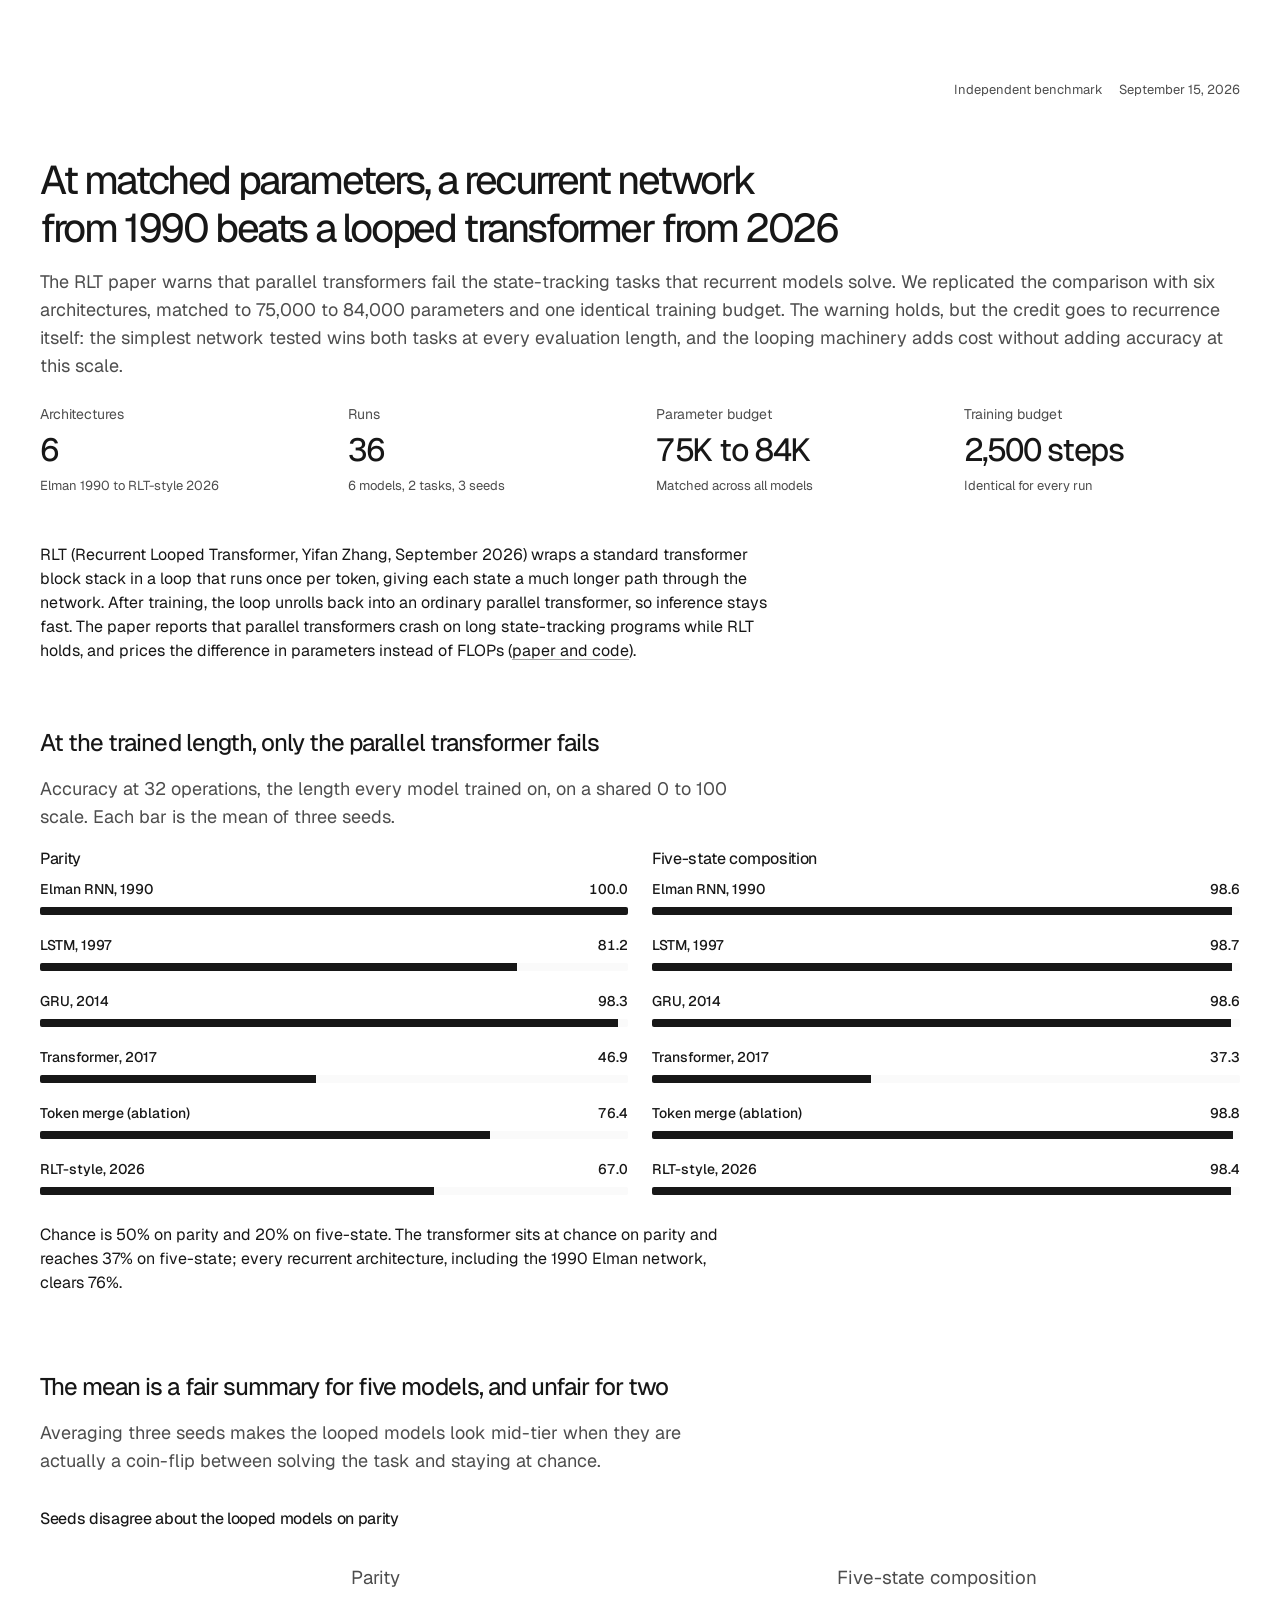
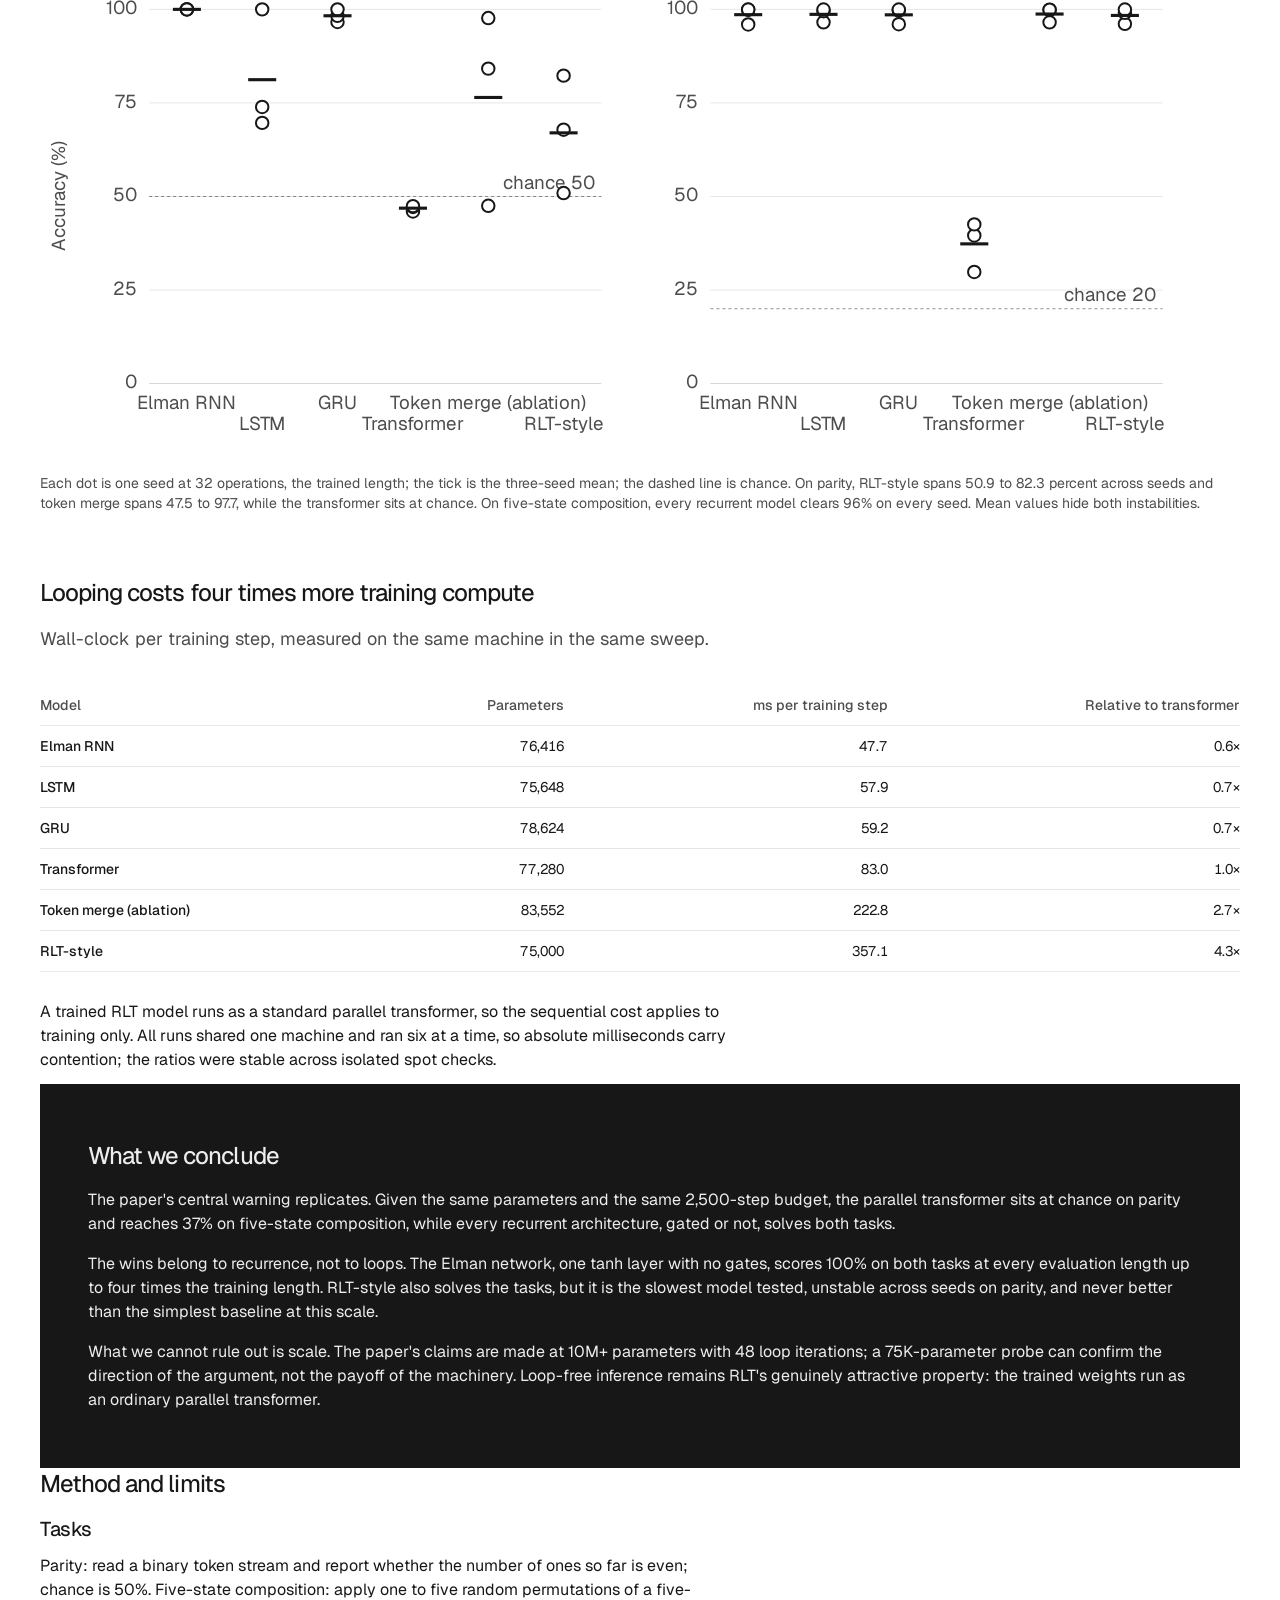
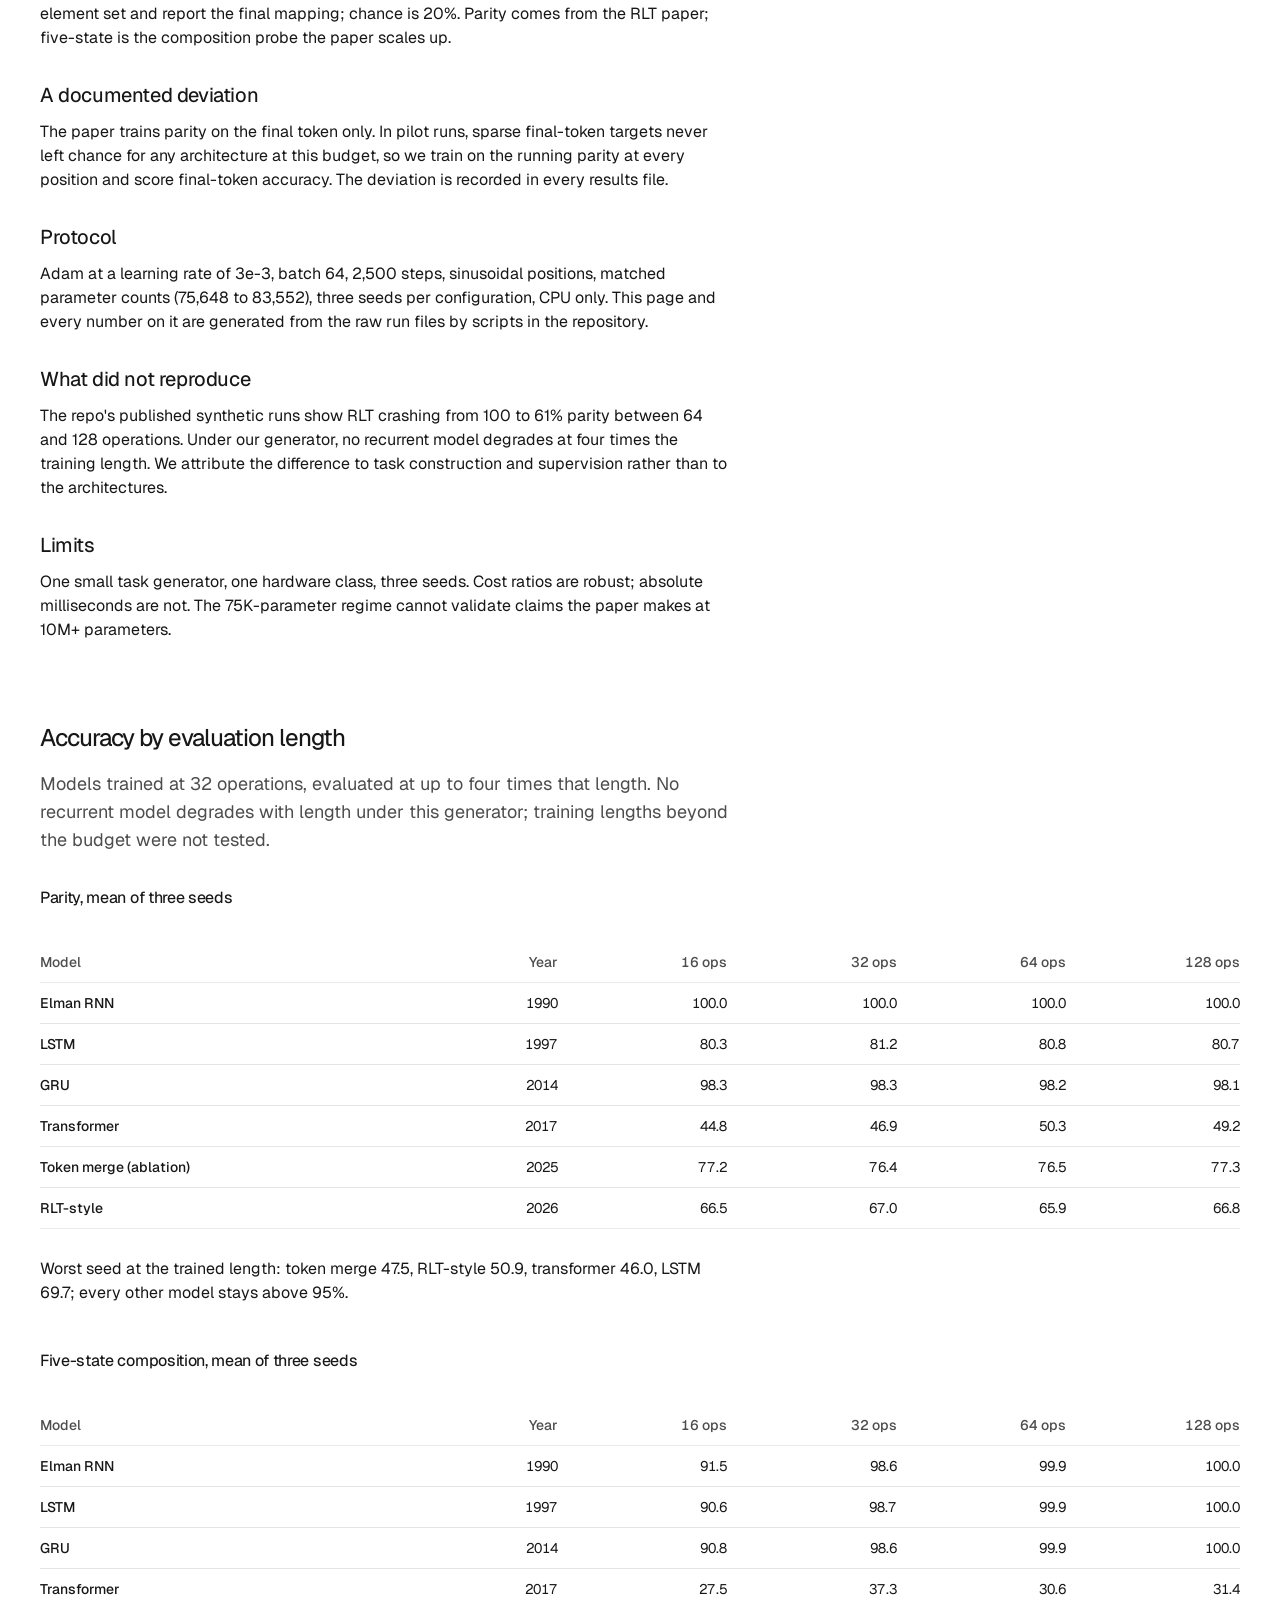
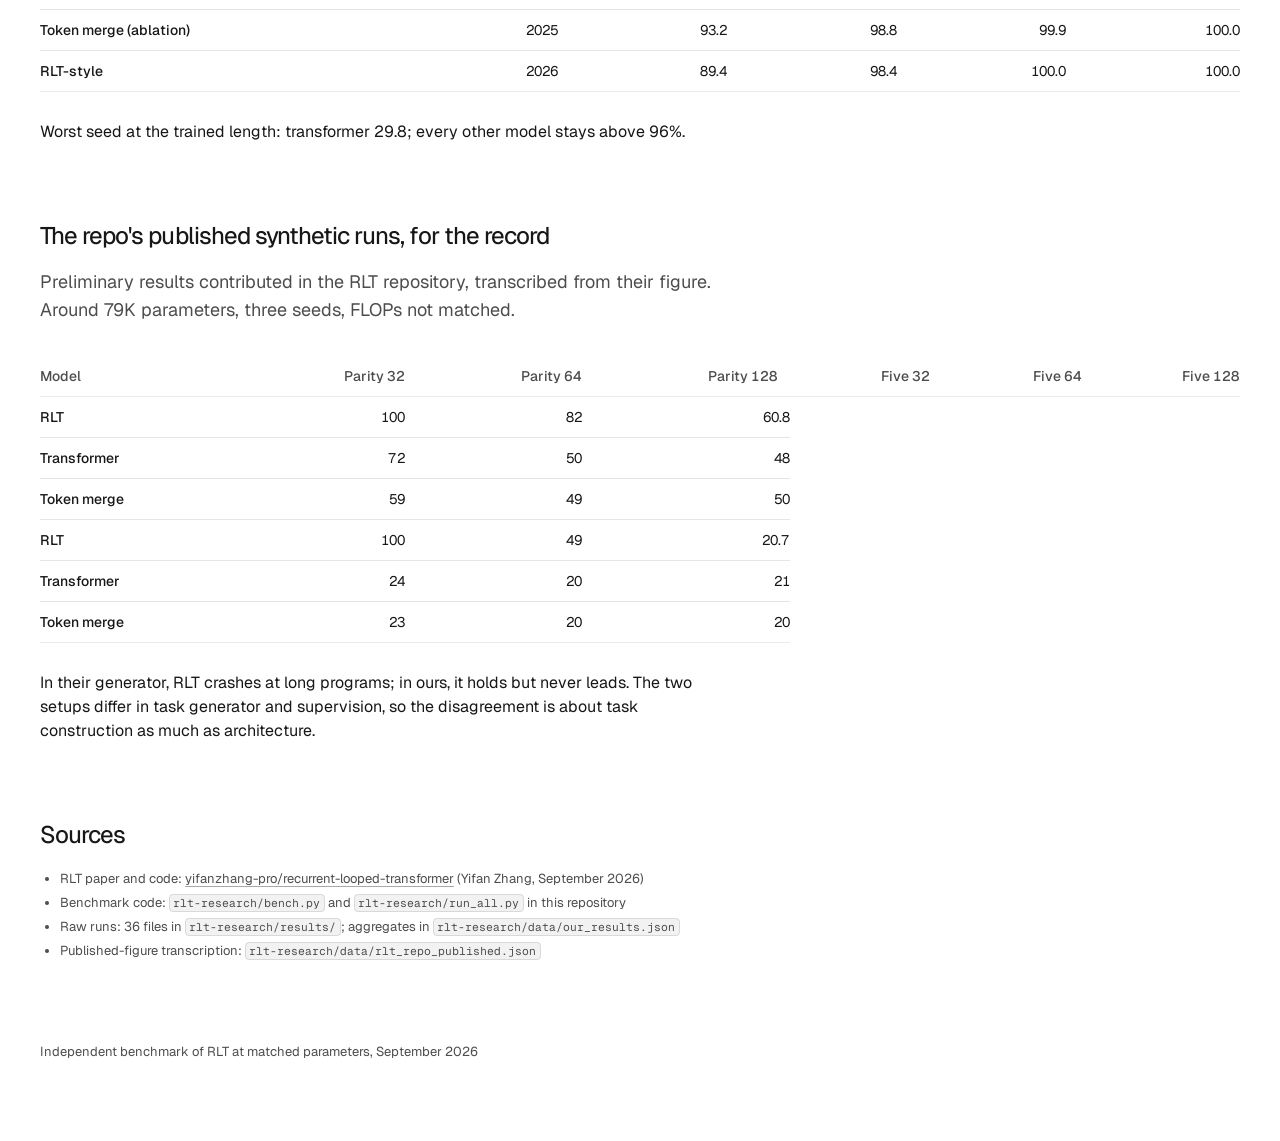
==== site/index.html @ 3869351b "RLT research: paper analysis, 36-run matched benchmark (1951-2026), charts, and report site" ====
<!doctype html>
<html lang="en">
<head>
<meta charset="utf-8">
<meta name="viewport" content="width=device-width, initial-scale=1">
<title>RLT at matched parameters: an independent benchmark</title>
<meta name="description" content="Six architectures from 1990 to 2026, matched to 75K to 84K parameters, on the RLT paper's state-tracking tasks.">
<link rel="preconnect" href="https://fonts.googleapis.com">
<link rel="preconnect" href="https://fonts.gstatic.com" crossorigin>
<link href="https://fonts.googleapis.com/css2?family=Geist:wght@400..600&family=Geist+Mono:wght@400..600&display=swap" rel="stylesheet" referrerpolicy="no-referrer">
<link href="assets/vercel-brand.css" rel="stylesheet">
<style>
  /* Page-owned CSS: page-specific geometry only, built from public vbg tokens. */
  .vbg-custom-plot svg { display: block; width: 100%; height: auto; }
  .vbg-viz-mean { stroke: var(--vbg-text-primary); stroke-width: 2; }
  .vbg-viz-chance-label { font-size: 10px; }
  .vbg-viz-axis-title { font-size: 11px; }
</style>
</head>

<body class="vbg-report">
<div class="vbg-shell">
  <a class="vbg-skip-link" href="#main">Skip to content</a>
  <header class="vbg-header">
    <div class="vbg-masthead">
      <div class="vbg-document-meta">
        <span class="vbg-context">Independent benchmark</span>
        <span class="vbg-date">September 15, 2026</span>
      </div>
    </div>
  </header>
  <main id="main">

<section class="vbg-opening">
  <div class="vbg-opening-claim">
    <h1 class="vbg-title">At matched parameters, a recurrent network from 1990 beats a looped transformer from 2026</h1>
    <p class="vbg-lede">The RLT paper warns that parallel transformers fail the state-tracking tasks that recurrent
    models solve. We replicated the comparison with six architectures, matched to 75,000 to 84,000 parameters and one
    identical training budget. The warning holds, but the credit goes to recurrence itself: the simplest network
    tested wins both tasks at every evaluation length, and the looping machinery adds cost without adding accuracy
    at this scale.</p>
  </div>
  <div class="vbg-opening-proof"><div class="vbg-stat-strip"><div class="vbg-stat"><p class="vbg-stat-label">Architectures</p><p class="vbg-stat-value">6</p><p class="vbg-stat-detail">Elman 1990 to RLT-style 2026</p></div><div class="vbg-stat"><p class="vbg-stat-label">Runs</p><p class="vbg-stat-value">36</p><p class="vbg-stat-detail">6 models, 2 tasks, 3 seeds</p></div><div class="vbg-stat"><p class="vbg-stat-label">Parameter budget</p><p class="vbg-stat-value">75K to 84K</p><p class="vbg-stat-detail">Matched across all models</p></div><div class="vbg-stat"><p class="vbg-stat-label">Training budget</p><p class="vbg-stat-value">2,500 steps</p><p class="vbg-stat-detail">Identical for every run</p></div></div></div>
  <div class="vbg-opening-context">
    <p>RLT (Recurrent Looped Transformer, Yifan Zhang, September 2026) wraps a standard transformer block stack in a
    loop that runs once per token, giving each state a much longer path through the network. After training, the
    loop unrolls back into an ordinary parallel transformer, so inference stays fast. The paper reports that
    parallel transformers crash on long state-tracking programs while RLT holds, and prices the difference in
    parameters instead of FLOPs (<a href="https://github.com/yifanzhang-pro/recurrent-looped-transformer">paper and code</a>).</p>
  </div>
</section>

<section class="vbg-section">
  <h2 class="vbg-heading-24">At the trained length, only the parallel transformer fails</h2>
  <p class="vbg-lede">Accuracy at 32 operations, the length every model trained on, on a shared 0 to 100 scale.
  Each bar is the mean of three seeds.</p>
  <div class="vbg-grid">
    <div class="vbg-span-6">
      <h3 class="vbg-heading-16">Parity</h3>
      <div class="vbg-bar-list"><div class="vbg-bar"><span class="vbg-bar-label">Elman RNN, 1990</span><span class="vbg-bar-value">100.0</span><div class="vbg-bar-track"><div class="vbg-bar-fill" style="width:100.0000%"></div></div></div><div class="vbg-bar"><span class="vbg-bar-label">LSTM, 1997</span><span class="vbg-bar-value">81.2</span><div class="vbg-bar-track"><div class="vbg-bar-fill" style="width:81.2012%"></div></div></div><div class="vbg-bar"><span class="vbg-bar-label">GRU, 2014</span><span class="vbg-bar-value">98.3</span><div class="vbg-bar-track"><div class="vbg-bar-fill" style="width:98.3073%"></div></div></div><div class="vbg-bar"><span class="vbg-bar-label">Transformer, 2017</span><span class="vbg-bar-value">46.9</span><div class="vbg-bar-track"><div class="vbg-bar-fill" style="width:46.8750%"></div></div></div><div class="vbg-bar"><span class="vbg-bar-label">Token merge (ablation)</span><span class="vbg-bar-value">76.4</span><div class="vbg-bar-track"><div class="vbg-bar-fill" style="width:76.4486%"></div></div></div><div class="vbg-bar"><span class="vbg-bar-label">RLT-style, 2026</span><span class="vbg-bar-value">67.0</span><div class="vbg-bar-track"><div class="vbg-bar-fill" style="width:67.0085%"></div></div></div></div>
    </div>
    <div class="vbg-span-6">
      <h3 class="vbg-heading-16">Five-state composition</h3>
      <div class="vbg-bar-list"><div class="vbg-bar"><span class="vbg-bar-label">Elman RNN, 1990</span><span class="vbg-bar-value">98.6</span><div class="vbg-bar-track"><div class="vbg-bar-fill" style="width:98.6003%"></div></div></div><div class="vbg-bar"><span class="vbg-bar-label">LSTM, 1997</span><span class="vbg-bar-value">98.7</span><div class="vbg-bar-track"><div class="vbg-bar-fill" style="width:98.6654%"></div></div></div><div class="vbg-bar"><span class="vbg-bar-label">GRU, 2014</span><span class="vbg-bar-value">98.6</span><div class="vbg-bar-track"><div class="vbg-bar-fill" style="width:98.5514%"></div></div></div><div class="vbg-bar"><span class="vbg-bar-label">Transformer, 2017</span><span class="vbg-bar-value">37.3</span><div class="vbg-bar-track"><div class="vbg-bar-fill" style="width:37.3210%"></div></div></div><div class="vbg-bar"><span class="vbg-bar-label">Token merge (ablation)</span><span class="vbg-bar-value">98.8</span><div class="vbg-bar-track"><div class="vbg-bar-fill" style="width:98.7630%"></div></div></div><div class="vbg-bar"><span class="vbg-bar-label">RLT-style, 2026</span><span class="vbg-bar-value">98.4</span><div class="vbg-bar-track"><div class="vbg-bar-fill" style="width:98.3887%"></div></div></div></div>
    </div>
  </div>
  <p class="vbg-note">Chance is 50% on parity and 20% on five-state. The transformer sits at chance on parity and
  reaches 37% on five-state; every recurrent architecture, including the 1990 Elman network, clears 76%.</p>
</section>

<section class="vbg-section">
  <h2 class="vbg-heading-24">The mean is a fair summary for five models, and unfair for two</h2>
  <p class="vbg-lede">Averaging three seeds makes the looped models look mid-tier when they are actually a
  coin-flip between solving the task and staying at chance.</p>
  
<figure class="vbg-chart">
  <div class="vbg-chart-header">
    <h3 class="vbg-heading-16">Seeds disagree about the looped models on parity</h3>
  </div>
  <div class="vbg-chart-viewport vbg-custom-plot" tabindex="0"><svg viewBox="0 0 760 330" role="img" aria-label="Dot plot: accuracy of six models on two tasks, three dots per model for three seeds, mean tick, chance marked with a dashed line."><line class="vbg-chart-gridline" x1="70" y1="280.0" x2="360" y2="280.0"/><text x="62" y="283.0" text-anchor="end" font-size="10" fill="var(--vbg-text-secondary)">0</text><line class="vbg-chart-gridline" x1="70" y1="220.0" x2="360" y2="220.0"/><text x="62" y="223.0" text-anchor="end" font-size="10" fill="var(--vbg-text-secondary)">25</text><line class="vbg-chart-gridline" x1="70" y1="160.0" x2="360" y2="160.0"/><text x="62" y="163.0" text-anchor="end" font-size="10" fill="var(--vbg-text-secondary)">50</text><line class="vbg-chart-gridline" x1="70" y1="100.0" x2="360" y2="100.0"/><text x="62" y="103.0" text-anchor="end" font-size="10" fill="var(--vbg-text-secondary)">75</text><line class="vbg-chart-gridline" x1="70" y1="40.0" x2="360" y2="40.0"/><text x="62" y="43.0" text-anchor="end" font-size="10" fill="var(--vbg-text-secondary)">100</text><line class="vbg-chart-axis" x1="70" y1="280" x2="360" y2="280"/><line class="vbg-chart-annotation-line" x1="70" y1="160.0" x2="360" y2="160.0"/><text class="vbg-viz-chance-label" x="356" y="155.0" text-anchor="end" fill="var(--vbg-text-secondary)">chance 50</text><text class="vbg-viz-axis-title" x="215" y="24" text-anchor="middle" fill="var(--vbg-text-primary)">Parity</text><circle class="vbg-data-point" cx="94.2" cy="40.0" r="4"/><circle class="vbg-data-point" cx="94.2" cy="40.0" r="4"/><circle class="vbg-data-point" cx="94.2" cy="40.0" r="4"/><line class="vbg-viz-mean" x1="85.2" y1="40.0" x2="103.2" y2="40.0"/><text x="94.2" y="296" text-anchor="middle" font-size="10" fill="var(--vbg-text-secondary)">Elman RNN</text><circle class="vbg-data-point" cx="142.5" cy="112.8" r="4"/><circle class="vbg-data-point" cx="142.5" cy="102.6" r="4"/><circle class="vbg-data-point" cx="142.5" cy="40.0" r="4"/><line class="vbg-viz-mean" x1="133.5" y1="85.1" x2="151.5" y2="85.1"/><text x="142.5" y="310" text-anchor="middle" font-size="10" fill="var(--vbg-text-secondary)">LSTM</text><circle class="vbg-data-point" cx="190.8" cy="48.1" r="4"/><circle class="vbg-data-point" cx="190.8" cy="44.1" r="4"/><circle class="vbg-data-point" cx="190.8" cy="40.0" r="4"/><line class="vbg-viz-mean" x1="181.8" y1="44.1" x2="199.8" y2="44.1"/><text x="190.8" y="296" text-anchor="middle" font-size="10" fill="var(--vbg-text-secondary)">GRU</text><circle class="vbg-data-point" cx="239.2" cy="169.6" r="4"/><circle class="vbg-data-point" cx="239.2" cy="166.7" r="4"/><circle class="vbg-data-point" cx="239.2" cy="166.2" r="4"/><line class="vbg-viz-mean" x1="230.2" y1="167.5" x2="248.2" y2="167.5"/><text x="239.2" y="310" text-anchor="middle" font-size="10" fill="var(--vbg-text-secondary)">Transformer</text><circle class="vbg-data-point" cx="287.5" cy="166.0" r="4"/><circle class="vbg-data-point" cx="287.5" cy="78.0" r="4"/><circle class="vbg-data-point" cx="287.5" cy="45.6" r="4"/><line class="vbg-viz-mean" x1="278.5" y1="96.5" x2="296.5" y2="96.5"/><text x="287.5" y="296" text-anchor="middle" font-size="10" fill="var(--vbg-text-secondary)">Token merge (ablation)</text><circle class="vbg-data-point" cx="335.8" cy="157.8" r="4"/><circle class="vbg-data-point" cx="335.8" cy="117.2" r="4"/><circle class="vbg-data-point" cx="335.8" cy="82.5" r="4"/><line class="vbg-viz-mean" x1="326.8" y1="119.2" x2="344.8" y2="119.2"/><text x="335.8" y="310" text-anchor="middle" font-size="10" fill="var(--vbg-text-secondary)">RLT-style</text><line class="vbg-chart-gridline" x1="430" y1="280.0" x2="720" y2="280.0"/><text x="422" y="283.0" text-anchor="end" font-size="10" fill="var(--vbg-text-secondary)">0</text><line class="vbg-chart-gridline" x1="430" y1="220.0" x2="720" y2="220.0"/><text x="422" y="223.0" text-anchor="end" font-size="10" fill="var(--vbg-text-secondary)">25</text><line class="vbg-chart-gridline" x1="430" y1="160.0" x2="720" y2="160.0"/><text x="422" y="163.0" text-anchor="end" font-size="10" fill="var(--vbg-text-secondary)">50</text><line class="vbg-chart-gridline" x1="430" y1="100.0" x2="720" y2="100.0"/><text x="422" y="103.0" text-anchor="end" font-size="10" fill="var(--vbg-text-secondary)">75</text><line class="vbg-chart-gridline" x1="430" y1="40.0" x2="720" y2="40.0"/><text x="422" y="43.0" text-anchor="end" font-size="10" fill="var(--vbg-text-secondary)">100</text><line class="vbg-chart-axis" x1="430" y1="280" x2="720" y2="280"/><line class="vbg-chart-annotation-line" x1="430" y1="232.0" x2="720" y2="232.0"/><text class="vbg-viz-chance-label" x="716" y="227.0" text-anchor="end" fill="var(--vbg-text-secondary)">chance 20</text><text class="vbg-viz-axis-title" x="575" y="24" text-anchor="middle" fill="var(--vbg-text-primary)">Five-state composition</text><circle class="vbg-data-point" cx="454.2" cy="49.7" r="4"/><circle class="vbg-data-point" cx="454.2" cy="40.2" r="4"/><circle class="vbg-data-point" cx="454.2" cy="40.1" r="4"/><line class="vbg-viz-mean" x1="445.2" y1="43.4" x2="463.2" y2="43.4"/><text x="454.2" y="296" text-anchor="middle" font-size="10" fill="var(--vbg-text-secondary)">Elman RNN</text><circle class="vbg-data-point" cx="502.5" cy="48.3" r="4"/><circle class="vbg-data-point" cx="502.5" cy="41.2" r="4"/><circle class="vbg-data-point" cx="502.5" cy="40.1" r="4"/><line class="vbg-viz-mean" x1="493.5" y1="43.2" x2="511.5" y2="43.2"/><text x="502.5" y="310" text-anchor="middle" font-size="10" fill="var(--vbg-text-secondary)">LSTM</text><circle class="vbg-data-point" cx="550.8" cy="49.5" r="4"/><circle class="vbg-data-point" cx="550.8" cy="40.8" r="4"/><circle class="vbg-data-point" cx="550.8" cy="40.1" r="4"/><line class="vbg-viz-mean" x1="541.8" y1="43.5" x2="559.8" y2="43.5"/><text x="550.8" y="296" text-anchor="middle" font-size="10" fill="var(--vbg-text-secondary)">GRU</text><circle class="vbg-data-point" cx="599.2" cy="208.4" r="4"/><circle class="vbg-data-point" cx="599.2" cy="185.0" r="4"/><circle class="vbg-data-point" cx="599.2" cy="177.9" r="4"/><line class="vbg-viz-mean" x1="590.2" y1="190.4" x2="608.2" y2="190.4"/><text x="599.2" y="310" text-anchor="middle" font-size="10" fill="var(--vbg-text-secondary)">Transformer</text><circle class="vbg-data-point" cx="647.5" cy="48.3" r="4"/><circle class="vbg-data-point" cx="647.5" cy="40.4" r="4"/><circle class="vbg-data-point" cx="647.5" cy="40.2" r="4"/><line class="vbg-viz-mean" x1="638.5" y1="43.0" x2="656.5" y2="43.0"/><text x="647.5" y="296" text-anchor="middle" font-size="10" fill="var(--vbg-text-secondary)">Token merge (ablation)</text><circle class="vbg-data-point" cx="695.8" cy="49.3" r="4"/><circle class="vbg-data-point" cx="695.8" cy="42.2" r="4"/><circle class="vbg-data-point" cx="695.8" cy="40.1" r="4"/><line class="vbg-viz-mean" x1="686.8" y1="43.9" x2="704.8" y2="43.9"/><text x="695.8" y="310" text-anchor="middle" font-size="10" fill="var(--vbg-text-secondary)">RLT-style</text><text class="vbg-viz-axis-title" x="16" y="160" text-anchor="middle" fill="var(--vbg-text-secondary)" transform="rotate(-90 16 160)">Accuracy (%)</text></svg></div>
  <figcaption class="vbg-caption">Each dot is one seed at 32 operations, the trained length; the tick is the
  three-seed mean; the dashed line is chance. On parity, RLT-style spans 50.9 to 82.3 percent
  across seeds and token merge spans 47.5 to 97.7, while the transformer sits at chance. On
  five-state composition, every recurrent model clears 96% on every seed. Mean values hide both instabilities.</figcaption>
</figure>

</section>

<section class="vbg-section">
  <h2 class="vbg-heading-24">Looping costs four times more training compute</h2>
  <p class="vbg-lede">Wall-clock per training step, measured on the same machine in the same sweep.</p>
  <div class="vbg-table-wrap">
    <table>
      <caption class="vbg-visually-hidden">Parameters and training wall-clock per step for each model.</caption>
      <thead>
        <tr>
          <th scope="col">Model</th>
          <th scope="col" class="vbg-numeric">Parameters</th>
          <th scope="col" class="vbg-numeric">ms per training step</th>
          <th scope="col" class="vbg-numeric">Relative to transformer</th>
        </tr>
      </thead>
      <tbody><tr><th scope="row">Elman RNN</th><td class="vbg-numeric">76,416</td><td class="vbg-numeric">47.7</td><td class="vbg-numeric">0.6&times;</td></tr><tr><th scope="row">LSTM</th><td class="vbg-numeric">75,648</td><td class="vbg-numeric">57.9</td><td class="vbg-numeric">0.7&times;</td></tr><tr><th scope="row">GRU</th><td class="vbg-numeric">78,624</td><td class="vbg-numeric">59.2</td><td class="vbg-numeric">0.7&times;</td></tr><tr><th scope="row">Transformer</th><td class="vbg-numeric">77,280</td><td class="vbg-numeric">83.0</td><td class="vbg-numeric">1.0&times;</td></tr><tr><th scope="row">Token merge (ablation)</th><td class="vbg-numeric">83,552</td><td class="vbg-numeric">222.8</td><td class="vbg-numeric">2.7&times;</td></tr><tr><th scope="row">RLT-style</th><td class="vbg-numeric">75,000</td><td class="vbg-numeric">357.1</td><td class="vbg-numeric">4.3&times;</td></tr></tbody>
    </table>
  </div>
  <p class="vbg-note">A trained RLT model runs as a standard parallel transformer, so the sequential cost applies
  to training only. All runs shared one machine and ran six at a time, so absolute milliseconds carry contention;
  the ratios were stable across isolated spot checks.</p>
</section>

<section class="vbg-band" data-tone="contrast">
  <h2 class="vbg-heading-24">What we conclude</h2>
  <p>The paper's central warning replicates. Given the same parameters and the same 2,500-step budget, the parallel
  transformer sits at chance on parity and reaches 37% on five-state composition, while every recurrent
  architecture, gated or not, solves both tasks.</p>
  <p>The wins belong to recurrence, not to loops. The Elman network, one tanh layer with no gates, scores 100% on
  both tasks at every evaluation length up to four times the training length. RLT-style also solves the tasks, but
  it is the slowest model tested, unstable across seeds on parity, and never better than the simplest baseline at
  this scale.</p>
  <p>What we cannot rule out is scale. The paper's claims are made at 10M+ parameters with 48 loop iterations; a
  75K-parameter probe can confirm the direction of the argument, not the payoff of the machinery. Loop-free
  inference remains RLT's genuinely attractive property: the trained weights run as an ordinary parallel
  transformer.</p>
</section>

<section class="vbg-section">
  <h2 class="vbg-heading-24">Method and limits</h2>
  <div class="vbg-reading">
    <h3 class="vbg-heading-20">Tasks</h3>
    <p>Parity: read a binary token stream and report whether the number of ones so far is even; chance is 50%.
    Five-state composition: apply one to five random permutations of a five-element set and report the final
    mapping; chance is 20%. Parity comes from the RLT paper; five-state is the composition probe the paper scales
    up.</p>
    <h3 class="vbg-heading-20">A documented deviation</h3>
    <p>The paper trains parity on the final token only. In pilot runs, sparse final-token targets never left chance
    for any architecture at this budget, so we train on the running parity at every position and score final-token
    accuracy. The deviation is recorded in every results file.</p>
    <h3 class="vbg-heading-20">Protocol</h3>
    <p>Adam at a learning rate of 3e-3, batch 64, 2,500 steps, sinusoidal positions, matched parameter counts
    (75,648 to 83,552), three seeds per configuration, CPU only. This page and every number on it are generated
    from the raw run files by scripts in the repository.</p>
    <h3 class="vbg-heading-20">What did not reproduce</h3>
    <p>The repo's published synthetic runs show RLT crashing from 100 to 61% parity between 64 and 128 operations.
    Under our generator, no recurrent model degrades at four times the training length. We attribute the difference
    to task construction and supervision rather than to the architectures.</p>
    <h3 class="vbg-heading-20">Limits</h3>
    <p>One small task generator, one hardware class, three seeds. Cost ratios are robust; absolute milliseconds are
    not. The 75K-parameter regime cannot validate claims the paper makes at 10M+ parameters.</p>
  </div>
</section>

<section class="vbg-section">
  <h2 class="vbg-heading-24">Accuracy by evaluation length</h2>
  <p class="vbg-lede">Models trained at 32 operations, evaluated at up to four times that length. No recurrent
  model degrades with length under this generator; training lengths beyond the budget were not tested.</p>
  
  <h3 class="vbg-heading-16">Parity, mean of three seeds</h3>
  <div class="vbg-table-wrap">
    <table>
      <caption class="vbg-visually-hidden">Accuracy by evaluation length, parity.</caption>
      <thead>
        <tr>
          <th scope="col">Model</th>
          <th scope="col" class="vbg-numeric">Year</th>
          <th scope="col" class="vbg-numeric">16 ops</th>
          <th scope="col" class="vbg-numeric">32 ops</th>
          <th scope="col" class="vbg-numeric">64 ops</th>
          <th scope="col" class="vbg-numeric">128 ops</th>
        </tr>
      </thead>
      <tbody><tr><th scope="row">Elman RNN</th><td class="vbg-numeric">1990</td><td class="vbg-numeric">100.0</td><td class="vbg-numeric">100.0</td><td class="vbg-numeric">100.0</td><td class="vbg-numeric">100.0</td></tr><tr><th scope="row">LSTM</th><td class="vbg-numeric">1997</td><td class="vbg-numeric">80.3</td><td class="vbg-numeric">81.2</td><td class="vbg-numeric">80.8</td><td class="vbg-numeric">80.7</td></tr><tr><th scope="row">GRU</th><td class="vbg-numeric">2014</td><td class="vbg-numeric">98.3</td><td class="vbg-numeric">98.3</td><td class="vbg-numeric">98.2</td><td class="vbg-numeric">98.1</td></tr><tr><th scope="row">Transformer</th><td class="vbg-numeric">2017</td><td class="vbg-numeric">44.8</td><td class="vbg-numeric">46.9</td><td class="vbg-numeric">50.3</td><td class="vbg-numeric">49.2</td></tr><tr><th scope="row">Token merge (ablation)</th><td class="vbg-numeric">2025</td><td class="vbg-numeric">77.2</td><td class="vbg-numeric">76.4</td><td class="vbg-numeric">76.5</td><td class="vbg-numeric">77.3</td></tr><tr><th scope="row">RLT-style</th><td class="vbg-numeric">2026</td><td class="vbg-numeric">66.5</td><td class="vbg-numeric">67.0</td><td class="vbg-numeric">65.9</td><td class="vbg-numeric">66.8</td></tr></tbody>
    </table>
  </div>
  <p class="vbg-note">Worst seed at the trained length: token merge 47.5, RLT-style 50.9, transformer 46.0, LSTM 69.7; every other model stays above 95%.</p>

  
  <h3 class="vbg-heading-16">Five-state composition, mean of three seeds</h3>
  <div class="vbg-table-wrap">
    <table>
      <caption class="vbg-visually-hidden">Accuracy by evaluation length, five-state composition.</caption>
      <thead>
        <tr>
          <th scope="col">Model</th>
          <th scope="col" class="vbg-numeric">Year</th>
          <th scope="col" class="vbg-numeric">16 ops</th>
          <th scope="col" class="vbg-numeric">32 ops</th>
          <th scope="col" class="vbg-numeric">64 ops</th>
          <th scope="col" class="vbg-numeric">128 ops</th>
        </tr>
      </thead>
      <tbody><tr><th scope="row">Elman RNN</th><td class="vbg-numeric">1990</td><td class="vbg-numeric">91.5</td><td class="vbg-numeric">98.6</td><td class="vbg-numeric">99.9</td><td class="vbg-numeric">100.0</td></tr><tr><th scope="row">LSTM</th><td class="vbg-numeric">1997</td><td class="vbg-numeric">90.6</td><td class="vbg-numeric">98.7</td><td class="vbg-numeric">99.9</td><td class="vbg-numeric">100.0</td></tr><tr><th scope="row">GRU</th><td class="vbg-numeric">2014</td><td class="vbg-numeric">90.8</td><td class="vbg-numeric">98.6</td><td class="vbg-numeric">99.9</td><td class="vbg-numeric">100.0</td></tr><tr><th scope="row">Transformer</th><td class="vbg-numeric">2017</td><td class="vbg-numeric">27.5</td><td class="vbg-numeric">37.3</td><td class="vbg-numeric">30.6</td><td class="vbg-numeric">31.4</td></tr><tr><th scope="row">Token merge (ablation)</th><td class="vbg-numeric">2025</td><td class="vbg-numeric">93.2</td><td class="vbg-numeric">98.8</td><td class="vbg-numeric">99.9</td><td class="vbg-numeric">100.0</td></tr><tr><th scope="row">RLT-style</th><td class="vbg-numeric">2026</td><td class="vbg-numeric">89.4</td><td class="vbg-numeric">98.4</td><td class="vbg-numeric">100.0</td><td class="vbg-numeric">100.0</td></tr></tbody>
    </table>
  </div>
  <p class="vbg-note">Worst seed at the trained length: transformer 29.8; every other model stays above 96%.</p>

</section>

<section class="vbg-section">
  <h2 class="vbg-heading-24">The repo's published synthetic runs, for the record</h2>
  <p class="vbg-lede">Preliminary results contributed in the RLT repository, transcribed from their figure.
  Around 79K parameters, three seeds, FLOPs not matched.</p>
  <div class="vbg-table-wrap">
    <table>
      <caption class="vbg-visually-hidden">Published synthetic accuracy from the RLT repository.</caption>
      <thead>
        <tr>
          <th scope="col">Model</th>
          <th scope="col" class="vbg-numeric">Parity 32</th>
          <th scope="col" class="vbg-numeric">Parity 64</th>
          <th scope="col" class="vbg-numeric">Parity 128</th>
          <th scope="col" class="vbg-numeric">Five 32</th>
          <th scope="col" class="vbg-numeric">Five 64</th>
          <th scope="col" class="vbg-numeric">Five 128</th>
        </tr>
      </thead>
      <tbody><tr><th scope="row">RLT</th><td class="vbg-numeric">100</td><td class="vbg-numeric">82</td><td class="vbg-numeric">60.8</td></tr><tr><th scope="row">Transformer</th><td class="vbg-numeric">72</td><td class="vbg-numeric">50</td><td class="vbg-numeric">48</td></tr><tr><th scope="row">Token merge</th><td class="vbg-numeric">59</td><td class="vbg-numeric">49</td><td class="vbg-numeric">50</td></tr><tr><th scope="row">RLT</th><td class="vbg-numeric">100</td><td class="vbg-numeric">49</td><td class="vbg-numeric">20.7</td></tr><tr><th scope="row">Transformer</th><td class="vbg-numeric">24</td><td class="vbg-numeric">20</td><td class="vbg-numeric">21</td></tr><tr><th scope="row">Token merge</th><td class="vbg-numeric">23</td><td class="vbg-numeric">20</td><td class="vbg-numeric">20</td></tr></tbody>
    </table>
  </div>
  <p class="vbg-note">In their generator, RLT crashes at long programs; in ours, it holds but never leads. The two
  setups differ in task generator and supervision, so the disagreement is about task construction as much as
  architecture.</p>
</section>

<section class="vbg-section">
  <h2 class="vbg-heading-24">Sources</h2>
  <div class="vbg-sources">
    <ul>
      <li>RLT paper and code: <a href="https://github.com/yifanzhang-pro/recurrent-looped-transformer">yifanzhang-pro/recurrent-looped-transformer</a> (Yifan Zhang, September 2026)</li>
      <li>Benchmark code: <code>rlt-research/bench.py</code> and <code>rlt-research/run_all.py</code> in this repository</li>
      <li>Raw runs: 36 files in <code>rlt-research/results/</code>; aggregates in <code>rlt-research/data/our_results.json</code></li>
      <li>Published-figure transcription: <code>rlt-research/data/rlt_repo_published.json</code></li>
    </ul>
  </div>
</section>

  </main>
  <footer class="vbg-footer">
    <span>Independent benchmark of RLT at matched parameters, September 2026</span>
  </footer>
</div>
</body>
</html>
---- site/assets/vercel-brand.css ----
/* vbg-bundle:start */
/*
 * Composable Vercel report primitives derived from Geist color, type, and
 * spacing semantics. All selectors and custom properties are namespaced.
 * GeistCN source snapshot: 4f5d9c0da9ad400918e15083c83626572f19fd9b
 * GeistCN src/styles/tailwind.css SHA-256:
 * 118f810739af4ba8508a3a5a155f684b09dae795d08a9c12d78958a91d2ad749
 * GeistCN src/styles/components/design-system.css SHA-256:
 * a78c1328cc1ad27bc3832f2568f7cef35cfa61271ae636d0e6889ee2c0eeecb8
 *
 * Public reports load Geist from the HTML head. The Vercel identity primitives
 * below use the stable public wordmark and logo URLs as masks so currentColor
 * follows the report theme. The font stacks retain system fallbacks.
 */

:where(.vbg-report) {
  color-scheme: light;
  --vbg-font-sans: var(--font-geist-sans, var(--font-sans, "Geist", -apple-system, BlinkMacSystemFont, "Segoe UI", sans-serif));
  --vbg-font-mono: var(--font-geist-mono, var(--font-mono, "Geist Mono", "SFMono-Regular", Consolas, monospace));
  --vbg-background-100: light-dark(oklch(1 0 0), oklch(0 0 0));
  --vbg-background-200: light-dark(oklch(0.984 0 0), oklch(0.027 0 0));
  --vbg-gray-100: light-dark(oklch(0.961 0 0), oklch(0.218 0 0));
  --vbg-gray-200: light-dark(oklch(0.94 0 0), oklch(0.239 0 0));
  --vbg-gray-300: light-dark(oklch(0.925 0 0), oklch(0.281 0 0));
  --vbg-gray-400: light-dark(oklch(0.937 0 0), oklch(0.301 0 0));
  --vbg-gray-500: light-dark(oklch(0.836 0 0), oklch(0.39 0 0));
  --vbg-gray-600: light-dark(oklch(0.732 0 0), oklch(0.623 0 0));
  --vbg-gray-700: light-dark(oklch(0.65 0 0), oklch(0.65 0 0));
  --vbg-gray-800: light-dark(oklch(0.59 0 0), oklch(0.59 0 0));
  --vbg-gray-900: light-dark(oklch(0.42 0 0), oklch(0.706 0 0));
  --vbg-gray-1000: light-dark(oklch(0.205 0 0), oklch(0.946 0 0));
  --vbg-gray-alpha-100: light-dark(oklch(0 0 0 / 0.05), oklch(1 0 0 / 0.07));
  --vbg-gray-alpha-200: light-dark(oklch(0 0 0 / 0.081), oklch(1 0 0 / 0.09));
  --vbg-gray-alpha-300: light-dark(oklch(0 0 0 / 0.1), oklch(1 0 0 / 0.13));
  --vbg-gray-alpha-400: light-dark(oklch(0 0 0 / 0.08), oklch(1 0 0 / 0.14));
  --vbg-gray-alpha-500: light-dark(oklch(0 0 0 / 0.21), oklch(1 0 0 / 0.24));
  --vbg-gray-alpha-600: light-dark(oklch(0 0 0 / 0.24), oklch(1 0 0 / 0.51));
  --vbg-gray-alpha-700: light-dark(oklch(0 0 0 / 0.44), oklch(1 0 0 / 0.54));
  --vbg-gray-alpha-800: light-dark(oklch(0 0 0 / 0.51), oklch(1 0 0 / 0.47));
  --vbg-gray-alpha-900: light-dark(oklch(0 0 0 / 0.7), oklch(1 0 0 / 0.61));
  --vbg-gray-alpha-1000: light-dark(oklch(0 0 0 / 0.91), oklch(1 0 0 / 0.92));
  --vbg-blue-100: light-dark(oklch(97.32% 0.0141 251.56), oklch(22.17% 0.069 259.89));
  --vbg-blue-400: light-dark(oklch(91.58% 0.0473 245.116), oklch(34.1% 0.121 254.74));
  --vbg-blue-700: light-dark(oklch(57.61% 0.2508 258.23), oklch(57.61% 0.2321 258.23));
  --vbg-blue-900: light-dark(oklch(53.18% 0.2399 256.99), oklch(71.7% 0.1648 250.794));
  --vbg-blue-1000: light-dark(oklch(26.67% 0.1099 254.34), oklch(96.75% 0.0179 242.423));
  --vbg-green-100: light-dark(oklch(97.59% 0.0289 145.42), oklch(23.09% 0.0716 149.68));
  --vbg-green-400: light-dark(oklch(91.49% 0.0976 146.24), oklch(34.39% 0.1039 147.78));
  --vbg-green-700: light-dark(oklch(64.58% 0.1746 147.27), oklch(64.58% 0.199 147.27));
  --vbg-green-900: light-dark(oklch(51.75% 0.1453 147.65), oklch(73.1% 0.2158 148.29));
  --vbg-green-1000: light-dark(oklch(29.15% 0.1197 147.38), oklch(96.76% 0.056 154.18));
  --vbg-amber-100: light-dark(oklch(97.48% 0.0331 85.79), oklch(22.46% 0.0538 76.04));
  --vbg-amber-400: light-dark(oklch(91.02% 0.1322 88.25), oklch(35.53% 0.0903 66.297));
  --vbg-amber-700: light-dark(oklch(81.87% 0.1969 76.46), oklch(81.87% 0.1969 76.46));
  --vbg-amber-900: light-dark(oklch(52.79% 0.1496 54.65), oklch(77.21% 0.1991 64.28));
  --vbg-amber-1000: light-dark(oklch(30.83% 0.099 45.48), oklch(96.7% 0.0418 84.59));
  --vbg-red-100: light-dark(oklch(96.5% 0.0223 13.09), oklch(22.1% 0.0657 15.11));
  --vbg-red-400: light-dark(oklch(91.51% 0.0471 19.8), oklch(35.27% 0.1273 21.23));
  --vbg-red-700: light-dark(oklch(62.56% 0.2524 23.03), oklch(62.56% 0.2234 23.03));
  --vbg-red-900: light-dark(oklch(54.99% 0.232 25.29), oklch(69.96% 0.2136 22.03));
  --vbg-red-1000: light-dark(oklch(24.8% 0.1041 18.86), oklch(95.6% 0.0293 6.61));
  /* Category series are monochrome by default. Reserve chromatic tokens for meaning. */
  --vbg-chart-1: var(--vbg-gray-1000);
  --vbg-chart-2: var(--vbg-gray-900);
  --vbg-chart-3: var(--vbg-gray-800);
  --vbg-chart-4: var(--vbg-gray-1000);
  --vbg-chart-5: var(--vbg-gray-900);
  --vbg-chart-6: var(--vbg-gray-800);
  --vbg-surface-primary: var(--vbg-background-100);
  --vbg-surface-secondary: var(--vbg-background-200);
  /* Contrast fields stay dark in both themes instead of inverting with text tokens. */
  --vbg-surface-contrast: oklch(0.205 0 0);
  --vbg-text-primary: var(--vbg-gray-1000);
  --vbg-text-secondary: var(--vbg-gray-900);
  --vbg-text-on-contrast: oklch(0.946 0 0);
  --vbg-text-on-contrast-secondary: oklch(0.72 0 0);
  --vbg-border-subtle: var(--vbg-gray-alpha-300);
  --vbg-border-default: var(--vbg-gray-alpha-400);
  --vbg-border-strong: var(--vbg-gray-alpha-700);
  --vbg-border-on-contrast: oklch(1 0 0 / 0.24);
  --vbg-color-info: var(--vbg-blue-700);
  --vbg-color-success: var(--vbg-green-900);
  --vbg-color-warning: var(--vbg-amber-900);
  --vbg-color-error: var(--vbg-red-700);
  --vbg-focus: light-dark(var(--vbg-blue-700), var(--vbg-blue-900));
  --vbg-space-1: 4px;
  --vbg-space-2: 8px;
  --vbg-space-3: 12px;
  --vbg-space-4: 16px;
  --vbg-space-5: 20px;
  --vbg-space-6: 24px;
  --vbg-space-8: 32px;
  --vbg-space-10: 40px;
  --vbg-space-12: 48px;
  --vbg-space-16: 64px;
  --vbg-radius-small: 6px;
  --vbg-radius: 8px;
  --vbg-type-display: 3rem;
  --vbg-type-page-title: 2.5rem;
  --vbg-type-title: 2rem;
  --vbg-type-section: 1.5rem;
  --vbg-type-subsection: 1.25rem;
  --vbg-type-lede: 1.125rem;
  --vbg-type-body: 1rem;
  --vbg-type-compact: 0.875rem;
  --vbg-type-label: 0.8125rem;
  --vbg-type-metadata: 0.8125rem;
  --vbg-weight-regular: 400;
  --vbg-weight-heading: 450;
  --vbg-weight-medium: 500;
  --vbg-weight-semibold: 600;
  --vbg-leading-body: 24px;
  --vbg-leading-compact: 20px;
  --vbg-leading-caption: 18px;
  --vbg-leading-display: 56px;
  --vbg-leading-page-title: 48px;
  --vbg-leading-title: 40px;
  --vbg-leading-section: 32px;
  --vbg-leading-subsection: 26px;
  --vbg-leading-lede: 28px;
  --vbg-flow-tight: var(--vbg-space-2);
  --vbg-flow-copy: var(--vbg-space-4);
  --vbg-flow-group: var(--vbg-space-8);
  --vbg-flow-section: var(--vbg-space-16);
  --vbg-reading-width: 68ch;
  --vbg-display-measure: 20ch;
  --vbg-title-measure: 24ch;
  --vbg-compact-title-measure: 30ch;
  --vbg-content-width: 1200px;
  --vbg-chart-min-width: 640px;
  --vbg-control-height: 36px;
  --vbg-control-height-touch: 44px;
  box-sizing: border-box;
  margin: 0;
  min-height: 100%;
  min-height: 100dvh;
  background: var(--vbg-background-100);
  color: var(--vbg-gray-1000);
  font-family: var(--vbg-font-sans);
  font-size: 16px;
  font-weight: var(--vbg-weight-regular);
  line-height: var(--vbg-leading-body);
  font-kerning: normal;
  font-optical-sizing: auto;
  font-feature-settings: "rlig" 1, "calt" 0, "ss11" 1;
  font-synthesis: none;
  text-rendering: optimizeLegibility;
  -webkit-font-smoothing: antialiased;
}

@supports selector(body:has(> .vbg-report)) {
  body:has(> .vbg-report) {
    margin: 0;
  }
}

:where(.vbg-report *, .vbg-report *::before, .vbg-report *::after) {
  box-sizing: inherit;
}

/* Published display primitives must never override the HTML hidden state. */
.vbg-report[hidden],
:where(.vbg-report) [hidden] {
  display: none !important;
}

@media (prefers-color-scheme: dark) {
  :where(
    .vbg-report[data-theme="auto"]:not(.light-theme):not(.dark-theme),
    .vbg-report:not([data-theme]):not(.light-theme):not(.dark-theme)
  ) {
    color-scheme: dark;
  }
}

/* Host theme classes override OS preference without requiring a theme package. */
:where(.light .vbg-report, .vbg-report.light) {
  color-scheme: light;
}

:where(.dark .vbg-report, .vbg-report.dark) {
  color-scheme: dark;
}

/* Explicit VBG themes override both host and OS themes. If both classes are present, dark wins. */
:where(
  .vbg-report.light-theme,
  .vbg-report[data-theme="light"]:not(.light-theme):not(.dark-theme)
) {
  color-scheme: light;
}

:where(
  .vbg-report.dark-theme,
  .vbg-report[data-theme="dark"]:not(.light-theme):not(.dark-theme)
) {
  color-scheme: dark;
}

:where(.vbg-report) :where(h1, h2, h3, h4, p, ul, ol, dl, figure, blockquote, pre) {
  margin-block-start: 0;
}

:where(.vbg-report) :where(h1, h2, h3, h4) {
  color: var(--vbg-gray-1000);
  font-weight: var(--vbg-weight-heading);
  text-wrap: balance;
}

:where(.vbg-report) .vbg-display,
:where(.vbg-report) .vbg-title,
:where(.vbg-report) .vbg-heading-24,
:where(.vbg-report) .vbg-heading-20,
:where(.vbg-report) .vbg-heading-16 {
  color: var(--vbg-gray-1000);
  font-weight: var(--vbg-weight-heading);
  text-wrap: balance;
}

:where(.vbg-report) :where(h1, h2, h3, h4, .vbg-display, .vbg-title, .vbg-heading-24, .vbg-heading-20, .vbg-heading-16) strong {
  color: inherit;
  font-weight: inherit;
}

:where(.vbg-report) :where(p, li, dd, blockquote, figcaption, .vbg-summary, .vbg-lede) strong {
  color: var(--vbg-gray-1000);
  font-weight: var(--vbg-weight-medium);
}

:where(.vbg-report) :where([id]) {
  scroll-margin-top: var(--vbg-space-8);
}

:where(.vbg-report) h1 {
  max-width: var(--vbg-title-measure);
  margin-block-end: var(--vbg-space-4);
  font-size: var(--vbg-type-page-title);
  line-height: var(--vbg-leading-page-title);
  letter-spacing: -0.06em;
}

:where(.vbg-report) .vbg-title {
  max-width: var(--vbg-title-measure);
  margin-block-end: var(--vbg-space-4);
  font-size: var(--vbg-type-page-title);
  line-height: var(--vbg-leading-page-title);
  letter-spacing: -0.06em;
}

:where(.vbg-report) .vbg-display {
  max-width: var(--vbg-display-measure);
  font-size: var(--vbg-type-display);
  line-height: var(--vbg-leading-display);
  letter-spacing: -0.06em;
}

:where(.vbg-report) h2,
:where(.vbg-report) .vbg-heading-24 {
  margin-block-end: var(--vbg-space-4);
  font-size: var(--vbg-type-section);
  line-height: var(--vbg-leading-section);
  letter-spacing: -0.04em;
}

:where(.vbg-report) h3,
:where(.vbg-report) .vbg-heading-20 {
  margin-block-end: var(--vbg-space-3);
  font-size: var(--vbg-type-subsection);
  line-height: var(--vbg-leading-subsection);
  letter-spacing: -0.02em;
}

:where(.vbg-report) h4,
:where(.vbg-report) .vbg-heading-16 {
  margin-block-end: var(--vbg-space-2);
  font-size: 1rem;
  line-height: 1.5rem;
  letter-spacing: -0.02em;
}

:where(.vbg-report) p {
  margin-block-end: var(--vbg-space-4);
  line-height: var(--vbg-leading-body);
  text-wrap: pretty;
}

:where(.vbg-report) :where(ul, ol) {
  margin-block-end: var(--vbg-space-4);
  padding-inline-start: 1.25rem;
}

:where(.vbg-report) li {
  line-height: var(--vbg-leading-body);
}

:where(.vbg-report) :where(.vbg-reading, .vbg-flow, .vbg-list) li + li {
  margin-block-start: var(--vbg-flow-tight);
}

:where(.vbg-report) :where(.vbg-reading, .vbg-flow, .vbg-list) li > :where(p, ul, ol) {
  margin-block-end: 0;
}

:where(.vbg-report) :where(.vbg-reading, .vbg-flow, .vbg-list) li > p + p {
  margin-block-start: var(--vbg-flow-tight);
}

:where(.vbg-report) :where(.vbg-reading, .vbg-flow, .vbg-list) li > :where(ul, ol) {
  margin-block-start: var(--vbg-flow-tight);
}

:where(.vbg-report) .vbg-list-compact li + li {
  margin-block-start: var(--vbg-space-1);
}

:where(.vbg-report) dt {
  font-weight: var(--vbg-weight-medium);
  line-height: var(--vbg-leading-body);
}

:where(.vbg-report) dd {
  margin-inline-start: 0;
  color: var(--vbg-text-secondary);
  line-height: var(--vbg-leading-body);
}

:where(.vbg-report) dt:not(:first-child) {
  margin-block-start: var(--vbg-flow-copy);
}

:where(.vbg-report) dt + dd {
  margin-block-start: var(--vbg-space-1);
}

:where(.vbg-report) blockquote {
  margin-inline: 0;
  margin-block-end: var(--vbg-flow-copy);
  padding-block: var(--vbg-space-2);
  color: var(--vbg-text-secondary);
  font-size: 1.125rem;
  line-height: 1.75rem;
}

:where(.vbg-report) :where(p, li, dd, figcaption, .vbg-label, .vbg-meta) {
  overflow-wrap: anywhere;
}

:where(.vbg-report) :where(td, th) {
  overflow-wrap: break-word;
}

:where(.vbg-report) :where(a) {
  color: inherit;
  text-decoration-color: var(--vbg-gray-600);
  text-decoration-thickness: 1px;
  text-underline-offset: 3px;
}

:where(.vbg-report) a:hover {
  text-decoration-color: currentColor;
}

:where(.vbg-report) .vbg-link {
  color: var(--vbg-text-primary);
  font-weight: var(--vbg-weight-medium);
  text-decoration: underline;
  text-decoration-color: var(--vbg-gray-600);
  text-decoration-thickness: 1px;
  text-underline-offset: 3px;
}

:where(.vbg-report) .vbg-link:hover {
  text-decoration-color: currentColor;
}

:where(.vbg-report) .vbg-link[data-variant="highlight"] {
  color: var(--vbg-blue-900);
}

:where(.vbg-report) .vbg-link[data-variant="secondary"] {
  color: var(--vbg-text-secondary);
  font-weight: var(--vbg-weight-regular);
}

:where(.vbg-report) .vbg-link[data-variant="secondary"]:hover {
  color: var(--vbg-text-primary);
}

:where(.vbg-report) :where(a, button, input, select, textarea, summary):focus-visible {
  outline: 2px solid var(--vbg-focus);
  outline-offset: 3px;
}

:where(.vbg-report) :where(code, kbd, samp, pre) {
  font-family: var(--vbg-font-mono);
  font-variant-numeric: tabular-nums slashed-zero;
}

:where(.vbg-report) :where(code, kbd) {
  border: 1px solid var(--vbg-border-subtle);
  border-radius: 4px;
  background: var(--vbg-gray-100);
  padding: 0.1em 0.3em;
  font-size: 0.875em;
}

:where(.vbg-report) .vbg-formula {
  display: block;
  max-width: 100%;
  overflow: visible;
  overflow-wrap: anywhere;
  white-space: normal;
}

/* Formula semantics always remain wrap-safe, including additive authored classes. */
.vbg-report :is(
  .vbg-formula,
  [data-vbg-formula],
  [data-formula],
  [class*="vbg-" i][class*="formula" i],
  [class*="vbg-" i][class*="equation" i]
) {
  min-inline-size: 0;
  overflow-wrap: anywhere;
  word-break: normal;
  white-space: normal !important;
}

:where(.vbg-report) pre {
  overflow: auto;
  border: 1px solid var(--vbg-border-subtle);
  border-radius: var(--vbg-radius);
  background: var(--vbg-background-200);
  padding: var(--vbg-space-4);
  font-size: 0.8125rem;
  line-height: 1.55;
}

:where(.vbg-report) pre code {
  border: 0;
  background: transparent;
  padding: 0;
  font-size: inherit;
}

:where(.vbg-report) :where(img, svg, video, canvas) {
  display: block;
  max-width: 100%;
  height: auto;
}

:where(.vbg-report) figure {
  margin-inline: 0;
  margin-block-end: var(--vbg-space-8);
}

:where(.vbg-report) figcaption,
:where(.vbg-report) .vbg-caption {
  margin-block-start: var(--vbg-space-3);
  color: var(--vbg-text-secondary);
  font-size: var(--vbg-type-compact);
  line-height: var(--vbg-leading-compact);
}

:where(.vbg-report) .vbg-shell {
  width: min(calc(100% - 48px), var(--vbg-content-width));
  margin-inline: auto;
  padding-block: clamp(40px, 7vw, 80px);
  container-name: vbg-shell;
  container-type: inline-size;
}

:where(.vbg-report) .vbg-header {
  display: grid;
  grid-template-columns: repeat(12, minmax(0, 1fr));
  column-gap: var(--vbg-space-6);
  row-gap: 0;
  padding-block-end: clamp(32px, 5vw, 56px);
}

:where(.vbg-report) .vbg-header > * {
  grid-column: 1 / -1;
  min-width: 0;
  margin-block: 0;
}

:where(.vbg-report) .vbg-header > :where(h1, .vbg-title, .vbg-display) {
  grid-column: 1 / span 8;
}

:where(.vbg-report) .vbg-header > :where(.vbg-summary, .vbg-lede) {
  grid-column: 1 / span 7;
}

:where(.vbg-report) .vbg-header > * + * {
  margin-block-start: var(--vbg-flow-copy);
}

:where(.vbg-report) .vbg-header > .vbg-context + :where(h1, .vbg-title, .vbg-display) {
  margin-block-start: var(--vbg-space-3);
}

:where(.vbg-report) .vbg-masthead {
  display: grid;
  grid-template-columns: max-content minmax(0, 1fr);
  gap: var(--vbg-space-3) var(--vbg-space-6);
  align-items: first baseline;
}

/* Unknown masthead content stays readable instead of entering a narrow track. */
:where(.vbg-report) .vbg-masthead > * {
  grid-column: 1 / -1;
  min-width: 0;
}

@supports selector(.vbg-masthead:has(> .vbg-identity)) {
  :where(.vbg-report) .vbg-masthead:has(> .vbg-identity):has(> .vbg-document-meta) > .vbg-identity {
    grid-column: 1;
    grid-row: 1;
  }

  :where(.vbg-report) .vbg-masthead:has(> .vbg-identity):has(> .vbg-document-meta) > .vbg-document-meta {
    grid-column: 2;
    grid-row: 1;
  }
}

:where(.vbg-report) .vbg-header > .vbg-masthead + :where(h1, .vbg-title, .vbg-display) {
  margin-block-start: clamp(32px, 4vw, 48px);
}

:where(.vbg-report) .vbg-document-meta {
  display: flex;
  min-width: 0;
  flex-wrap: wrap;
  align-items: first baseline;
  justify-content: flex-end;
  gap: var(--vbg-space-1) var(--vbg-space-4);
  color: var(--vbg-text-secondary);
  font-size: var(--vbg-type-label);
  line-height: var(--vbg-leading-compact);
}

/* Semantic child elements keep the metadata role instead of body paragraph leading. */
:where(.vbg-report) .vbg-document-meta > * {
  margin-block: 0;
  font-size: var(--vbg-type-label);
  line-height: var(--vbg-leading-compact);
}

:where(.vbg-report) :where(
  .vbg-masthead,
  .vbg-identity,
  .vbg-document-meta,
  .vbg-recipient,
  .vbg-state,
  .vbg-date,
  .vbg-confidentiality
) > * {
  margin-block: 0;
}

:where(.vbg-report) :where(.vbg-recipient, .vbg-state, .vbg-date, .vbg-confidentiality) {
  overflow-wrap: anywhere;
}

:where(.vbg-report) :where(.vbg-state, .vbg-confidentiality) {
  color: var(--vbg-text-primary);
  font-weight: var(--vbg-weight-medium);
}

:where(.vbg-report) .vbg-state[data-status="verified"] {
  color: var(--vbg-color-success);
}

:where(.vbg-report) .vbg-summary,
:where(.vbg-report) .vbg-lede {
  max-width: var(--vbg-reading-width);
  color: var(--vbg-gray-900);
  font-size: var(--vbg-type-lede);
  line-height: var(--vbg-leading-lede);
}

/* Semantic wrappers keep their editorial leading when prose uses child elements. */
:where(.vbg-report) :is(.vbg-summary, .vbg-lede) > :where(p, ul, ol, blockquote),
:where(.vbg-report) :is(.vbg-summary, .vbg-lede) > :where(ul, ol) > li {
  font-size: inherit;
  line-height: inherit;
}

:where(.vbg-report) .vbg-reading {
  max-width: var(--vbg-reading-width);
}

/* Intrinsic content may scroll locally, but published layout primitives must not widen the page. */
:where(.vbg-report) :where(
  .vbg-flow,
  .vbg-grid,
  .vbg-split,
  .vbg-calculator,
  .vbg-calculator-layout,
  .vbg-table-wrap,
  .vbg-chart,
  .vbg-chart-viewport
) {
  min-inline-size: 0;
  max-inline-size: 100%;
}

:where(.vbg-report) :where(
  .vbg-flow,
  .vbg-grid,
  .vbg-split,
  .vbg-calculator,
  .vbg-calculator-layout
) > * {
  min-inline-size: 0;
  max-inline-size: 100%;
}

/* Keep unwrapped narrative readable without narrowing tables, charts, or data regions. */
:where(.vbg-report) .vbg-header > :where(p, ul, ol, dl, blockquote),
:where(.vbg-report) .vbg-section > :where(h2, h3, h4, p, ul, ol, dl, blockquote),
:where(.vbg-report) .vbg-flow > :where(p, ul, ol, dl, blockquote) {
  max-width: var(--vbg-reading-width);
}

:where(.vbg-report) :where(.vbg-reading, .vbg-flow) > * {
  margin-block: 0;
}

:where(.vbg-report) :where(.vbg-reading, .vbg-flow) > * + * {
  margin-block-start: var(--vbg-flow-copy);
}

:where(.vbg-report) :where(.vbg-reading, .vbg-flow) > :where(h2):not(:first-child) {
  margin-block-start: var(--vbg-flow-section);
}

:where(.vbg-report) :where(.vbg-reading, .vbg-flow) > :where(h3):not(:first-child) {
  margin-block-start: var(--vbg-space-8);
}

:where(.vbg-report) :where(.vbg-reading, .vbg-flow) > :where(h4):not(:first-child) {
  margin-block-start: var(--vbg-flow-group);
}

:where(.vbg-report) :where(.vbg-reading, .vbg-flow) > h1 + :where(p, ul, ol, dl, blockquote),
:where(.vbg-report) :where(.vbg-reading, .vbg-flow) > h2 + :where(p, ul, ol, dl, blockquote) {
  margin-block-start: var(--vbg-flow-copy);
}

:where(.vbg-report) :where(.vbg-reading, .vbg-flow) > h3 + :where(p, ul, ol, dl, blockquote) {
  margin-block-start: var(--vbg-space-3);
}

:where(.vbg-report) :where(.vbg-reading, .vbg-flow) > h4 + :where(p, ul, ol, dl, blockquote) {
  margin-block-start: var(--vbg-flow-tight);
}

:where(.vbg-report) :where(.vbg-reading, .vbg-flow) > :where(figure, pre, .vbg-table-wrap, .vbg-figure, .vbg-chart) {
  margin-block: var(--vbg-flow-group) var(--vbg-space-8);
}

:where(.vbg-report) .vbg-stack {
  display: grid;
  gap: var(--vbg-flow-copy);
}

:where(.vbg-report) .vbg-stack[data-gap="tight"] { gap: var(--vbg-flow-tight); }
:where(.vbg-report) .vbg-stack[data-gap="group"] { gap: var(--vbg-flow-group); }
:where(.vbg-report) .vbg-stack[data-gap="section"] { gap: var(--vbg-flow-section); }

:where(.vbg-report) .vbg-stack > * {
  min-width: 0;
  margin-block: 0;
}

:where(.vbg-report) :where(
  .vbg-header,
  .vbg-grid,
  .vbg-metrics,
  .vbg-comparison,
  .vbg-metric,
  .vbg-calculator,
  .vbg-field
) > :where(h1, h2, h3, h4, p, ul, ol, dl, figure, blockquote, pre) {
  margin-block: 0;
}

:where(.vbg-report) :where(.vbg-section, .vbg-surface, .vbg-callout, .vbg-note, .vbg-decision, .vbg-recommendation, .vbg-next-step, .vbg-band, .vbg-footer) > :last-child {
  margin-block-end: 0;
}

:where(.vbg-report) .vbg-section {
  display: grid;
  grid-template-columns: repeat(12, minmax(0, 1fr));
  column-gap: var(--vbg-space-6);
  padding-block: 0;
}

:where(.vbg-report) .vbg-section > * {
  grid-column: 1 / -1;
  min-width: 0;
  margin-block: 0;
}

:where(.vbg-report) .vbg-section > :where(h2, h3, h4, p, ul, ol, dl, blockquote, .vbg-reading) {
  grid-column: 1 / span 7;
}

:where(.vbg-report) .vbg-section > * + * {
  margin-block-start: var(--vbg-flow-copy);
}

/* Explicit section grids own peer and row rhythm through their grid gap. */
:where(.vbg-report) .vbg-section.vbg-grid > * + * {
  margin-block-start: 0;
}

/* A split section introduction aligns the first text baselines rather than
 * merely aligning unlike heading and paragraph boxes at their top edges. */
@supports selector(.vbg-section:has(> h2.vbg-span-6 + p.vbg-span-6)) {
  :where(.vbg-report) .vbg-section.vbg-grid:has(> h2.vbg-span-6 + p.vbg-span-6)
    > :where(h2.vbg-span-6, p.vbg-span-6) {
    align-self: baseline;
  }
}

/* Plain narrative lists need readable item rhythm even without a flow wrapper. */
:where(.vbg-report) .vbg-section > :where(ul, ol):not(
  .vbg-legend,
  .vbg-list-compact,
  [role="listbox"],
  [role="menu"],
  [role="menubar"],
  [role="navigation"],
  [role="tablist"]
) > li + li {
  margin-block-start: var(--vbg-flow-tight);
}

/* Preserve editorial heading rhythm even when a section omits .vbg-flow. */
:where(.vbg-report) .vbg-section > h2:not(:first-child) {
  margin-block-start: var(--vbg-flow-section);
}

:where(.vbg-report) .vbg-section > h3:not(:first-child) {
  margin-block-start: var(--vbg-space-8);
}

:where(.vbg-report) .vbg-section > h4:not(:first-child) {
  margin-block-start: var(--vbg-flow-group);
}

:where(.vbg-report) .vbg-section > h3 + :where(p, ul, ol, dl, blockquote) {
  margin-block-start: var(--vbg-space-3);
}

:where(.vbg-report) .vbg-section > h4 + :where(p, ul, ol, dl, blockquote) {
  margin-block-start: var(--vbg-flow-tight);
}

:where(.vbg-report) .vbg-section > :where(
  figure,
  pre,
  .vbg-action,
  .vbg-decision,
  .vbg-recommendation,
  .vbg-next-step,
  .vbg-band,
  .vbg-evidence,
  .vbg-table-wrap,
  .vbg-figure,
  .vbg-chart,
  .vbg-calculator,
  .vbg-metrics,
  .vbg-stat-strip,
  .vbg-comparison,
  .vbg-result-group
) {
  margin-block-start: var(--vbg-flow-group);
}

:where(.vbg-report) .vbg-section + .vbg-section {
  margin-block-start: clamp(48px, 5vw, 64px);
}

/* The optional opening context is still part of the opening; the first chapter
 * needs the same boundary as later sibling sections after that context reflows. */
:where(.vbg-report) .vbg-opening + .vbg-section {
  margin-block-start: clamp(48px, 5vw, 64px);
}

:where(.vbg-report) .vbg-chapter:not(.vbg-reading):not(.vbg-flow) > * {
  margin-block: 0;
}

:where(.vbg-report) :where(main, .vbg-flow) > .vbg-chapter + .vbg-chapter {
  margin-block-start: clamp(64px, 8vw, 96px);
}

:where(.vbg-report) .vbg-chapter > .vbg-section + .vbg-section {
  margin-block-start: clamp(32px, 4vw, 48px);
}

:where(.vbg-report) .vbg-chapter.vbg-stack > .vbg-section + .vbg-section {
  margin-block-start: 0;
}

/* A complete evidence component followed by narrative is a semantic boundary
 * only when its direct parent does not already own rhythm or placement. Keep
 * this after chapter resets so responsive peer stacking cannot erase the gap. */
.vbg-report :is(
  .vbg-section:not(.vbg-grid):not(.vbg-stack):not(.vbg-flow),
  .vbg-chapter:not(.vbg-reading):not(.vbg-flow):not(.vbg-stack)
) > :where(
  figure,
  pre,
  .vbg-action,
  .vbg-decision,
  .vbg-recommendation,
  .vbg-next-step,
  .vbg-band,
  .vbg-evidence,
  .vbg-table-wrap,
  .vbg-figure,
  .vbg-chart,
  .vbg-calculator,
  .vbg-metrics,
  .vbg-stat-strip,
  .vbg-comparison,
  .vbg-result-group
) + :is(.vbg-reading, .vbg-flow, h2, h3) {
  margin-block-start: var(--vbg-space-8);
}

:where(.vbg-report) .vbg-band {
  display: grid;
  gap: var(--vbg-space-4);
  border: 0;
  background: transparent;
  padding: 0;
}

:where(.vbg-report) .vbg-band > * {
  min-width: 0;
  margin-block: 0;
}

:where(.vbg-report) .vbg-band[data-tone="contrast"] {
  --vbg-text-primary: var(--vbg-text-on-contrast);
  --vbg-text-secondary: var(--vbg-text-on-contrast-secondary);
  --vbg-border-subtle: var(--vbg-border-on-contrast);
  --vbg-border-default: var(--vbg-border-on-contrast);
  --vbg-border-strong: var(--vbg-text-on-contrast);
  border-color: var(--vbg-border-on-contrast);
  background: var(--vbg-surface-contrast);
  color: var(--vbg-text-on-contrast);
  padding: clamp(32px, 5vw, 56px) clamp(24px, 4vw, 48px);
}

:where(.vbg-report) .vbg-band[data-tone="contrast"] :where(
  h1,
  h2,
  h3,
  h4,
  .vbg-display,
  .vbg-title,
  .vbg-heading-24,
  .vbg-heading-20,
  .vbg-heading-16,
  .vbg-lede,
  .vbg-summary,
  .vbg-stat-value,
  .vbg-metric-value,
  .vbg-identity,
  strong
) {
  color: var(--vbg-text-on-contrast);
}

:where(.vbg-report) .vbg-band[data-tone="contrast"] :where(
  .vbg-context,
  .vbg-label,
  .vbg-meta,
  .vbg-helper,
  .vbg-metric-detail,
  .vbg-lede,
  .vbg-summary,
  figcaption
) {
  color: var(--vbg-text-on-contrast-secondary);
}

:where(.vbg-report) .vbg-band[data-tone="contrast"] :where(.vbg-action, .vbg-decision, .vbg-stat-strip) {
  border-color: var(--vbg-border-on-contrast);
}

:where(.vbg-report) .vbg-band[data-tone="contrast"] .vbg-stat-strip {
  border-color: var(--vbg-border-on-contrast);
}

:where(.vbg-report) .vbg-band[data-tone="contrast"] :where(a, .vbg-link) {
  color: var(--vbg-text-on-contrast);
  text-decoration-color: var(--vbg-text-on-contrast-secondary);
}

:where(.vbg-report) .vbg-band[data-tone="contrast"] .vbg-link[data-variant] {
  color: var(--vbg-text-on-contrast);
}

:where(.vbg-report) .vbg-band[data-tone="contrast"] :where(button, .vbg-button) {
  border-color: var(--vbg-border-on-contrast);
  background: transparent;
  color: var(--vbg-text-on-contrast);
}

:where(.vbg-report) .vbg-band[data-tone="contrast"] :where(button, .vbg-button)[data-variant="primary"] {
  border-color: var(--vbg-text-on-contrast);
  background: var(--vbg-text-on-contrast);
  color: var(--vbg-surface-contrast);
}

:where(.vbg-report) .vbg-band[data-tone="contrast"] :where(button, .vbg-button):hover {
  border-color: var(--vbg-text-on-contrast-secondary);
  background: var(--vbg-border-on-contrast);
}

:where(.vbg-report) .vbg-band[data-tone="contrast"] :where(button, .vbg-button)[data-variant="primary"]:hover {
  border-color: var(--vbg-text-on-contrast);
  background: var(--vbg-gray-200);
  color: var(--vbg-gray-1000);
}

:where(.vbg-report) .vbg-grid {
  display: grid;
  grid-template-columns: repeat(12, minmax(0, 1fr));
  gap: var(--vbg-space-6);
}

:where(.vbg-report) .vbg-grid > * {
  grid-column: 1 / -1;
  min-width: 0;
}

:where(.vbg-report) .vbg-split {
  display: grid;
  grid-template-columns: minmax(0, 7fr) minmax(0, 5fr);
  gap: var(--vbg-space-6);
  align-items: start;
}

:where(.vbg-report) .vbg-split[data-ratio="equal"] {
  grid-template-columns: repeat(2, minmax(0, 1fr));
}

:where(.vbg-report) .vbg-split[data-ratio="wide"] {
  grid-template-columns: minmax(0, 8fr) minmax(0, 4fr);
}

:where(.vbg-report) .vbg-split > * {
  min-width: 0;
}

/*
 * A source-ordered opening composition: claim, decisive proof, then optional
 * context. The split variant shares one desktop band; the stacked variant
 * gives the proof the full report measure. Decoration remains opt-in elsewhere.
 */
:where(.vbg-report) .vbg-opening {
  display: grid;
  grid-template-columns: repeat(12, minmax(0, 1fr));
  align-items: start;
  gap: var(--vbg-space-6);
  min-inline-size: 0;
  max-inline-size: 100%;
  border: 0;
  background: transparent;
  padding: 0;
}

:where(.vbg-report) .vbg-opening > * {
  grid-column: 1 / -1;
  min-inline-size: 0;
  max-inline-size: 100%;
  margin-block: 0;
}

:where(.vbg-report) .vbg-opening > .vbg-opening-claim {
  grid-row: 1;
}

:where(.vbg-report) .vbg-opening > .vbg-opening-proof {
  grid-row: 2;
}

:where(.vbg-report) .vbg-opening > .vbg-opening-context {
  grid-row: 3;
  max-width: var(--vbg-reading-width);
}

:where(.vbg-report) .vbg-opening[data-layout="split"] {
  row-gap: var(--vbg-space-4);
}

:where(.vbg-report) .vbg-opening[data-layout="split"] > .vbg-opening-claim {
  grid-column: 1 / span 7;
  grid-row: 1;
}

:where(.vbg-report) .vbg-opening[data-layout="split"] > .vbg-opening-proof {
  grid-column: 8 / -1;
  grid-row: 1;
}

:where(.vbg-report) .vbg-opening[data-layout="split"] > .vbg-opening-context {
  grid-column: 1 / span 7;
  grid-row: 2;
}

:where(.vbg-report) .vbg-opening :where(
  .vbg-opening-claim,
  .vbg-opening-proof,
  .vbg-opening-context
) > * {
  max-inline-size: 100%;
}

/* The opening grid owns space between its regions; child margins own only
 * rhythm within a region. This prevents the last heading or paragraph margin
 * from being added to the grid gap. */
:where(.vbg-report) .vbg-opening :where(
  .vbg-opening-claim,
  .vbg-opening-proof,
  .vbg-opening-context
) > :last-child {
  margin-block-end: 0;
}

:where(.vbg-report) .vbg-metrics,
:where(.vbg-report) .vbg-comparison {
  display: grid;
  grid-template-columns: repeat(auto-fit, minmax(min(100%, 220px), 1fr));
  gap: var(--vbg-space-8);
}

/*
 * Opt comparable two-child peers into shared desktop heading and body rows.
 * Subgrid is progressive enhancement; older engines reserve two heading lines.
 * Peers with additional content and narrow layouts keep ordinary vbg-stack flow.
 */
@media (min-width: 801px) {
  @supports not (grid-template-rows: subgrid) {
    :where(.vbg-report) .vbg-comparison[data-align="rows"] > .vbg-stack:has(> :nth-child(2):last-child) > :first-child {
      min-block-size: calc(2 * var(--vbg-leading-subsection));
    }
  }

  @supports (grid-template-rows: subgrid) {
    :where(.vbg-report) .vbg-comparison[data-align="rows"] {
      row-gap: var(--vbg-flow-copy);
    }

    :where(.vbg-report) .vbg-comparison[data-align="rows"] > .vbg-stack:has(> :nth-child(2):last-child) {
      grid-row: span 2;
      grid-template-rows: subgrid;
      row-gap: var(--vbg-flow-copy);
    }
  }
}

/*
 * A flat, responsive length comparison for two to six non-negative values
 * that share one unit, zero baseline, and domain maximum. Exact labels and
 * values remain normal HTML; only the mark width is supplied inline.
 */
:where(.vbg-report) .vbg-bar-comparison {
  min-inline-size: 0;
  max-inline-size: 100%;
}

:where(.vbg-report) .vbg-bar-list {
  display: grid;
  gap: var(--vbg-space-5);
  margin: 0;
  padding: 0;
  list-style: none;
}

:where(.vbg-report) .vbg-bar {
  display: grid;
  grid-template-columns: minmax(0, 1fr) max-content;
  align-items: baseline;
  gap: var(--vbg-space-2) var(--vbg-space-4);
  min-inline-size: 0;
}

:where(.vbg-report) :is(.vbg-bar-label, .vbg-bar-value) {
  min-inline-size: 0;
  color: var(--vbg-text-primary);
  font-family: var(--vbg-font-sans);
  font-size: var(--vbg-type-compact);
  font-weight: var(--vbg-weight-medium);
  line-height: var(--vbg-leading-compact);
}

:where(.vbg-report) .vbg-bar-value {
  justify-self: end;
  font-variant-numeric: tabular-nums;
  overflow-wrap: anywhere;
  text-align: end;
}

:where(.vbg-report) .vbg-bar-track {
  display: block;
  grid-column: 1 / -1;
  inline-size: 100%;
  block-size: 8px;
  overflow: hidden;
  border-radius: 2px;
  background: var(--vbg-surface-secondary);
}

:where(.vbg-report) .vbg-bar-fill {
  display: block;
  inline-size: 0;
  max-inline-size: 100%;
  block-size: 100%;
  background: var(--vbg-text-primary);
}

:where(.vbg-report) .vbg-bar[data-role="reference"] .vbg-bar-fill {
  background: var(--vbg-text-secondary);
}

:where(.vbg-report) .vbg-bar-list:has(> .vbg-bar[data-role="primary"]) > .vbg-bar:not([data-role="primary"]) .vbg-bar-fill {
  background: var(--vbg-text-secondary);
}

:where(.vbg-report) .vbg-bar[data-role="primary"] .vbg-bar-fill {
  background: var(--vbg-text-primary);
}

:where(.vbg-report) .vbg-span-4 { grid-column: span 4; }
:where(.vbg-report) .vbg-span-5 { grid-column: span 5; }
:where(.vbg-report) .vbg-span-6 { grid-column: span 6; }
:where(.vbg-report) .vbg-span-7 { grid-column: span 7; }
:where(.vbg-report) .vbg-span-8 { grid-column: span 8; }
:where(.vbg-report) .vbg-span-12 { grid-column: 1 / -1; }

/* Explicit full-span table ownership must survive page-owned grid placement. */
:where(.vbg-report) .vbg-table-wrap.vbg-span-12 {
  grid-column: 1 / -1 !important;
}

:where(.vbg-report) .vbg-context,
:where(.vbg-report) .vbg-label {
  color: var(--vbg-text-secondary);
  font-size: 0.8125rem;
  font-weight: var(--vbg-weight-regular);
  line-height: 1.2308;
}

:where(.vbg-report) :where(.vbg-context, .vbg-label) strong {
  color: var(--vbg-gray-1000);
  font-weight: var(--vbg-weight-medium);
}

:where(.vbg-report) .vbg-context {
  line-height: var(--vbg-leading-caption);
}

:where(.vbg-report) .vbg-meta {
  color: var(--vbg-text-secondary);
  font-family: var(--vbg-font-sans);
  font-size: var(--vbg-type-metadata);
  font-weight: var(--vbg-weight-regular);
  font-variant-numeric: tabular-nums;
  line-height: var(--vbg-leading-caption);
}

:where(.vbg-report) .vbg-surface {
  border: 0;
  border-radius: 0;
  background: transparent;
  padding: 0;
}

/* Containment is opt-in. Use it only when a region has a real boundary. */
:where(.vbg-report) :where(
  .vbg-surface[data-variant="contained"],
  .vbg-surface[data-contained="true"]
) {
  border: 1px solid var(--vbg-border-subtle);
  border-radius: var(--vbg-radius);
  background: var(--vbg-surface-primary);
  padding: var(--vbg-space-6);
}

:where(.vbg-report) .vbg-action {
  display: grid;
  gap: var(--vbg-space-3);
  border: 0;
  padding-block: 0;
}

:where(.vbg-report) .vbg-decision {
  display: grid;
  gap: var(--vbg-space-3);
  border: 0;
  padding-block: 0;
}

/* These roles may be applied directly to prose; inline children must stay inline. */
:where(.vbg-report) :is(p, li, blockquote).vbg-decision,
:where(.vbg-report) :is(p, li, blockquote).vbg-recommendation,
:where(.vbg-report) :is(p, li, blockquote).vbg-action {
  display: block;
}

:where(.vbg-report) .vbg-decision[data-priority="primary"] {
  padding-block: 0;
}

:where(.vbg-report) .vbg-recommendation {
  display: grid;
  gap: var(--vbg-space-3);
  border: 0;
  padding-block: 0;
}

:where(.vbg-report) :where(.vbg-action, .vbg-decision, .vbg-recommendation) > :where(p, ul, ol) {
  max-inline-size: var(--vbg-reading-width);
}

:where(.vbg-report) .vbg-next-step {
  display: grid;
  grid-template-columns: minmax(160px, 4fr) minmax(0, 8fr);
  gap: var(--vbg-space-4) var(--vbg-space-6);
  align-items: first baseline;
  border: 0;
  padding-block: 0;
}

@supports selector(.vbg-decision:has(> .vbg-table-wrap:last-child)) {
  :where(.vbg-report) :where(.vbg-decision, .vbg-recommendation):has(> :where(.vbg-stat-strip, .vbg-table-wrap):last-child) {
    border-bottom: 0;
  }
}

/* Only an exact primary/supporting pair receives the split placement. */
:where(.vbg-report) .vbg-next-step > * {
  grid-column: 1 / -1;
}

@supports selector(.vbg-next-step:has(> :nth-child(2):last-child)) {
  :where(.vbg-report) .vbg-next-step:has(> :nth-child(2):last-child) > :first-child {
    grid-column: 1;
  }

  :where(.vbg-report) .vbg-next-step:has(> :nth-child(2):last-child) > :nth-child(2) {
    grid-column: 2;
  }
}

:where(.vbg-report) .vbg-action > *,
:where(.vbg-report) .vbg-decision > *,
:where(.vbg-report) .vbg-evidence > *,
:where(.vbg-report) .vbg-recommendation > *,
:where(.vbg-report) .vbg-next-step > * {
  min-width: 0;
  margin-block: 0;
}

:where(.vbg-report) .vbg-evidence {
  display: grid;
  gap: var(--vbg-space-4);
  border: 0;
  background: transparent;
  padding-block: 0;
}

:where(.vbg-report) .vbg-stat-strip {
  display: grid;
  grid-template-columns: repeat(auto-fit, minmax(min(100%, 200px), 1fr));
  gap: var(--vbg-space-8);
  border: 0;
  background: transparent;
}

/* A sole peer group has no sibling topology to preserve, so it owns its grid. */
:where(.vbg-report) .vbg-grid > :is(
  .vbg-stat-strip,
  .vbg-metrics,
  .vbg-result-group
):only-child {
  grid-column: 1 / -1 !important;
}

:where(.vbg-report) .vbg-stat {
  display: grid;
  align-content: start;
  gap: var(--vbg-space-2);
  min-width: 0;
  background: transparent;
  padding: 0;
}

:where(.vbg-report) .vbg-stat > * {
  margin-block: 0;
}

:where(.vbg-report) :is(
  .vbg-stat-label,
  .vbg-stat > .vbg-label:first-child
) {
  color: var(--vbg-text-secondary);
  font-size: var(--vbg-type-compact);
  font-weight: var(--vbg-weight-regular);
  line-height: var(--vbg-leading-compact);
}

:where(.vbg-report) :is(
  .vbg-stat-value,
  .vbg-stat > :is(strong, output):nth-child(2)
) {
  color: var(--vbg-text-primary);
  font-size: clamp(1.5rem, 3vw, 2rem);
  font-weight: var(--vbg-weight-heading);
  font-variant-numeric: tabular-nums;
  letter-spacing: -0.04em;
  line-height: 1.15;
  max-inline-size: 100%;
  overflow-wrap: normal;
  word-break: normal;
}

:where(.vbg-report) .vbg-stat[data-priority="primary"] :is(
  .vbg-stat-value,
  :is(strong, output):nth-child(2)
) {
  font-size: clamp(2rem, 4vw, 2.5rem);
}

:where(.vbg-report) .vbg-stat[data-priority="supporting"] :is(
  .vbg-stat-value,
  :is(strong, output):nth-child(2)
) {
  font-size: clamp(1.25rem, 2vw, 1.5rem);
}

:where(.vbg-report) :is(
  .vbg-stat-detail,
  .vbg-stat > .vbg-meta
) {
  color: var(--vbg-text-secondary);
  font-size: var(--vbg-type-metadata);
  font-weight: var(--vbg-weight-regular);
  line-height: var(--vbg-leading-caption);
}

:where(.vbg-report) .vbg-metric {
  display: grid;
  align-content: start;
  gap: var(--vbg-space-2);
}

:where(.vbg-report) :is(
  .vbg-metric-label,
  .vbg-metric > .vbg-label:first-child
) {
  color: var(--vbg-text-secondary);
  font-size: var(--vbg-type-compact);
  font-weight: var(--vbg-weight-regular);
  line-height: var(--vbg-leading-compact);
}

:where(.vbg-report) :is(
  .vbg-metric-value,
  .vbg-metric > :is(strong, output):nth-child(2)
) {
  color: var(--vbg-text-primary);
  font-size: clamp(1.5rem, 3vw, 2rem);
  font-weight: var(--vbg-weight-heading);
  line-height: 1.15;
  letter-spacing: -0.04em;
  font-variant-numeric: tabular-nums;
  max-inline-size: 100%;
  overflow-wrap: normal;
  word-break: normal;
}

:where(.vbg-report) :is(
  .vbg-metric-detail,
  .vbg-metric > .vbg-meta
) {
  color: var(--vbg-text-secondary);
  font-size: 0.875rem;
  line-height: var(--vbg-leading-compact);
}

:where(.vbg-report) .vbg-note {
  border: 0;
  padding-block: var(--vbg-space-3);
}

:where(.vbg-report) .vbg-callout {
  border: 0;
  border-radius: 0;
  background: transparent;
  padding: 0;
}

:where(.vbg-report) :where(
  .vbg-callout[data-variant="contained"],
  .vbg-callout[data-contained="true"],
  .vbg-callout[data-tone="info"],
  .vbg-callout[data-tone="success"],
  .vbg-callout[data-tone="warning"],
  .vbg-callout[data-tone="error"]
) {
  border: 0;
  border-radius: var(--vbg-radius);
  background: var(--vbg-background-200);
  padding: var(--vbg-space-5);
}

:where(.vbg-report) .vbg-callout[data-tone="info"] { background: var(--vbg-blue-100); }
:where(.vbg-report) .vbg-callout[data-tone="success"] { background: var(--vbg-green-100); }
:where(.vbg-report) .vbg-callout[data-tone="warning"] { background: var(--vbg-amber-100); }
:where(.vbg-report) .vbg-callout[data-tone="error"] { background: var(--vbg-red-100); }

:where(.vbg-report) .vbg-note[data-tone="info"] { border-color: var(--vbg-color-info); }
:where(.vbg-report) .vbg-note[data-tone="success"] { border-color: var(--vbg-color-success); }
:where(.vbg-report) .vbg-note[data-tone="warning"] { border-color: var(--vbg-color-warning); }
:where(.vbg-report) .vbg-note[data-tone="error"] { border-color: var(--vbg-color-error); }

:where(.vbg-report) .vbg-table-wrap {
  position: relative;
  display: block;
  align-self: stretch;
  justify-self: stretch;
  width: 100%;
  max-width: 100%;
  min-width: 0;
  overflow-x: auto;
  overscroll-behavior-inline: contain;
  scrollbar-gutter: auto;
  border: 0;
  container-type: inline-size;
}

/* Evidence tables always own the complete desktop evidence track. */
:where(.vbg-report) :where(.vbg-section, .vbg-grid) > .vbg-table-wrap {
  grid-column: 1 / -1;
  inline-size: 100%;
}

:where(.vbg-report) .vbg-overflow-cue {
  display: none;
  align-items: baseline;
  justify-content: space-between;
  gap: var(--vbg-space-3);
  inline-size: 100%;
  max-inline-size: 100%;
  margin-block: var(--vbg-space-2);
  color: var(--vbg-text-secondary);
  font-size: var(--vbg-type-compact);
  font-weight: var(--vbg-weight-regular);
  line-height: var(--vbg-leading-compact);
  overflow-wrap: break-word;
}

:where(.vbg-report) .vbg-overflow-cue::after {
  content: "\2192";
  flex: none;
  color: var(--vbg-text-primary);
  font-size: var(--vbg-type-body);
  line-height: 1;
}

:where(.vbg-report[dir="rtl"]) .vbg-overflow-cue::after {
  content: "\2190";
}

/* Full-width evidence is resilient when a shell-level reading wrapper is used by mistake. */
@supports (width: 1cqi) {
  :where(.vbg-report) .vbg-shell > :where(.vbg-reading, .vbg-section.vbg-reading) > :is(.vbg-table-wrap, .vbg-chart, .vbg-figure, .vbg-evidence, .vbg-comparison, .vbg-calculator, .vbg-result-group),
  :where(.vbg-report) .vbg-shell > .vbg-section > .vbg-reading > :is(.vbg-table-wrap, .vbg-chart, .vbg-figure, .vbg-evidence, .vbg-comparison, .vbg-calculator, .vbg-result-group),
  :where(.vbg-report) .vbg-shell > main > :where(.vbg-reading, .vbg-section.vbg-reading) > :is(.vbg-table-wrap, .vbg-chart, .vbg-figure, .vbg-evidence, .vbg-comparison, .vbg-calculator, .vbg-result-group),
  :where(.vbg-report) .vbg-shell > main > .vbg-section > .vbg-reading > :is(.vbg-table-wrap, .vbg-chart, .vbg-figure, .vbg-evidence, .vbg-comparison, .vbg-calculator, .vbg-result-group),
  :where(.vbg-report) .vbg-shell > .vbg-section > :where(.vbg-reading, .vbg-flow) > :is(.vbg-table-wrap, .vbg-chart, .vbg-figure, .vbg-evidence, .vbg-comparison, .vbg-calculator, .vbg-result-group),
  :where(.vbg-report) .vbg-shell > main > .vbg-section > :where(.vbg-reading, .vbg-flow) > :is(.vbg-table-wrap, .vbg-chart, .vbg-figure, .vbg-evidence, .vbg-comparison, .vbg-calculator, .vbg-result-group) {
    width: 100cqi;
    max-width: 100cqi;
  }
}

:where(.vbg-report) .vbg-figure,
:where(.vbg-report) .vbg-chart {
  min-width: 0;
}

:where(.vbg-report) .vbg-chart {
  overflow: visible;
}

:where(.vbg-report) .vbg-chart-viewport > .vbg-chart-desktop {
  display: block;
}

:where(.vbg-report) .vbg-chart-viewport > .vbg-chart-mobile {
  display: none;
}

:where(.vbg-report) .vbg-chart-viewport {
  width: 100%;
  max-width: 100%;
  overflow-x: auto;
  overscroll-behavior-inline: contain;
  scrollbar-gutter: stable;
}

:where(.vbg-report) .vbg-chart-header {
  display: grid;
  gap: var(--vbg-space-1);
  margin-block-end: var(--vbg-space-4);
}

:where(.vbg-report) .vbg-chart-header > * {
  max-width: var(--vbg-reading-width);
  margin-block: 0;
}

:where(.vbg-report) .vbg-chart-title {
  color: var(--vbg-text-primary);
  font-size: var(--vbg-type-body);
  font-weight: var(--vbg-weight-medium);
  line-height: var(--vbg-leading-body);
  letter-spacing: -0.02em;
}

:where(.vbg-report) .vbg-chart-description {
  color: var(--vbg-text-secondary);
  font-size: var(--vbg-type-compact);
  line-height: var(--vbg-leading-compact);
}

:where(.vbg-report) .vbg-chart-plot,
:where(.vbg-report) .vbg-chart-viewport {
  position: relative;
  min-width: 0;
}

:where(.vbg-report) .vbg-chart :where(svg, .vbg-chart-plot) {
  max-width: 100%;
}

/* A plot without a local viewport must reflow rather than widen the document. */
:where(.vbg-report) .vbg-chart > :where(svg, .vbg-chart-plot) {
  min-width: 0 !important;
}

:where(.vbg-report) .vbg-chart :where(svg) {
  width: 100%;
}

:where(.vbg-report) .vbg-chart text {
  fill: var(--vbg-text-secondary);
  font-family: var(--vbg-font-sans);
  font-size: 12px;
}

:where(.vbg-report) .vbg-chart text.vbg-mono {
  font-family: var(--vbg-font-mono);
}

:where(.vbg-report) .vbg-chart :is(.vbg-chart-direct-label, .vbg-chart-annotation, .vbg-chart-value) {
  font-size: 12px;
  line-height: 16px;
}

:where(.vbg-report) .vbg-chart :is(.vbg-chart-direct-label, .vbg-chart-value) {
  fill: var(--vbg-text-primary);
  color: var(--vbg-text-primary);
  font-size: 14px;
  font-weight: var(--vbg-weight-medium);
  font-variant-numeric: tabular-nums;
}

:where(.vbg-report) .vbg-chart .vbg-chart-annotation {
  fill: var(--vbg-text-primary);
  color: var(--vbg-text-primary);
}

:where(.vbg-report) .vbg-chart .vbg-chart-annotation-line {
  fill: none;
  stroke: var(--vbg-border-strong);
  stroke-dasharray: 3 3;
  stroke-width: 1;
  vector-effect: non-scaling-stroke;
}

:where(.vbg-report) .vbg-chart-gridline {
  fill: none;
  stroke: var(--vbg-border-subtle);
  stroke-width: 1;
  vector-effect: non-scaling-stroke;
}

:where(.vbg-report) .vbg-chart-axis {
  fill: none;
  stroke: var(--vbg-border-default);
  stroke-width: 1;
  vector-effect: non-scaling-stroke;
}

:where(.vbg-report) .vbg-series-stroke {
  fill: none;
  stroke: var(--vbg-series-color, var(--vbg-chart-1));
  stroke-linecap: round;
  stroke-linejoin: round;
  stroke-width: 2;
  vector-effect: non-scaling-stroke;
}

:where(.vbg-report) .vbg-series-fill {
  fill: var(--vbg-series-color, var(--vbg-chart-1));
}

:where(.vbg-report) .vbg-data-point {
  fill: var(--vbg-surface-primary);
  stroke: var(--vbg-series-color, var(--vbg-chart-1));
  stroke-width: 2;
  vector-effect: non-scaling-stroke;
}

:where(.vbg-report) table {
  width: 100%;
  border-collapse: collapse;
  caption-side: top;
  font-size: 0.875rem;
  line-height: var(--vbg-leading-compact);
  font-variant-numeric: tabular-nums;
}

:where(.vbg-report) caption {
  padding: 0 0 var(--vbg-space-3);
  color: var(--vbg-text-secondary);
  font-size: var(--vbg-type-compact);
  line-height: var(--vbg-leading-compact);
  text-align: left;
}

/* Keep table context in the visible scrollport while columns move beneath it. */
@supports (width: 1cqi) {
  :where(.vbg-report) .vbg-table-wrap > table > caption {
    position: sticky;
    inset-inline-start: 0;
    inline-size: 100cqi;
    max-inline-size: 100cqi;
    min-inline-size: 0;
    box-sizing: border-box;
    overflow-wrap: break-word;
    white-space: normal;
  }
}

:where(.vbg-report) :where(th, td) {
  border-bottom: 1px solid var(--vbg-border-subtle);
  padding: 10px var(--vbg-space-3);
  text-align: left;
  vertical-align: baseline;
}

:where(.vbg-report) :where(th, td):first-child {
  padding-inline-start: 0;
}

/* Preserve meaningful row labels. Prefer local table scrolling to character-by-character wrapping. */
:where(.vbg-report) .vbg-table-wrap > table :is(th, td):first-child {
  min-inline-size: 8ch;
  overflow-wrap: break-word;
  white-space: normal;
  word-break: normal;
}

:where(.vbg-report) :where(th, td):last-child {
  padding-inline-end: 0;
}

:where(.vbg-report) thead th {
  border-bottom-color: var(--vbg-border-default);
  background: transparent;
  color: var(--vbg-gray-900);
  font-weight: var(--vbg-weight-medium);
  hyphens: none;
  overflow-wrap: normal;
  vertical-align: bottom;
  word-break: normal;
}

:where(.vbg-report) th > .vbg-meta {
  display: block;
  margin-block-start: var(--vbg-space-1);
}

:where(.vbg-report) .vbg-table-wrap > table thead th:first-child {
  overflow-wrap: normal;
}

:where(.vbg-report) tbody th {
  background: transparent;
  color: var(--vbg-text-primary);
  font-weight: var(--vbg-weight-medium);
}

/* Let long technical identifiers yield inside semantic ledger columns. */
:where(.vbg-report) .vbg-table-wrap > table :is(th, td):not([data-align="numeric"]):not(.vbg-numeric) .vbg-mono:not(.vbg-numeric) {
  overflow-wrap: anywhere;
  word-break: normal;
}

:where(.vbg-report) tbody tr:last-child > :where(th, td) { border-bottom-color: var(--vbg-border-default); }
:where(.vbg-report) .vbg-numeric {
  font-variant-numeric: tabular-nums;
  white-space: nowrap;
  overflow-wrap: normal;
}

:where(.vbg-report) :where(th, td)[data-align="numeric"],
:where(.vbg-report) :where(th, td).vbg-numeric {
  white-space: nowrap;
  overflow-wrap: normal;
  text-align: right;
}

:where(.vbg-report) .vbg-table-wrap[data-density="compact"] :where(th, td) {
  padding: 5px var(--vbg-space-2);
}

:where(.vbg-report) .vbg-table-wrap[data-variant="comparison"] tbody tr[data-recommended="true"],
:where(.vbg-report) .vbg-table-wrap[data-variant="comparison"] :where(th, td)[data-recommended="true"],
:where(.vbg-report) :where(tr, th, td).vbg-table-emphasis {
  background: var(--vbg-background-200);
}

:where(.vbg-report) .vbg-table-wrap[data-variant="comparison"] tbody tr[data-recommended="true"] > :first-child {
  font-weight: var(--vbg-weight-medium);
}

:where(.vbg-report) .vbg-table-wrap[data-variant="comparison"] :where(th, td)[data-recommended="true"] {
  box-shadow: none;
}

:where(.vbg-report) .vbg-table-wrap[data-sticky-first="true"] :where(th, td):first-child {
  position: sticky;
  inset-inline-start: 0;
  z-index: 1;
  background: var(--vbg-surface-primary);
  box-shadow: inset -1px 0 var(--vbg-border-subtle);
}

:where(.vbg-report) .vbg-table-wrap[data-sticky-first="true"] thead th:first-child {
  z-index: 2;
  background: var(--vbg-surface-secondary);
}

:where(.vbg-report) .vbg-table-wrap[data-sticky-first="true"][data-variant="comparison"] tbody tr[data-recommended="true"] > :first-child,
:where(.vbg-report) .vbg-table-wrap[data-sticky-first="true"] :where(th, td):first-child.vbg-table-emphasis {
  background: var(--vbg-background-200);
  box-shadow: inset -1px 0 var(--vbg-border-subtle);
}

:where(.vbg-report) .vbg-legend {
  display: flex;
  flex-wrap: wrap;
  gap: var(--vbg-space-3) var(--vbg-space-5);
  margin: 0;
  padding: 0;
  list-style: none;
  color: var(--vbg-text-secondary);
  font-size: var(--vbg-type-compact);
  line-height: var(--vbg-leading-compact);
}

:where(.vbg-report) .vbg-legend > li + li {
  margin-block-start: 0;
}

:where(.vbg-report) .vbg-swatch {
  display: inline-block;
  width: 10px;
  height: 10px;
  margin-inline-end: var(--vbg-space-2);
  border: 1px solid rgb(127 127 127 / 35%);
  border-radius: 2px;
  background: var(--vbg-series-color, var(--vbg-chart-1));
}

:where(.vbg-report) .vbg-series-1 { --vbg-series-color: var(--vbg-chart-1); }
:where(.vbg-report) .vbg-series-2 { --vbg-series-color: var(--vbg-chart-2); }
:where(.vbg-report) .vbg-series-3 { --vbg-series-color: var(--vbg-chart-3); }
:where(.vbg-report) .vbg-series-4 { --vbg-series-color: var(--vbg-chart-4); }
:where(.vbg-report) .vbg-series-5 { --vbg-series-color: var(--vbg-chart-5); }
:where(.vbg-report) .vbg-series-6 { --vbg-series-color: var(--vbg-chart-6); }

/* Stroke patterns keep monochrome series distinguishable without color alone. */
:where(.vbg-report) .vbg-chart :where(
  .vbg-series-stroke.vbg-series-2,
  .vbg-series-2 .vbg-series-stroke
) { stroke-dasharray: 8 4; }

:where(.vbg-report) .vbg-chart :where(
  .vbg-series-stroke.vbg-series-3,
  .vbg-series-3 .vbg-series-stroke
) { stroke-dasharray: 3 3; }

:where(.vbg-report) .vbg-chart :where(
  .vbg-series-stroke.vbg-series-4,
  .vbg-series-4 .vbg-series-stroke
) { stroke-dasharray: 10 3 2 3; }

:where(.vbg-report) .vbg-chart :where(
  .vbg-series-stroke.vbg-series-5,
  .vbg-series-5 .vbg-series-stroke
) { stroke-dasharray: 1 4; }

:where(.vbg-report) .vbg-chart :where(
  .vbg-series-stroke.vbg-series-6,
  .vbg-series-6 .vbg-series-stroke
) { stroke-dasharray: 12 4 3 4; }

/* Narrative roles add emphasis without changing an assigned category color. */
:where(.vbg-report) .vbg-chart :where(
  .vbg-series-primary:not(.vbg-series-1, .vbg-series-2, .vbg-series-3, .vbg-series-4, .vbg-series-5, .vbg-series-6),
  [data-role="primary"]:not(.vbg-series-1, .vbg-series-2, .vbg-series-3, .vbg-series-4, .vbg-series-5, .vbg-series-6)
) {
  --vbg-series-color: var(--vbg-chart-1);
}

:where(.vbg-report) .vbg-chart :where(
  .vbg-series-stroke.vbg-series-primary,
  .vbg-series-primary .vbg-series-stroke,
  .vbg-series-stroke[data-role="primary"],
  [data-role="primary"] .vbg-series-stroke
) {
  stroke-width: 2.5;
}

:where(.vbg-report) .vbg-chart :where(
  .vbg-series-reference:not(.vbg-series-1, .vbg-series-2, .vbg-series-3, .vbg-series-4, .vbg-series-5, .vbg-series-6),
  [data-role="reference"]:not(.vbg-series-1, .vbg-series-2, .vbg-series-3, .vbg-series-4, .vbg-series-5, .vbg-series-6)
) {
  --vbg-series-color: var(--vbg-gray-900);
}

:where(.vbg-report) .vbg-chart :where(
  .vbg-series-stroke.vbg-series-reference,
  .vbg-series-reference .vbg-series-stroke,
  .vbg-series-stroke[data-role="reference"],
  [data-role="reference"] .vbg-series-stroke
) {
  stroke-dasharray: 4 4;
  stroke-width: 1.5;
}

:where(.vbg-report) :where(button, .vbg-button) {
  display: inline-flex;
  width: fit-content;
  max-width: 100%;
  min-height: var(--vbg-control-height);
  align-items: center;
  justify-content: center;
  gap: var(--vbg-space-2);
  border: 1px solid var(--vbg-border-default);
  border-radius: var(--vbg-radius-small);
  background: var(--vbg-background-100);
  color: var(--vbg-gray-1000);
  padding: 7px var(--vbg-space-4);
  font: var(--vbg-weight-medium) 0.875rem/var(--vbg-leading-compact) var(--vbg-font-sans);
  text-align: center;
  text-decoration: none;
  overflow-wrap: break-word;
  word-break: normal;
  white-space: normal;
  cursor: pointer;
  touch-action: manipulation;
  transition: background-color 150ms ease, border-color 150ms ease;
}

:where(.vbg-report) :where(button, .vbg-button) > :where(img, svg) {
  flex: none;
}

:where(.vbg-report) :where(button, .vbg-button):hover {
  border-color: var(--vbg-border-default);
  background: var(--vbg-gray-alpha-200);
}

:where(.vbg-report) :where(button, .vbg-button)[data-variant="primary"] {
  border-color: var(--vbg-gray-1000);
  background: var(--vbg-gray-1000);
  color: var(--vbg-background-100);
}

:where(.vbg-report) :where(button, .vbg-button)[data-variant="primary"]:hover {
  border-color: var(--vbg-gray-900);
  background: var(--vbg-gray-900);
}

/*
 * Chromium can retain the light branch of light-dark() on a descendant after
 * an explicit runtime theme switch. Pin ordinary and secondary actions to the
 * forced theme so reset controls never become light text on a light surface.
 */
.vbg-report.light-theme :is(button, .vbg-button):is(:not([data-variant]), [data-variant="secondary"]):not(.vbg-band[data-tone="contrast"] *),
.vbg-report[data-theme="light"]:not(.light-theme):not(.dark-theme) :is(button, .vbg-button):is(:not([data-variant]), [data-variant="secondary"]):not(.vbg-band[data-tone="contrast"] *) {
  border-color: oklch(0 0 0 / 0.08);
  background: #ffffff;
  color: #1f1f1f;
  transition-property: border-color;
}

.vbg-report.dark-theme :is(button, .vbg-button):is(:not([data-variant]), [data-variant="secondary"]):not(.vbg-band[data-tone="contrast"] *),
.vbg-report[data-theme="dark"]:not(.light-theme):not(.dark-theme) :is(button, .vbg-button):is(:not([data-variant]), [data-variant="secondary"]):not(.vbg-band[data-tone="contrast"] *) {
  border-color: oklch(1 0 0 / 0.14);
  background: #1f1f1f;
  color: #ededed;
  transition-property: border-color;
}

:where(.vbg-report) :where(button, .vbg-button)[data-variant="tertiary"] {
  border-color: transparent;
  background: transparent;
}

/*
 * Chromium can retain the light branch of an inherited light-dark() token on
 * a descendant when an explicit theme class is switched after first paint.
 * Keep quiet actions legible through that runtime override path.
 */
.vbg-report.dark-theme :is(button, .vbg-button)[data-variant="tertiary"],
.vbg-report[data-theme="dark"]:not(.light-theme):not(.dark-theme) :is(button, .vbg-button)[data-variant="tertiary"] {
  color: #ededed;
}

:where(.vbg-report) :where(button, .vbg-button)[data-variant="tertiary"]:hover {
  border-color: var(--vbg-gray-alpha-200);
  background: var(--vbg-gray-alpha-200);
}

:where(.vbg-report) :where(button, .vbg-button):active {
  background: var(--vbg-gray-alpha-300);
}

:where(.vbg-report) :where(button, .vbg-button)[data-variant="primary"]:active {
  border-color: var(--vbg-gray-800);
  background: var(--vbg-gray-800);
}

:where(.vbg-report) :where(
  button[aria-pressed="true"],
  .vbg-button[aria-pressed="true"],
  button[data-selected="true"],
  .vbg-button[data-selected="true"],
  button[data-state="active"],
  .vbg-button[data-state="active"]
) {
  border-color: var(--vbg-gray-1000);
  background: var(--vbg-gray-1000);
  color: var(--vbg-background-100);
}

:where(.vbg-report) :where(
  button[aria-pressed="true"],
  .vbg-button[aria-pressed="true"],
  button[data-selected="true"],
  .vbg-button[data-selected="true"],
  button[data-state="active"],
  .vbg-button[data-state="active"]
):hover {
  border-color: var(--vbg-gray-900);
  background: var(--vbg-gray-900);
}

/*
 * Explicit theme overrides have higher specificity than the generic selected
 * state. Pin selected tertiary controls to definite accessible color pairs.
 */
.vbg-report.light-theme :is(button, .vbg-button)[data-variant="tertiary"]:is([aria-pressed="true"], [data-selected="true"], [data-state="active"]):not(:disabled):not([aria-disabled="true"]),
.vbg-report[data-theme="light"]:not(.light-theme):not(.dark-theme) :is(button, .vbg-button)[data-variant="tertiary"]:is([aria-pressed="true"], [data-selected="true"], [data-state="active"]):not(:disabled):not([aria-disabled="true"]) {
  border-color: #1f1f1f;
  background: #1f1f1f;
  color: #ffffff;
}

.vbg-report.dark-theme :is(button, .vbg-button)[data-variant="tertiary"]:is([aria-pressed="true"], [data-selected="true"], [data-state="active"]):not(:disabled):not([aria-disabled="true"]),
.vbg-report[data-theme="dark"]:not(.light-theme):not(.dark-theme) :is(button, .vbg-button)[data-variant="tertiary"]:is([aria-pressed="true"], [data-selected="true"], [data-state="active"]):not(:disabled):not([aria-disabled="true"]) {
  border-color: #ededed;
  background: #ededed;
  color: #1f1f1f;
}

.vbg-report .vbg-band[data-tone="contrast"] :is(button, .vbg-button)[data-variant="tertiary"]:is([aria-pressed="true"], [data-selected="true"], [data-state="active"]):not(:disabled):not([aria-disabled="true"]) {
  border-color: #ededed;
  background: #ededed;
  color: #1f1f1f;
}

:where(.vbg-report) :where(button, .vbg-button):where(:disabled, [aria-disabled="true"]) {
  border-color: var(--vbg-gray-alpha-400);
  background: var(--vbg-gray-100);
  color: var(--vbg-gray-700);
  cursor: not-allowed;
  opacity: 1;
}

:where(.vbg-report) :where(button, .vbg-button)[data-variant="tertiary"]:where(:disabled, [aria-disabled="true"]) {
  border-color: transparent;
  background: transparent;
  color: var(--vbg-gray-700);
  opacity: 0.5;
}

:where(.vbg-report) .vbg-action-row,
:where(.vbg-report) .vbg-actions,
:where(.vbg-report) .vbg-cluster {
  display: flex;
  flex-wrap: wrap;
  align-items: center;
  gap: var(--vbg-space-3);
}

:where(.vbg-report) :where(.vbg-action-row, .vbg-actions, .vbg-cluster) > * {
  margin-block: 0;
}

:where(.vbg-report) :where(input:not([type="checkbox"]):not([type="radio"]):not([type="range"]), select, textarea) {
  width: 100%;
  min-height: var(--vbg-control-height);
  border: 1px solid var(--vbg-border-default);
  border-radius: var(--vbg-radius-small);
  background: var(--vbg-background-100);
  color: var(--vbg-gray-1000);
  padding: var(--vbg-space-2) var(--vbg-space-3);
  font: var(--vbg-weight-regular) 0.875rem/1.4 var(--vbg-font-sans);
}

:where(.vbg-report) :where(input:not([type="checkbox"]):not([type="radio"]):not([type="range"]), select, textarea):hover {
  border-color: var(--vbg-border-strong);
}

:where(.vbg-report) :where(input:not([type="checkbox"]):not([type="radio"]):not([type="range"]), select, textarea):disabled {
  cursor: not-allowed;
  background: var(--vbg-background-200);
  color: var(--vbg-text-secondary);
  opacity: 0.7;
}

:where(.vbg-report) :where(
  input:not([type="checkbox"]):not([type="radio"]):not([type="range"])[aria-invalid="true"],
  select[aria-invalid="true"],
  textarea[aria-invalid="true"],
  input:not([type="checkbox"]):not([type="radio"]):not([type="range"]):user-invalid,
  select:user-invalid,
  textarea:user-invalid,
  .vbg-field[data-invalid="true"] input,
  .vbg-field[data-invalid="true"] select,
  .vbg-field[data-invalid="true"] textarea
) {
  border-color: var(--vbg-color-error);
}

:where(.vbg-report) input[type="range"] {
  -webkit-appearance: none;
  appearance: none;
  width: 100%;
  min-height: 28px;
  margin: 0;
  border: 0;
  background: transparent;
  padding: 0;
  accent-color: var(--vbg-text-primary);
  cursor: pointer;
}

:where(.vbg-report) input[type="range"]::-webkit-slider-runnable-track {
  height: 4px;
  border: 0;
  border-radius: 999px;
  background: var(--vbg-border-default);
}

:where(.vbg-report) input[type="range"]::-webkit-slider-thumb {
  -webkit-appearance: none;
  appearance: none;
  width: 16px;
  height: 16px;
  margin-top: -6px;
  border: 2px solid var(--vbg-surface-primary);
  border-radius: 50%;
  background: var(--vbg-text-primary);
  box-shadow: 0 0 0 1px var(--vbg-border-strong);
}

:where(.vbg-report) input[type="range"]::-moz-range-track {
  height: 4px;
  border: 0;
  border-radius: 999px;
  background: var(--vbg-border-default);
}

:where(.vbg-report) input[type="range"]::-moz-range-progress {
  height: 4px;
  border-radius: 999px;
  background: var(--vbg-text-primary);
}

:where(.vbg-report) input[type="range"]::-moz-range-thumb {
  width: 16px;
  height: 16px;
  border: 2px solid var(--vbg-surface-primary);
  border-radius: 50%;
  background: var(--vbg-text-primary);
  box-shadow: 0 0 0 1px var(--vbg-border-strong);
}

:where(.vbg-report) input[type="range"]:disabled {
  cursor: not-allowed;
  opacity: 0.5;
}

:where(.vbg-report) .vbg-range-ends {
  display: flex;
  align-items: baseline;
  justify-content: space-between;
  gap: var(--vbg-space-4);
  color: var(--vbg-text-secondary);
  font-size: var(--vbg-type-label);
  line-height: var(--vbg-leading-caption);
  font-variant-numeric: tabular-nums;
}

:where(.vbg-report) :where(.vbg-range-min, .vbg-range-max) {
  margin: 0;
}

:where(.vbg-report) .vbg-range-max {
  margin-inline-start: auto;
  text-align: end;
}

:where(.vbg-report) :where(input[type="checkbox"], input[type="radio"]) {
  width: auto;
  min-height: auto;
  accent-color: var(--vbg-text-primary);
}

:where(.vbg-report) .vbg-calculator {
  display: grid;
  grid-template-columns: minmax(0, 1fr);
  gap: var(--vbg-space-6);
  border: 0;
  border-radius: 0;
  padding: 0;
}

:where(.vbg-report) :where(
  .vbg-calculator[data-variant="contained"],
  .vbg-calculator[data-contained="true"]
) {
  border: 1px solid var(--vbg-border-subtle);
  border-radius: var(--vbg-radius);
  padding: var(--vbg-space-6);
}

:where(.vbg-report) .vbg-calculator-layout,
:where(.vbg-report) .vbg-calculator[data-layout="split"] {
  display: grid;
  grid-template-columns: minmax(0, 1fr);
  gap: var(--vbg-space-6);
}

@supports selector(.vbg-calculator:has(> .vbg-calculator-inputs)) {
  :where(.vbg-report) :where(.vbg-calculator, .vbg-calculator-layout):has(> .vbg-calculator-inputs:not([hidden])):has(> .vbg-calculator-output:not([hidden])) {
    grid-template-columns: minmax(0, 5fr) minmax(260px, 4fr);
    grid-template-areas: "inputs output";
    gap: var(--vbg-space-8);
    align-items: stretch;
  }

  :where(.vbg-report) :where(.vbg-calculator, .vbg-calculator-layout):has(> .vbg-calculator-inputs:not([hidden])):has(> .vbg-calculator-output:not([hidden])) > .vbg-calculator-inputs {
    grid-area: inputs;
  }

  :where(.vbg-report) :where(.vbg-calculator, .vbg-calculator-layout):has(> .vbg-calculator-inputs:not([hidden])):has(> .vbg-calculator-output:not([hidden])) > .vbg-calculator-output {
    grid-area: output;
  }

  /*
   * Preferred calculator composition. Source order keeps the decisive result
   * first on narrow screens while desktop places one control column beside one
   * continuous result column. The generated grid line is the only divider.
   */
  :where(.vbg-report) .vbg-calculator:has(> .vbg-result[data-priority="primary"]):has(> .vbg-calculator-inputs:not([hidden])):has(> .vbg-calculator-output:not([hidden])) {
    grid-template-columns: minmax(0, 5fr) 1px minmax(260px, 4fr);
    grid-template-rows: auto minmax(0, 1fr);
    grid-template-areas:
      "inputs divider primary"
      "inputs divider output";
    column-gap: 0;
    row-gap: var(--vbg-space-6);
    align-items: start;
  }

  :where(.vbg-report) .vbg-calculator:has(> .vbg-result[data-priority="primary"]):has(> .vbg-calculator-inputs:not([hidden])):has(> .vbg-calculator-output:not([hidden]))::before {
    content: "";
    grid-area: divider;
    align-self: stretch;
    background: var(--vbg-border-subtle);
  }

  :where(.vbg-report) .vbg-calculator:has(> .vbg-result[data-priority="primary"]):has(> .vbg-calculator-inputs:not([hidden])):has(> .vbg-calculator-output:not([hidden])) > .vbg-result[data-priority="primary"] {
    grid-area: primary;
    border-block-start: 0;
    padding-block-start: 0;
    padding-inline-start: var(--vbg-space-8);
  }

  :where(.vbg-report) .vbg-calculator:has(> .vbg-result[data-priority="primary"]):has(> .vbg-calculator-inputs:not([hidden])):has(> .vbg-calculator-output:not([hidden])) > .vbg-calculator-inputs {
    grid-area: inputs;
    padding-inline-end: var(--vbg-space-8);
  }

  :where(.vbg-report) .vbg-calculator:has(> .vbg-result[data-priority="primary"]):has(> .vbg-calculator-inputs:not([hidden])):has(> .vbg-calculator-output:not([hidden])) > .vbg-calculator-output {
    grid-area: output;
    border-inline-start: 0;
    padding-inline-start: var(--vbg-space-8);
  }
}

:where(.vbg-report) :where(.vbg-calculator-inputs, .vbg-calculator-output) {
  display: grid;
  min-width: 0;
  align-content: start;
  gap: var(--vbg-space-6);
}

:where(.vbg-report) .vbg-calculator-output {
  border-inline-start: 0;
  padding-inline-start: 0;
}

/* The output owns the split boundary instead of inheriting it from source order. */
@supports selector(.vbg-calculator:has(> .vbg-calculator-inputs)) {
  :where(.vbg-report) :where(.vbg-calculator, .vbg-calculator-layout):has(> .vbg-calculator-inputs:not([hidden])):has(> .vbg-calculator-output:not([hidden])) > .vbg-calculator-output {
    border-inline-start: 1px solid var(--vbg-border-subtle);
    padding-inline-start: var(--vbg-space-8);
  }
}

:where(.vbg-report) .vbg-calculator-output > :where(h2, h3, h4, p) {
  margin-block: 0;
}

:where(.vbg-report) .vbg-field {
  display: grid;
  grid-template-columns: minmax(0, 1fr);
  gap: var(--vbg-space-2);
}

:where(.vbg-report) .vbg-control-group {
  display: grid;
  grid-template-columns: minmax(0, 1fr);
  gap: var(--vbg-space-4);
  min-width: 0;
}

:where(.vbg-report) .vbg-unit-field {
  display: flex;
  min-width: 0;
  min-height: var(--vbg-control-height);
  align-items: center;
  overflow: hidden;
  border: 1px solid var(--vbg-border-default);
  border-radius: var(--vbg-radius-small);
  background: var(--vbg-background-100);
}

:where(.vbg-report) .vbg-unit-field:hover {
  border-color: var(--vbg-border-strong);
}

:where(.vbg-report) .vbg-unit-field:focus-within {
  border-color: var(--vbg-focus);
  outline: 2px solid var(--vbg-focus);
  outline-offset: 2px;
}

:where(.vbg-report) .vbg-unit-field > input:not([type="checkbox"]):not([type="radio"]):not([type="range"]) {
  min-width: 0;
  min-height: calc(var(--vbg-control-height) - 2px);
  border: 0;
  border-radius: 0;
  background: transparent;
  padding-inline: var(--vbg-space-3);
  outline: 0;
}

:where(.vbg-report) .vbg-unit-field > :where(.vbg-unit-prefix, .vbg-unit-suffix, .vbg-unit) {
  flex: none;
  color: var(--vbg-text-secondary);
  padding-inline: var(--vbg-space-3);
  font-size: var(--vbg-type-compact);
  line-height: var(--vbg-leading-compact);
  white-space: nowrap;
}

:where(.vbg-report) .vbg-unit-field > .vbg-unit-prefix {
  padding-inline-end: 0;
}

:where(.vbg-report) .vbg-unit-field > :where(.vbg-unit-suffix, .vbg-unit) {
  padding-inline-start: 0;
}

:where(.vbg-report) :where(
  .vbg-unit-field[data-invalid="true"],
  .vbg-unit-field:has(> [aria-invalid="true"]),
  .vbg-unit-field:has(> :user-invalid),
  .vbg-field[data-invalid="true"] .vbg-unit-field
) {
  border-color: var(--vbg-color-error);
}

:where(.vbg-report) .vbg-helper,
:where(.vbg-report) .vbg-error {
  margin-block: 0;
  font-size: var(--vbg-type-label);
  line-height: var(--vbg-leading-caption);
}

:where(.vbg-report) .vbg-helper {
  color: var(--vbg-text-secondary);
}

:where(.vbg-report) .vbg-error {
  color: var(--vbg-color-error);
  font-weight: var(--vbg-weight-medium);
}

:where(.vbg-report) .vbg-error:empty {
  display: none;
}

:where(.vbg-report) :where(.vbg-calculator, .vbg-field, .vbg-result, .vbg-calculator > *) {
  min-width: 0;
}

:where(.vbg-report) .vbg-result {
  display: grid;
  align-content: start;
  gap: var(--vbg-space-1);
  border-top: 1px solid var(--vbg-border-subtle);
  padding-block-start: var(--vbg-space-4);
  font-variant-numeric: tabular-nums;
}

:where(.vbg-report) .vbg-opening-proof > .vbg-result[data-priority="primary"] {
  border-block-start: 0;
  padding-block-start: 0;
}

:where(.vbg-report) .vbg-calculator-output > .vbg-result:nth-child(1 of .vbg-result) {
  border-top: 0;
  padding-block-start: 0;
}

:where(.vbg-report) :is(
  .vbg-result-label,
  .vbg-result > .vbg-label:first-child
) {
  margin: 0;
  color: var(--vbg-text-secondary);
  font-size: var(--vbg-type-label);
  line-height: var(--vbg-leading-caption);
}

:where(.vbg-report) :is(
  .vbg-result-value,
  .vbg-result > :is(strong, output):nth-child(2)
) {
  margin: 0;
  color: var(--vbg-text-primary);
  font-size: clamp(1.5rem, 3vw, 2rem);
  font-weight: var(--vbg-weight-heading);
  line-height: 1.15;
  letter-spacing: -0.04em;
  font-variant-numeric: tabular-nums;
  max-inline-size: 100%;
  overflow-wrap: normal;
  word-break: normal;
}

:where(.vbg-report) :where(.vbg-metric, .vbg-result)[data-priority="supporting"] :is(
  .vbg-metric-value,
  .vbg-result-value,
  :is(strong, output):nth-child(2)
),
:where(.vbg-report) :where(.vbg-metric-value, .vbg-result-value)[data-priority="supporting"] {
  font-size: clamp(1.25rem, 2vw, 1.5rem);
}

:where(.vbg-report) :where(.vbg-stat, .vbg-metric, .vbg-result)[data-priority="primary"] :is(
  .vbg-stat-value,
  .vbg-metric-value,
  .vbg-result-value,
  :is(strong, output):nth-child(2)
),
:where(.vbg-report) :where(.vbg-stat-value, .vbg-metric-value, .vbg-result-value)[data-priority="primary"],
:where(.vbg-report) .vbg-value-primary {
  color: var(--vbg-text-primary);
  font-size: clamp(2rem, 4vw, 2.5rem);
  font-weight: var(--vbg-weight-heading);
  font-variant-numeric: tabular-nums;
  letter-spacing: -0.04em;
  line-height: 1.15;
  max-inline-size: 100%;
  overflow-wrap: normal;
  word-break: normal;
}

@supports (font-size: 1cqi) {
  :where(.vbg-report) :where(.vbg-stat-strip, .vbg-metrics, .vbg-result-group, .vbg-stat, .vbg-metric, .vbg-result) {
    container-type: inline-size;
  }

  :where(.vbg-report) :is(
    .vbg-stat-value,
    .vbg-metric-value,
    .vbg-result-value,
    .vbg-stat > :is(strong, output):nth-child(2),
    .vbg-metric > :is(strong, output):nth-child(2),
    .vbg-result > :is(strong, output):nth-child(2)
  ) {
    font-size: clamp(1.25rem, 12cqi, 2rem);
  }

  :where(.vbg-report) :where(.vbg-stat, .vbg-metric, .vbg-result)[data-priority="primary"] :is(
    .vbg-stat-value,
    .vbg-metric-value,
    .vbg-result-value,
    :is(strong, output):nth-child(2)
  ),
  :where(.vbg-report) :where(.vbg-stat-value, .vbg-metric-value, .vbg-result-value)[data-priority="primary"] {
    font-size: clamp(1.5rem, 14cqi, 2.5rem);
  }
}

/* Visual peers keep one value role; priority must be expressed outside the peer group. */
:where(.vbg-report) :is(
  .vbg-stat-strip > .vbg-stat,
  .vbg-metrics > .vbg-metric,
  .vbg-result-group > .vbg-result
) :is(.vbg-stat-value, .vbg-metric-value, .vbg-result-value) {
  font-size: clamp(1.5rem, 3vw, 2rem);
}

:where(.vbg-report) :is(
  .vbg-stat-strip > .vbg-stat,
  .vbg-metrics > .vbg-metric,
  .vbg-result-group > .vbg-result
) > :is(strong, output):nth-child(2) {
  font-size: clamp(1.5rem, 3vw, 2rem);
}

/* Keep peer values responsive to their owned track, including narrow split proofs. */
@supports (font-size: 1cqi) {
  :where(.vbg-report) :is(
    .vbg-stat-strip > .vbg-stat,
    .vbg-metrics > .vbg-metric,
    .vbg-result-group > .vbg-result
  ) :is(.vbg-stat-value, .vbg-metric-value, .vbg-result-value),
  :where(.vbg-report) :is(
    .vbg-stat-strip > .vbg-stat,
    .vbg-metrics > .vbg-metric,
    .vbg-result-group > .vbg-result
  ) > :is(strong, output):nth-child(2) {
    font-size: clamp(1.25rem, 4cqi, 2rem);
  }
}

/*
 * Numeric peer values stay atomic by default. On desktop, values with authored
 * whitespace may use a second line inside their owned track; digits, currency,
 * dates, and units never break internally. Stacked mobile values remain atomic.
 */
@media (min-width: 801px) {
  :where(.vbg-report) :is(
    .vbg-stat-strip > .vbg-stat,
    .vbg-metrics > .vbg-metric,
    .vbg-result-group > .vbg-result
  ) :is(.vbg-stat-value, .vbg-metric-value, .vbg-result-value).vbg-numeric,
  :where(.vbg-report) :is(
    .vbg-stat-strip > .vbg-stat,
    .vbg-metrics > .vbg-metric,
    .vbg-result-group > .vbg-result
  ) > :is(strong, output).vbg-numeric:nth-child(2) {
    white-space: normal;
    overflow-wrap: normal;
    word-break: normal;
    text-wrap: balance;
  }
}

:where(.vbg-report) :is(
  .vbg-result-detail,
  .vbg-result > .vbg-meta
) {
  margin: var(--vbg-space-1) 0 0;
  color: var(--vbg-text-secondary);
  font-size: var(--vbg-type-compact);
  line-height: var(--vbg-leading-compact);
}

:where(.vbg-report) .vbg-result-group {
  display: grid;
  grid-template-columns: repeat(auto-fit, minmax(min(100%, 220px), 1fr));
  gap: var(--vbg-space-8);
  min-width: 0;
  font-variant-numeric: tabular-nums;
}

:where(.vbg-report) .vbg-result-group > * {
  min-width: 0;
}

/* Three equal peers stay one row on wide layouts and one deliberate stack on narrow layouts. */
@media (min-width: 801px) {
  @supports selector(.vbg-stat-strip:has(> :nth-child(3):last-child)) {
    :where(.vbg-report) :is(.vbg-stat-strip, .vbg-metrics, .vbg-comparison, .vbg-result-group):has(> :nth-child(3):last-child) {
      grid-template-columns: repeat(3, minmax(0, 1fr));
    }
  }
}

@media (max-width: 800px) {
  @supports selector(.vbg-stat-strip:has(> :nth-child(3):last-child)) {
    :where(.vbg-report) :is(.vbg-stat-strip, .vbg-metrics, .vbg-comparison, .vbg-result-group):has(> :nth-child(3):last-child) {
      grid-template-columns: minmax(0, 1fr);
    }
  }
}

/* Horizontal result peers are one visual group, not a stack of ruled results. */
:where(.vbg-report) .vbg-result-group > .vbg-result {
  border-top: 0;
  padding-block-start: 0;
}

/*
 * Keep peer labels, values, and details on shared rows. The fallback reserves
 * two compact lines for labels in engines without subgrid support.
 */
@supports not (grid-template-rows: subgrid) {
  :where(.vbg-report) :is(
    .vbg-stat-strip > .vbg-stat > :is(.vbg-stat-label, .vbg-label):first-child,
    .vbg-metrics > .vbg-metric > :is(.vbg-metric-label, .vbg-label):first-child,
    .vbg-result-group > .vbg-result > :is(.vbg-result-label, .vbg-label):first-child
  ) {
    min-block-size: calc(2 * var(--vbg-leading-compact));
  }
}

@supports (grid-template-rows: subgrid) {
  :where(.vbg-report) :is(.vbg-stat-strip, .vbg-metrics, .vbg-result-group) {
    row-gap: var(--vbg-space-2);
  }

  :where(.vbg-report) :is(
    .vbg-stat-strip > .vbg-stat,
    .vbg-metrics > .vbg-metric,
    .vbg-result-group > .vbg-result
  ) {
    grid-row: span 3;
    grid-template-rows: subgrid;
    row-gap: var(--vbg-space-2);
    container-type: normal;
  }

  :where(.vbg-report) :is(
    .vbg-stat-strip > .vbg-stat,
    .vbg-metrics > .vbg-metric,
    .vbg-result-group > .vbg-result
  ):not(:last-child) {
    margin-block-end: calc(var(--vbg-space-8) - var(--vbg-space-2));
  }
}

/* Frame a flat evidence or table region with a parent .vbg-surface; do not combine the classes on one node. */
:where(.vbg-report) :where(.vbg-surface, .vbg-evidence, .vbg-calculator) :is(.vbg-surface, .vbg-evidence, .vbg-calculator, .vbg-table-wrap) {
  border: 0;
  border-radius: 0;
  background: transparent;
  padding: 0;
}

:where(.vbg-report) .vbg-sources {
  color: var(--vbg-text-secondary);
  font-size: 0.8125rem;
  line-height: var(--vbg-leading-caption);
}

:where(.vbg-report) .vbg-footer {
  display: grid;
  grid-template-columns: repeat(12, minmax(0, 1fr));
  column-gap: var(--vbg-space-6);
  align-items: center;
  border: 0;
  padding-block: var(--vbg-space-16) 0;
  color: var(--vbg-text-secondary);
  font-size: 0.8125rem;
  line-height: var(--vbg-leading-caption);
}

:where(.vbg-report) .vbg-footer > * {
  grid-column: 1 / -1;
  min-width: 0;
  margin-block: 0;
}

:where(.vbg-report) select {
  background-color: var(--vbg-background-100);
}

:where(.vbg-report) textarea { min-height: 96px; resize: vertical; }

:where(.vbg-report) details {
  border-top: 1px solid var(--vbg-border-subtle);
  padding-block: var(--vbg-space-4);
}

:where(.vbg-report) summary {
  font-weight: var(--vbg-weight-medium);
  cursor: pointer;
}

:where(.vbg-report) .vbg-visually-hidden {
  position: absolute !important;
  width: 1px !important;
  height: 1px !important;
  overflow: hidden !important;
  clip: rect(0 0 0 0) !important;
  clip-path: inset(50%) !important;
  white-space: nowrap !important;
}

.vbg-skip-link {
  position: fixed;
  inset-block-start: var(--vbg-space-3, 12px);
  inset-inline-start: var(--vbg-space-3, 12px);
  z-index: 1000;
  transform: translateY(calc(-100% - var(--vbg-space-6, 24px)));
  border-radius: var(--vbg-radius-small, 6px);
  background: var(--vbg-gray-1000, #000000);
  color: var(--vbg-background-100, #ffffff);
  padding: var(--vbg-space-2, 8px) var(--vbg-space-3, 12px);
  font-family: var(--vbg-font-sans, "Geist", -apple-system, BlinkMacSystemFont, "Segoe UI", sans-serif);
  font-size: 0.875rem;
  font-weight: var(--vbg-weight-medium, 500);
  line-height: 1.25rem;
}

.vbg-skip-link:focus {
  transform: translateY(0);
}

@media (min-width: 801px) and (max-width: 900px) {
  :where(.vbg-report) .vbg-stat-strip[data-count="4"] {
    grid-template-columns: repeat(2, minmax(0, 1fr));
  }
}

@supports selector(.vbg-stat-strip:has(> .vbg-stat)) {
  @media (min-width: 801px) and (max-width: 900px) {
    :where(.vbg-report) .vbg-stat-strip:has(> .vbg-stat:nth-child(4):last-child) {
      grid-template-columns: repeat(2, minmax(0, 1fr));
    }
  }
}

@media (min-width: 600px) and (max-width: 1000px) {
  :where(.vbg-report) :is(.vbg-header, .vbg-section, .vbg-footer, .vbg-grid) {
    grid-template-columns: repeat(6, minmax(0, 1fr));
  }

  :where(.vbg-report) .vbg-opening {
    grid-template-columns: repeat(6, minmax(0, 1fr));
  }

  :where(.vbg-report) .vbg-opening[data-layout="split"] > .vbg-opening-claim {
    grid-column: 1 / span 3;
  }

  :where(.vbg-report) .vbg-opening[data-layout="split"] > .vbg-opening-proof {
    grid-column: 4 / -1;
  }

  :where(.vbg-report) .vbg-opening[data-layout="split"] > .vbg-opening-context {
    grid-column: 1 / span 3;
  }

  :where(.vbg-report) .vbg-header > :where(h1, .vbg-title, .vbg-display) {
    grid-column: 1 / span 5;
  }

  :where(.vbg-report) .vbg-header > :where(.vbg-summary, .vbg-lede),
  :where(.vbg-report) .vbg-section > :where(h2, h3, h4, p, ul, ol, dl, blockquote, .vbg-reading) {
    grid-column: 1 / span 4;
  }

  :where(.vbg-report) :where(.vbg-span-6, .vbg-span-7, .vbg-span-8, .vbg-span-12) {
    grid-column: 1 / -1;
  }
}

@media (max-width: 599px) {
  :where(.vbg-report) :is(.vbg-header, .vbg-section, .vbg-footer, .vbg-grid) {
    grid-template-columns: repeat(4, minmax(0, 1fr));
    gap: var(--vbg-space-4);
  }

  .vbg-report .vbg-grid > * {
    grid-column: 1 / -1;
  }

  :where(.vbg-report) .vbg-opening,
  :where(.vbg-report) .vbg-opening[data-layout="split"],
  :where(.vbg-report) .vbg-opening[data-layout="stack"] {
    grid-template-columns: repeat(4, minmax(0, 1fr));
  }

  :where(.vbg-report) .vbg-header > :where(h1, .vbg-title, .vbg-display, .vbg-summary, .vbg-lede),
  :where(.vbg-report) .vbg-section > :where(h2, h3, h4, p, ul, ol, dl, blockquote, .vbg-reading) {
    grid-column: 1 / -1;
  }
}

@media (max-width: 800px) {
  :where(.vbg-report) .vbg-overflow-cue {
    display: flex;
  }

  :where(.vbg-report) .vbg-shell {
    width: 100%;
    padding-inline-start: calc(var(--vbg-space-4) + env(safe-area-inset-left, 0px));
    padding-inline-end: calc(var(--vbg-space-4) + env(safe-area-inset-right, 0px));
    padding-block: var(--vbg-space-10);
  }

  :where(.vbg-report) .vbg-opening,
  :where(.vbg-report) .vbg-opening[data-layout="split"],
  :where(.vbg-report) .vbg-opening[data-layout="stack"] {
    gap: var(--vbg-space-4);
  }

  :where(.vbg-report) .vbg-opening > .vbg-opening-claim,
  :where(.vbg-report) .vbg-opening > .vbg-opening-proof,
  :where(.vbg-report) .vbg-opening > .vbg-opening-context,
  :where(.vbg-report) .vbg-opening[data-layout="split"] > .vbg-opening-claim,
  :where(.vbg-report) .vbg-opening[data-layout="split"] > .vbg-opening-proof,
  :where(.vbg-report) .vbg-opening[data-layout="split"] > .vbg-opening-context {
    grid-column: 1 / -1;
    grid-row: auto;
  }

  :where(.vbg-report) h1 {
    font-size: var(--vbg-type-title);
    line-height: var(--vbg-leading-title);
  }

  :where(.vbg-report) .vbg-title {
    font-size: var(--vbg-type-title);
    line-height: var(--vbg-leading-title);
  }

  :where(.vbg-report) .vbg-display {
    font-size: var(--vbg-type-title);
    line-height: var(--vbg-leading-title);
  }

  :where(.vbg-report) .vbg-masthead {
    grid-template-columns: minmax(0, 1fr);
    align-items: start;
  }

  .vbg-report .vbg-masthead > * {
    grid-column: 1 / -1;
    grid-row: auto;
  }

  /* Match the desktop :has() specificity so known regions truly stack. */
  @supports selector(.vbg-masthead:has(> .vbg-identity)) {
    :where(.vbg-report) .vbg-masthead:has(> .vbg-identity):has(> .vbg-document-meta) > .vbg-identity,
    :where(.vbg-report) .vbg-masthead:has(> .vbg-identity):has(> .vbg-document-meta) > .vbg-document-meta {
      grid-column: 1 / -1;
      grid-row: auto;
    }
  }

  :where(.vbg-report) .vbg-document-meta {
    justify-content: flex-start;
  }

  .vbg-report .vbg-split > * {
    grid-column: 1 / -1;
  }

  .vbg-report .vbg-split,
  .vbg-report .vbg-calculator-layout,
  .vbg-report .vbg-calculator[data-layout="split"],
  .vbg-report .vbg-result-group,
  .vbg-report .vbg-next-step {
    grid-template-columns: minmax(0, 1fr);
  }

  @supports selector(.vbg-calculator:has(> .vbg-calculator-inputs)) {
    :where(.vbg-report) :where(.vbg-calculator, .vbg-calculator-layout):has(> .vbg-calculator-inputs:not([hidden])):has(> .vbg-calculator-output:not([hidden])) {
      grid-template-columns: minmax(0, 1fr);
      grid-template-areas: none;
      gap: var(--vbg-space-6);
    }

    :where(.vbg-report) :where(.vbg-calculator, .vbg-calculator-layout):has(> .vbg-calculator-inputs:not([hidden])):has(> .vbg-calculator-output:not([hidden])) > .vbg-calculator-inputs,
    :where(.vbg-report) :where(.vbg-calculator, .vbg-calculator-layout):has(> .vbg-calculator-inputs:not([hidden])):has(> .vbg-calculator-output:not([hidden])) > .vbg-calculator-output {
      grid-area: auto;
    }

    :where(.vbg-report) .vbg-calculator:has(> .vbg-result[data-priority="primary"]):has(> .vbg-calculator-inputs:not([hidden])):has(> .vbg-calculator-output:not([hidden]))::before {
      display: none;
    }

    :where(.vbg-report) .vbg-calculator:has(> .vbg-result[data-priority="primary"]):has(> .vbg-calculator-inputs:not([hidden])):has(> .vbg-calculator-output:not([hidden])) {
      grid-template-columns: minmax(0, 1fr);
      grid-template-rows: none;
      grid-template-areas: none;
      gap: var(--vbg-space-6);
    }

    :where(.vbg-report) .vbg-calculator:has(> .vbg-result[data-priority="primary"]):has(> .vbg-calculator-inputs:not([hidden])):has(> .vbg-calculator-output:not([hidden])) > .vbg-result[data-priority="primary"],
    :where(.vbg-report) .vbg-calculator:has(> .vbg-result[data-priority="primary"]):has(> .vbg-calculator-inputs:not([hidden])):has(> .vbg-calculator-output:not([hidden])) > .vbg-calculator-inputs,
    :where(.vbg-report) .vbg-calculator:has(> .vbg-result[data-priority="primary"]):has(> .vbg-calculator-inputs:not([hidden])):has(> .vbg-calculator-output:not([hidden])) > .vbg-calculator-output {
      grid-area: auto;
      padding-inline: 0;
    }
  }

  :where(.vbg-report) :where(.vbg-calculator-inputs, .vbg-calculator-output) {
    border-block-start: 0;
    border-inline-start: 0;
    padding-block-start: 0;
    padding-inline-start: 0;
  }

  :where(.vbg-report) :where(.vbg-calculator, .vbg-calculator-layout):has(> .vbg-calculator-inputs:not([hidden])):has(> .vbg-calculator-output:not([hidden])) > .vbg-calculator-output:not(:first-child) {
    border-block-start: 1px solid var(--vbg-border-subtle);
    border-inline-start: 0;
    padding-block-start: var(--vbg-space-6);
    padding-inline-start: 0;
  }

  :where(.vbg-report) :where(.vbg-calculator, .vbg-calculator-layout):has(> .vbg-calculator-inputs:not([hidden])):has(> .vbg-calculator-output:not([hidden])) > .vbg-calculator-output:first-child:not(:last-child) {
    border-block-end: 1px solid var(--vbg-border-subtle);
    border-inline-start: 0;
    padding-block-end: var(--vbg-space-6);
    padding-inline-start: 0;
  }

  :where(.vbg-report) .vbg-next-step > .vbg-actions {
    justify-self: start;
  }

  .vbg-report .vbg-next-step > * {
    grid-column: 1 / -1;
  }

  /* Match the desktop exact-pair placement when the grid collapses. */
  @supports selector(.vbg-next-step:has(> :nth-child(2):last-child)) {
    :where(.vbg-report) .vbg-next-step:has(> :nth-child(2):last-child) > :first-child,
    :where(.vbg-report) .vbg-next-step:has(> :nth-child(2):last-child) > :nth-child(2) {
      grid-column: 1 / -1;
      grid-row: auto;
    }
  }

  :where(.vbg-report) :where(
    .vbg-surface[data-variant="contained"],
    .vbg-surface[data-contained="true"],
    .vbg-calculator[data-variant="contained"],
    .vbg-calculator[data-contained="true"]
  ) {
    padding: var(--vbg-space-4);
  }

  :where(.vbg-report) .vbg-evidence { padding-block: 0; }

  :where(.vbg-report) :where(.vbg-surface, .vbg-evidence, .vbg-calculator) :is(.vbg-surface, .vbg-evidence, .vbg-calculator, .vbg-table-wrap) {
    padding: 0;
  }

  :where(.vbg-report) :where(button, .vbg-button) { min-height: var(--vbg-control-height-touch); }

  :where(.vbg-report) :where(input:not([type="checkbox"]):not([type="radio"]):not([type="range"]), select, textarea) {
    min-height: var(--vbg-control-height-touch);
    font-size: 16px;
  }

  :where(.vbg-report) :where(.vbg-unit-field, input[type="range"]) {
    min-height: var(--vbg-control-height-touch);
  }

  :where(.vbg-report) .vbg-unit-field > input:not([type="checkbox"]):not([type="radio"]):not([type="range"]) {
    min-height: calc(var(--vbg-control-height-touch) - 2px);
  }

  :where(.vbg-report) .vbg-chart-viewport > .vbg-chart-desktop {
    display: none;
  }

  :where(.vbg-report) .vbg-chart-viewport > .vbg-chart-mobile {
    display: block;
  }

  :where(.vbg-report) .vbg-chart:not([data-mobile="scroll"]) :where(.vbg-chart-plot, .vbg-chart-viewport > svg) {
    min-width: 0 !important;
    max-width: 100%;
  }

  :where(.vbg-report) .vbg-chart[data-mobile="scroll"] .vbg-chart-viewport > :where(svg, .vbg-chart-plot) {
    min-width: var(--vbg-chart-min-width) !important;
    max-width: none;
  }

  :where(.vbg-report) .vbg-formula {
    overflow: visible;
  }

  /* Preserve readable columns locally instead of compressing wide evidence into character-level labels. */
  :where(.vbg-report) .vbg-table-wrap:is(
    :not([data-mobile="stack"]),
    [data-mobile="stack"]:has(:where(tbody, tfoot) td:not([data-label]), :where(tbody, tfoot) td[data-label=""]),
    [data-mobile="stack"]:has(tbody > tr:nth-child(6))
  ) > table:has(> thead > tr > :nth-child(5)) {
    min-inline-size: 40rem;
  }

  :where(.vbg-report) .vbg-table-wrap:is(
    :not([data-mobile="stack"]),
    [data-mobile="stack"]:has(:where(tbody, tfoot) td:not([data-label]), :where(tbody, tfoot) td[data-label=""]),
    [data-mobile="stack"]:has(tbody > tr:nth-child(6))
  ) > table:has(> thead > tr > :nth-child(7)) {
    min-inline-size: 52rem;
  }

  :where(.vbg-report) .vbg-table-wrap[data-mobile="stack"]:not(:has(tbody > tr:nth-child(6))):not(:has(:where(tbody, tfoot) td:not([data-label]), :where(tbody, tfoot) td[data-label=""])) {
    overflow: visible;
    border: 0;
  }

  /* A successfully stacked table no longer scrolls, so an adjacent cue is stale. */
  :where(.vbg-report) .vbg-overflow-cue:has(
    + .vbg-table-wrap[data-mobile="stack"]
  ):not(:has(
    + .vbg-table-wrap[data-mobile="stack"] :where(tbody, tfoot) td:not([data-label]),
    + .vbg-table-wrap[data-mobile="stack"] :where(tbody, tfoot) td[data-label=""]
  )):not(:has(
    + .vbg-table-wrap[data-mobile="stack"] tbody > tr:nth-child(6)
  )),
  :where(.vbg-report) .vbg-table-wrap[data-mobile="stack"]:not(:has(tbody > tr:nth-child(6))):not(:has(:where(tbody, tfoot) td:not([data-label]), :where(tbody, tfoot) td[data-label=""])) + .vbg-overflow-cue {
    display: none;
  }

  :where(.vbg-report) .vbg-table-wrap[data-mobile="stack"]:not(:has(tbody > tr:nth-child(6))):not(:has(:where(tbody, tfoot) td:not([data-label]), :where(tbody, tfoot) td[data-label=""])) :where(table, tbody, tfoot, tr, th, td) {
    display: block;
    width: 100%;
  }

  :where(.vbg-report) .vbg-table-wrap[data-mobile="stack"]:not(:has(tbody > tr:nth-child(6))):not(:has(:where(tbody, tfoot) td:not([data-label]), :where(tbody, tfoot) td[data-label=""])) caption {
    display: block;
    width: 100%;
    box-sizing: border-box;
  }

  :where(.vbg-report) .vbg-table-wrap[data-mobile="stack"]:not(:has(tbody > tr:nth-child(6))):not(:has(:where(tbody, tfoot) td:not([data-label]), :where(tbody, tfoot) td[data-label=""])) thead {
    display: block !important;
    position: absolute !important;
    width: 1px !important;
    height: 1px !important;
    overflow: hidden !important;
    clip-path: inset(50%) !important;
    white-space: nowrap !important;
  }

  :where(.vbg-report) .vbg-table-wrap[data-mobile="stack"]:not(:has(tbody > tr:nth-child(6))):not(:has(:where(tbody, tfoot) td:not([data-label]), :where(tbody, tfoot) td[data-label=""])) :where(tbody, tfoot) tr {
    border-block: 1px solid var(--vbg-border-subtle);
    padding: var(--vbg-space-4) 0;
  }

  :where(.vbg-report) .vbg-table-wrap[data-mobile="stack"]:not(:has(tbody > tr:nth-child(6))):not(:has(:where(tbody, tfoot) td:not([data-label]), :where(tbody, tfoot) td[data-label=""])) :where(tbody, tfoot) tr + tr {
    margin-block-start: -1px;
  }

  :where(.vbg-report) .vbg-table-wrap[data-mobile="stack"]:not(:has(tbody > tr:nth-child(6))):not(:has(:where(tbody, tfoot) td:not([data-label]), :where(tbody, tfoot) td[data-label=""])) tfoot tr {
    margin-block-start: -1px;
    border-block-color: var(--vbg-border-strong);
  }

  :where(.vbg-report) .vbg-table-wrap[data-mobile="stack"][data-variant="comparison"]:not(:has(tbody > tr:nth-child(6))):not(:has(:where(tbody, tfoot) td:not([data-label]), :where(tbody, tfoot) td[data-label=""])) tbody tr[data-recommended="true"] {
    border-color: var(--vbg-border-strong);
    background: var(--vbg-background-200);
    padding-inline: var(--vbg-space-3);
  }

  :where(.vbg-report) .vbg-table-wrap[data-mobile="stack"]:not(:has(tbody > tr:nth-child(6))):not(:has(:where(tbody, tfoot) td:not([data-label]), :where(tbody, tfoot) td[data-label=""])) :where(tbody, tfoot) th {
    border: 0;
    padding: 0 0 var(--vbg-space-2);
  }

  :where(.vbg-report) .vbg-table-wrap[data-mobile="stack"]:not(:has(tbody > tr:nth-child(6))):not(:has(:where(tbody, tfoot) td:not([data-label]), :where(tbody, tfoot) td[data-label=""])) :where(tbody, tfoot) td {
    display: grid;
    grid-template-columns: minmax(100px, 0.8fr) minmax(0, 1fr);
    gap: var(--vbg-space-3);
    border: 0;
    padding: var(--vbg-space-2) 0;
    text-align: start;
  }

  :where(.vbg-report) .vbg-table-wrap[data-mobile="stack"]:not(:has(tbody > tr:nth-child(6))):not(:has(:where(tbody, tfoot) td:not([data-label]), :where(tbody, tfoot) td[data-label=""])) tfoot :where(th, td) {
    font-weight: var(--vbg-weight-medium);
  }

  :where(.vbg-report) .vbg-table-wrap[data-mobile="stack"][data-sticky-first="true"]:not(:has(tbody > tr:nth-child(6))):not(:has(:where(tbody, tfoot) td:not([data-label]), :where(tbody, tfoot) td[data-label=""])) :where(th, td):first-child {
    position: static;
    box-shadow: none;
  }

  :where(.vbg-report) .vbg-table-wrap[data-mobile="stack"][data-sticky-first="true"][data-variant="comparison"]:not(:has(tbody > tr:nth-child(6))):not(:has(:where(tbody, tfoot) td:not([data-label]), :where(tbody, tfoot) td[data-label=""])) tbody tr[data-recommended="true"] > :first-child {
    box-shadow: none;
  }

  :where(.vbg-report) .vbg-table-wrap[data-mobile="stack"]:not(:has(tbody > tr:nth-child(6))):not(:has(:where(tbody, tfoot) td:not([data-label]), :where(tbody, tfoot) td[data-label=""])) :where(tbody, tfoot) td::before {
    content: attr(data-label);
    color: var(--vbg-text-secondary);
    font-weight: var(--vbg-weight-regular);
    overflow-wrap: break-word;
    word-break: normal;
    white-space: normal;
  }

}

/*
 * Defensive mobile safety for wide semantic tables. Canonical markup should
 * still provide its own linked cue, but omitted attributes cannot make five
 * or more columns visually undiscoverable. Valid stacks and narrower native
 * tables remain unchanged.
 */
@media (max-width: 640px) {
  @supports selector(.vbg-table-wrap:has(> table > thead > tr > :nth-child(5))) {
    :where(.vbg-report) .vbg-table-wrap:is(
      :not([data-mobile="stack"]),
      [data-mobile="stack"]:has(:where(tbody, tfoot) td:not([data-label]), :where(tbody, tfoot) td[data-label=""]),
      [data-mobile="stack"]:has(tbody > tr:nth-child(6))
    ):has(> table > thead > tr > :nth-child(5)) {
      overflow-x: auto;
      overscroll-behavior-inline: contain;
    }

    :where(.vbg-report) .vbg-table-wrap:is(
      :not([data-mobile="stack"]),
      [data-mobile="stack"]:has(:where(tbody, tfoot) td:not([data-label]), :where(tbody, tfoot) td[data-label=""]),
      [data-mobile="stack"]:has(tbody > tr:nth-child(6))
    ):has(> table > thead > tr > :nth-child(5)):not(.vbg-overflow-cue + .vbg-table-wrap)::before {
      content: "Scroll horizontally to see all columns.  \2192";
      position: sticky;
      inset-inline-start: 0;
      z-index: 4;
      display: block;
      inline-size: 100cqi;
      padding-block: var(--vbg-space-2);
      background: var(--vbg-background-100);
      color: var(--vbg-text-secondary);
      font-size: var(--vbg-type-compact);
      font-weight: var(--vbg-weight-regular);
      line-height: var(--vbg-leading-compact);
      white-space: normal;
    }

    :where(.vbg-report[dir="rtl"]) .vbg-table-wrap:is(
      :not([data-mobile="stack"]),
      [data-mobile="stack"]:has(:where(tbody, tfoot) td:not([data-label]), :where(tbody, tfoot) td[data-label=""]),
      [data-mobile="stack"]:has(tbody > tr:nth-child(6))
    ):has(> table > thead > tr > :nth-child(5)):not(.vbg-overflow-cue + .vbg-table-wrap)::before {
      content: "Scroll horizontally to see all columns.  \2190";
    }

    :where(.vbg-report) .vbg-table-wrap:is(
      :not([data-mobile="stack"]),
      [data-mobile="stack"]:has(:where(tbody, tfoot) td:not([data-label]), :where(tbody, tfoot) td[data-label=""]),
      [data-mobile="stack"]:has(tbody > tr:nth-child(6))
    ):has(> table > thead > tr > :nth-child(5)) :is(thead, tbody, tfoot) > tr > :first-child {
      position: sticky;
      inset-inline-start: 0;
      z-index: 2;
      background: var(--vbg-background-100);
      box-shadow: inset -1px 0 var(--vbg-border-subtle);
    }

    :where(.vbg-report) .vbg-table-wrap:is(
      :not([data-mobile="stack"]),
      [data-mobile="stack"]:has(:where(tbody, tfoot) td:not([data-label]), :where(tbody, tfoot) td[data-label=""]),
      [data-mobile="stack"]:has(tbody > tr:nth-child(6))
    ):has(> table > thead > tr > :nth-child(5)) thead > tr > :first-child {
      z-index: 3;
      background: var(--vbg-surface-secondary);
    }

    :where(.vbg-report) .vbg-table-wrap:is(
      :not([data-mobile="stack"]),
      [data-mobile="stack"]:has(:where(tbody, tfoot) td:not([data-label]), :where(tbody, tfoot) td[data-label=""]),
      [data-mobile="stack"]:has(tbody > tr:nth-child(6))
    ):has(> table > thead > tr > :nth-child(5))[data-variant="comparison"] tbody tr[data-recommended="true"] > :first-child {
      background: var(--vbg-background-200);
    }

    /* Replace a trailing authored cue with the source-ordered fallback above. */
    :where(.vbg-report) .vbg-table-wrap:is(
      :not([data-mobile="stack"]),
      [data-mobile="stack"]:has(:where(tbody, tfoot) td:not([data-label]), :where(tbody, tfoot) td[data-label=""]),
      [data-mobile="stack"]:has(tbody > tr:nth-child(6))
    ):has(> table > thead > tr > :nth-child(5)) + .vbg-overflow-cue {
      display: none;
    }
  }
}

/*
 * A four-column option comparison is wider than a narrow reading track even
 * though it falls below the general five-column safety threshold. Preserve a
 * valid authored stack; otherwise guarantee local overflow and expose it only
 * while the shell is narrower than the 32rem evidence floor.
 */
@container vbg-shell (width < 32rem) {
  @supports selector(.vbg-table-wrap:has(> table > thead > tr > :nth-child(4))) {
    :where(.vbg-report) .vbg-table-wrap[data-variant="comparison"]:is(
      :not([data-mobile="stack"]),
      [data-mobile="stack"]:has(:where(tbody, tfoot) td:not([data-label]), :where(tbody, tfoot) td[data-label=""]),
      [data-mobile="stack"]:has(tbody > tr:nth-child(6))
    ):has(> table > thead > tr > :nth-child(4)):not(:has(> table > thead > tr > :nth-child(5))):not(:has(> table > thead [colspan])) {
      overflow-x: auto;
      overscroll-behavior-inline: contain;
    }

    :where(.vbg-report) .vbg-table-wrap[data-variant="comparison"]:is(
      :not([data-mobile="stack"]),
      [data-mobile="stack"]:has(:where(tbody, tfoot) td:not([data-label]), :where(tbody, tfoot) td[data-label=""]),
      [data-mobile="stack"]:has(tbody > tr:nth-child(6))
    ):has(> table > thead > tr > :nth-child(4)):not(:has(> table > thead > tr > :nth-child(5))):not(:has(> table > thead [colspan])) > table {
      min-inline-size: 32rem;
    }

    :where(.vbg-report) .vbg-table-wrap[data-variant="comparison"]:is(
      :not([data-mobile="stack"]),
      [data-mobile="stack"]:has(:where(tbody, tfoot) td:not([data-label]), :where(tbody, tfoot) td[data-label=""]),
      [data-mobile="stack"]:has(tbody > tr:nth-child(6))
    ):has(> table > thead > tr > :nth-child(4)):not(:has(> table > thead > tr > :nth-child(5))):not(:has(> table > thead [colspan])):not(.vbg-overflow-cue + .vbg-table-wrap)::before {
      content: "Scroll horizontally to see all columns.  \2192";
      position: sticky;
      inset-inline-start: 0;
      z-index: 4;
      display: block;
      inline-size: 100cqi;
      padding-block: var(--vbg-space-2);
      background: var(--vbg-background-100);
      color: var(--vbg-text-secondary);
      font-size: var(--vbg-type-compact);
      font-weight: var(--vbg-weight-regular);
      line-height: var(--vbg-leading-compact);
      white-space: normal;
    }

    :where(.vbg-report[dir="rtl"]) .vbg-table-wrap[data-variant="comparison"]:is(
      :not([data-mobile="stack"]),
      [data-mobile="stack"]:has(:where(tbody, tfoot) td:not([data-label]), :where(tbody, tfoot) td[data-label=""]),
      [data-mobile="stack"]:has(tbody > tr:nth-child(6))
    ):has(> table > thead > tr > :nth-child(4)):not(:has(> table > thead > tr > :nth-child(5))):not(:has(> table > thead [colspan])):not(.vbg-overflow-cue + .vbg-table-wrap)::before {
      content: "Scroll horizontally to see all columns.  \2190";
    }

    :where(.vbg-report) .vbg-table-wrap[data-variant="comparison"]:is(
      :not([data-mobile="stack"]),
      [data-mobile="stack"]:has(:where(tbody, tfoot) td:not([data-label]), :where(tbody, tfoot) td[data-label=""]),
      [data-mobile="stack"]:has(tbody > tr:nth-child(6))
    ):has(> table > thead > tr > :nth-child(4)):not(:has(> table > thead > tr > :nth-child(5))):not(:has(> table > thead [colspan])) :is(thead, tbody, tfoot) > tr > :first-child {
      position: sticky;
      inset-inline-start: 0;
      z-index: 2;
      background: var(--vbg-background-100);
      box-shadow: inset -1px 0 var(--vbg-border-subtle);
    }

    :where(.vbg-report) .vbg-table-wrap[data-variant="comparison"]:is(
      :not([data-mobile="stack"]),
      [data-mobile="stack"]:has(:where(tbody, tfoot) td:not([data-label]), :where(tbody, tfoot) td[data-label=""]),
      [data-mobile="stack"]:has(tbody > tr:nth-child(6))
    ):has(> table > thead > tr > :nth-child(4)):not(:has(> table > thead > tr > :nth-child(5))):not(:has(> table > thead [colspan])) thead > tr > :first-child {
      z-index: 3;
      background: var(--vbg-surface-secondary);
    }

    :where(.vbg-report) .vbg-table-wrap[data-variant="comparison"]:is(
      :not([data-mobile="stack"]),
      [data-mobile="stack"]:has(:where(tbody, tfoot) td:not([data-label]), :where(tbody, tfoot) td[data-label=""]),
      [data-mobile="stack"]:has(tbody > tr:nth-child(6))
    ):has(> table > thead > tr > :nth-child(4)):not(:has(> table > thead > tr > :nth-child(5))):not(:has(> table > thead [colspan])) tbody tr[data-recommended="true"] > :first-child {
      background: var(--vbg-background-200);
    }

    :where(.vbg-report) .vbg-table-wrap[data-variant="comparison"]:is(
      :not([data-mobile="stack"]),
      [data-mobile="stack"]:has(:where(tbody, tfoot) td:not([data-label]), :where(tbody, tfoot) td[data-label=""]),
      [data-mobile="stack"]:has(tbody > tr:nth-child(6))
    ):has(> table > thead > tr > :nth-child(4)):not(:has(> table > thead > tr > :nth-child(5))):not(:has(> table > thead [colspan])) + .vbg-overflow-cue {
      display: none;
    }
  }
}

@media (prefers-reduced-motion: reduce) {
  :where(.vbg-report *, .vbg-report *::before, .vbg-report *::after) {
    scroll-behavior: auto !important;
    animation-duration: 0.01ms !important;
    animation-iteration-count: 1 !important;
    transition-duration: 0.01ms !important;
  }
}

@media (min-width: 600px) and (max-width: 800px) {
  :where(.vbg-report) .vbg-stat-strip[data-count="4"] {
    grid-template-columns: repeat(2, minmax(0, 1fr));
  }
}

@media (forced-colors: active) {
  :where(.vbg-report) :where(.vbg-surface, .vbg-callout, .vbg-table-wrap, .vbg-calculator, .vbg-evidence, .vbg-action, .vbg-decision, .vbg-recommendation, .vbg-next-step, .vbg-band, .vbg-stat-strip, .vbg-unit-field) {
    border: 1px solid CanvasText;
  }

  :where(.vbg-report) :where(.vbg-surface, .vbg-evidence, .vbg-calculator) :is(.vbg-surface, .vbg-evidence, .vbg-calculator, .vbg-table-wrap) {
    border: 0;
  }

  :where(.vbg-report) .vbg-stat {
    background: Canvas;
    outline: 1px solid CanvasText;
    outline-offset: -1px;
  }

  :where(.vbg-report) .vbg-band[data-tone="contrast"] {
    background: Canvas;
    color: CanvasText;
  }

  :where(.vbg-report) .vbg-band[data-tone="contrast"] :where(h1, h2, h3, h4, p, a, .vbg-link, .vbg-label, .vbg-meta, .vbg-stat-value) {
    color: CanvasText;
  }

  :where(.vbg-report) :where(a, button, input, select, textarea):focus-visible {
    outline-color: Highlight;
  }

  :where(.vbg-report) :where(
    button[aria-pressed="true"],
    .vbg-button[aria-pressed="true"],
    button[data-selected="true"],
    .vbg-button[data-selected="true"],
    button[data-state="active"],
    .vbg-button[data-state="active"]
  ) {
    border-color: Highlight;
    background: Highlight;
    color: HighlightText;
    forced-color-adjust: none;
  }

  :where(.vbg-report) input[type="range"]::-webkit-slider-runnable-track {
    background: CanvasText;
  }

  :where(.vbg-report) input[type="range"]::-webkit-slider-thumb {
    border-color: Canvas;
    background: Highlight;
  }

  :where(.vbg-report) input[type="range"]::-moz-range-track {
    background: CanvasText;
  }

  :where(.vbg-report) input[type="range"]::-moz-range-thumb {
    border-color: Canvas;
    background: Highlight;
  }
}

/*
 * Typography modifiers belong after component typography so they remain
 * composable with any published component class without using !important.
 */
:where(.vbg-report) .vbg-mono {
  font-family: var(--vbg-font-mono);
  font-variant-numeric: tabular-nums slashed-zero;
}

/* vbg-bundle:end */
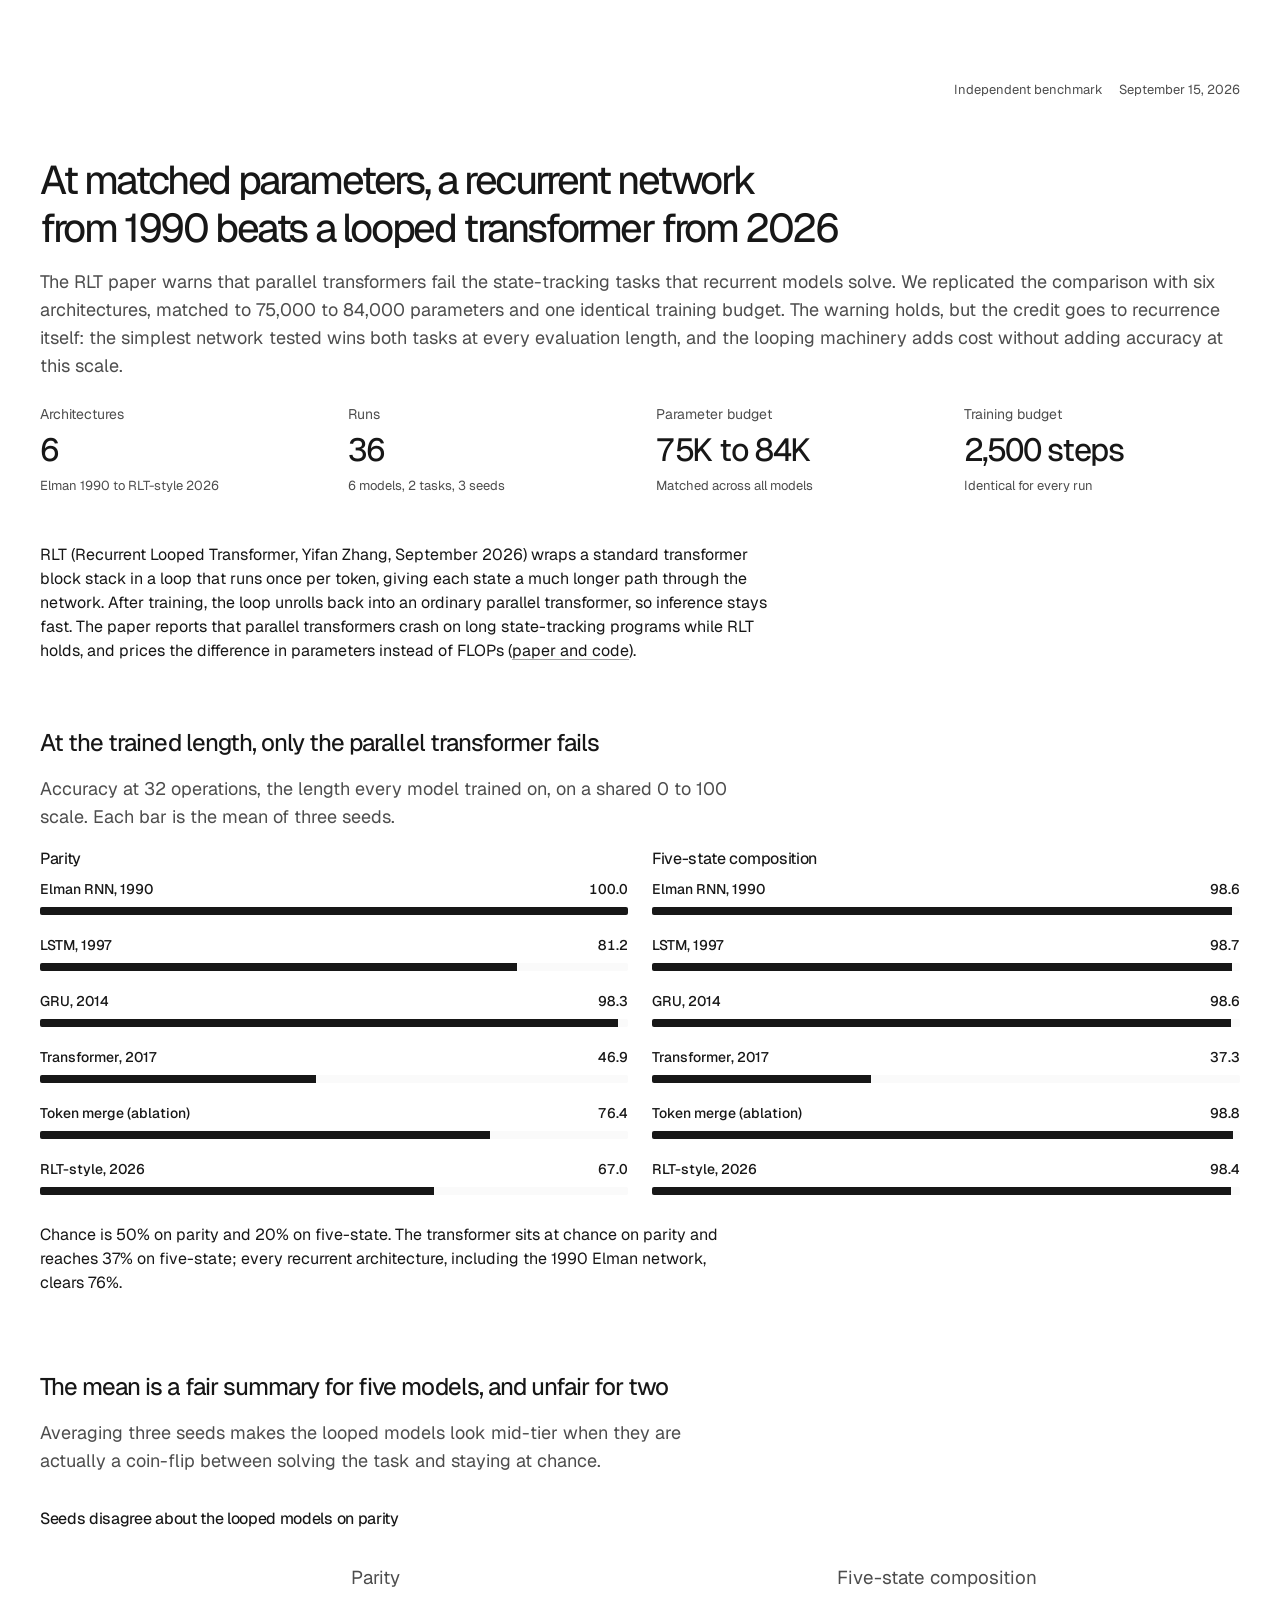
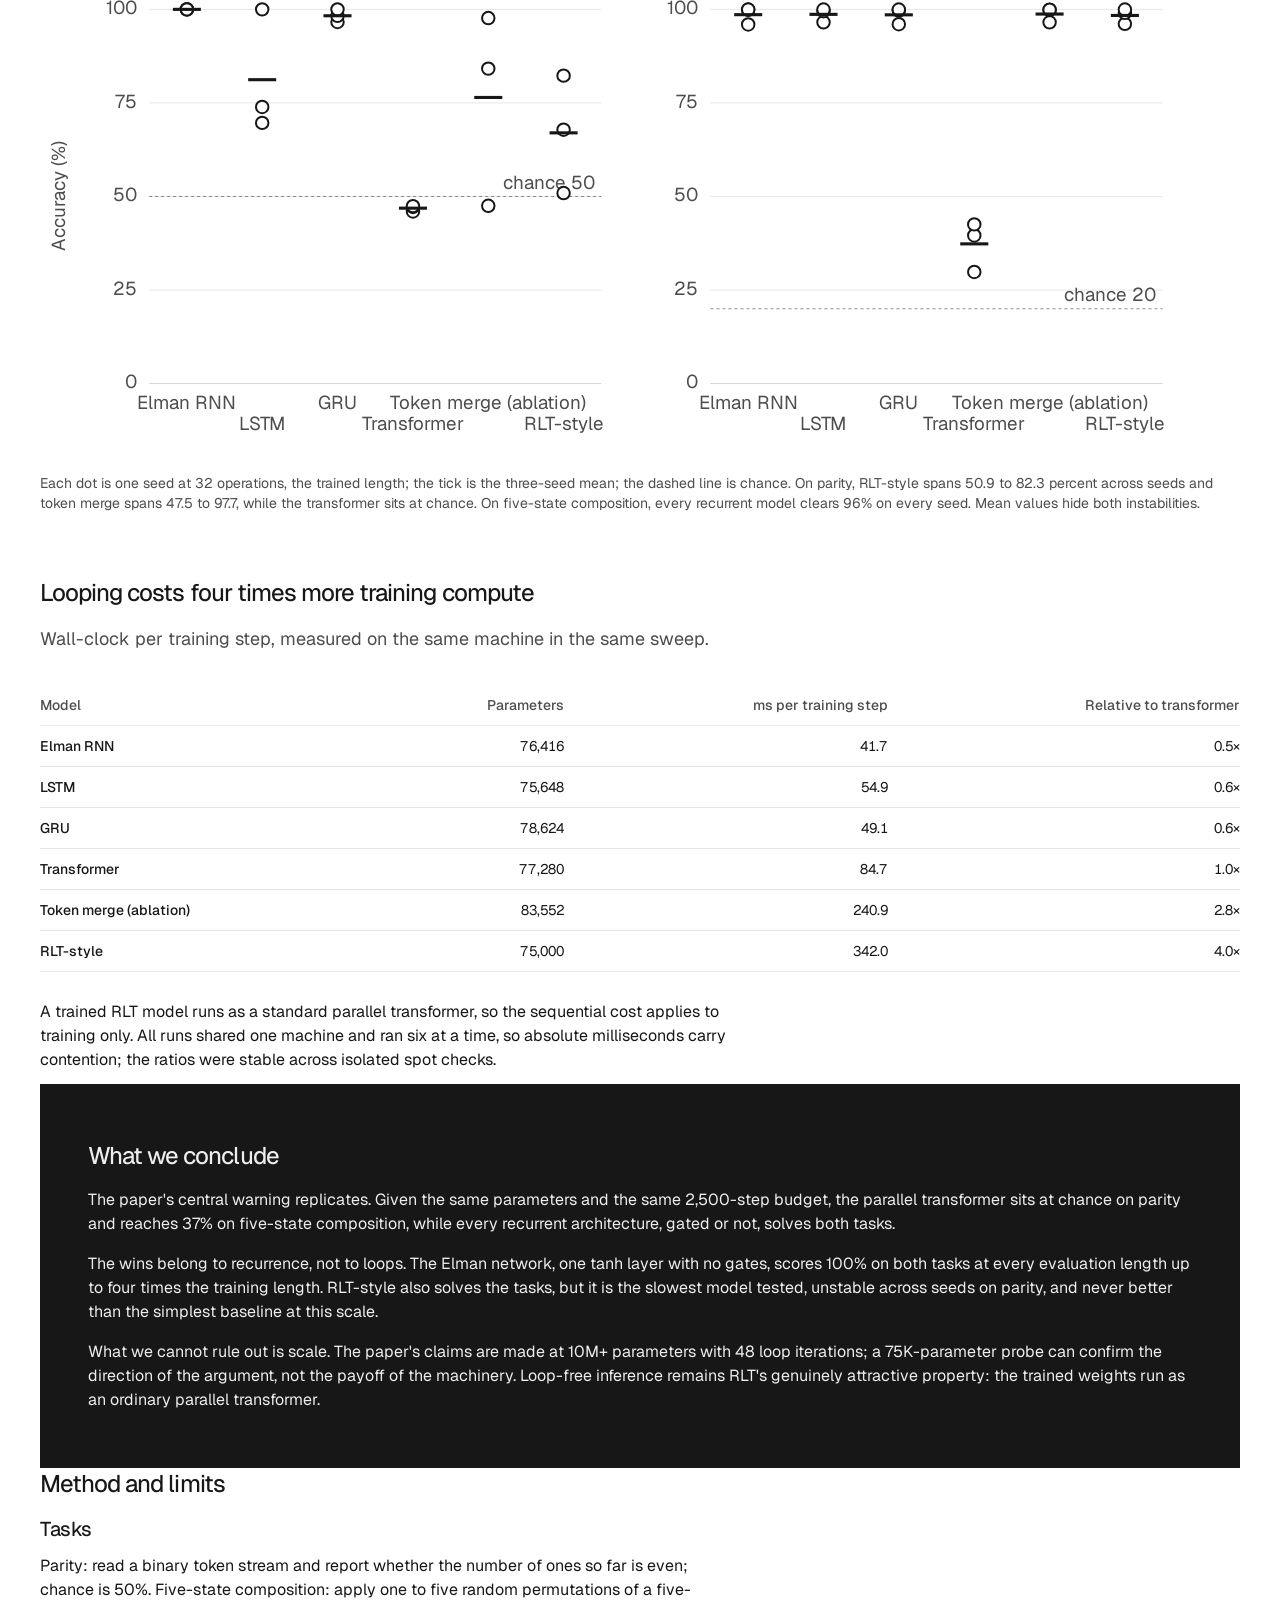
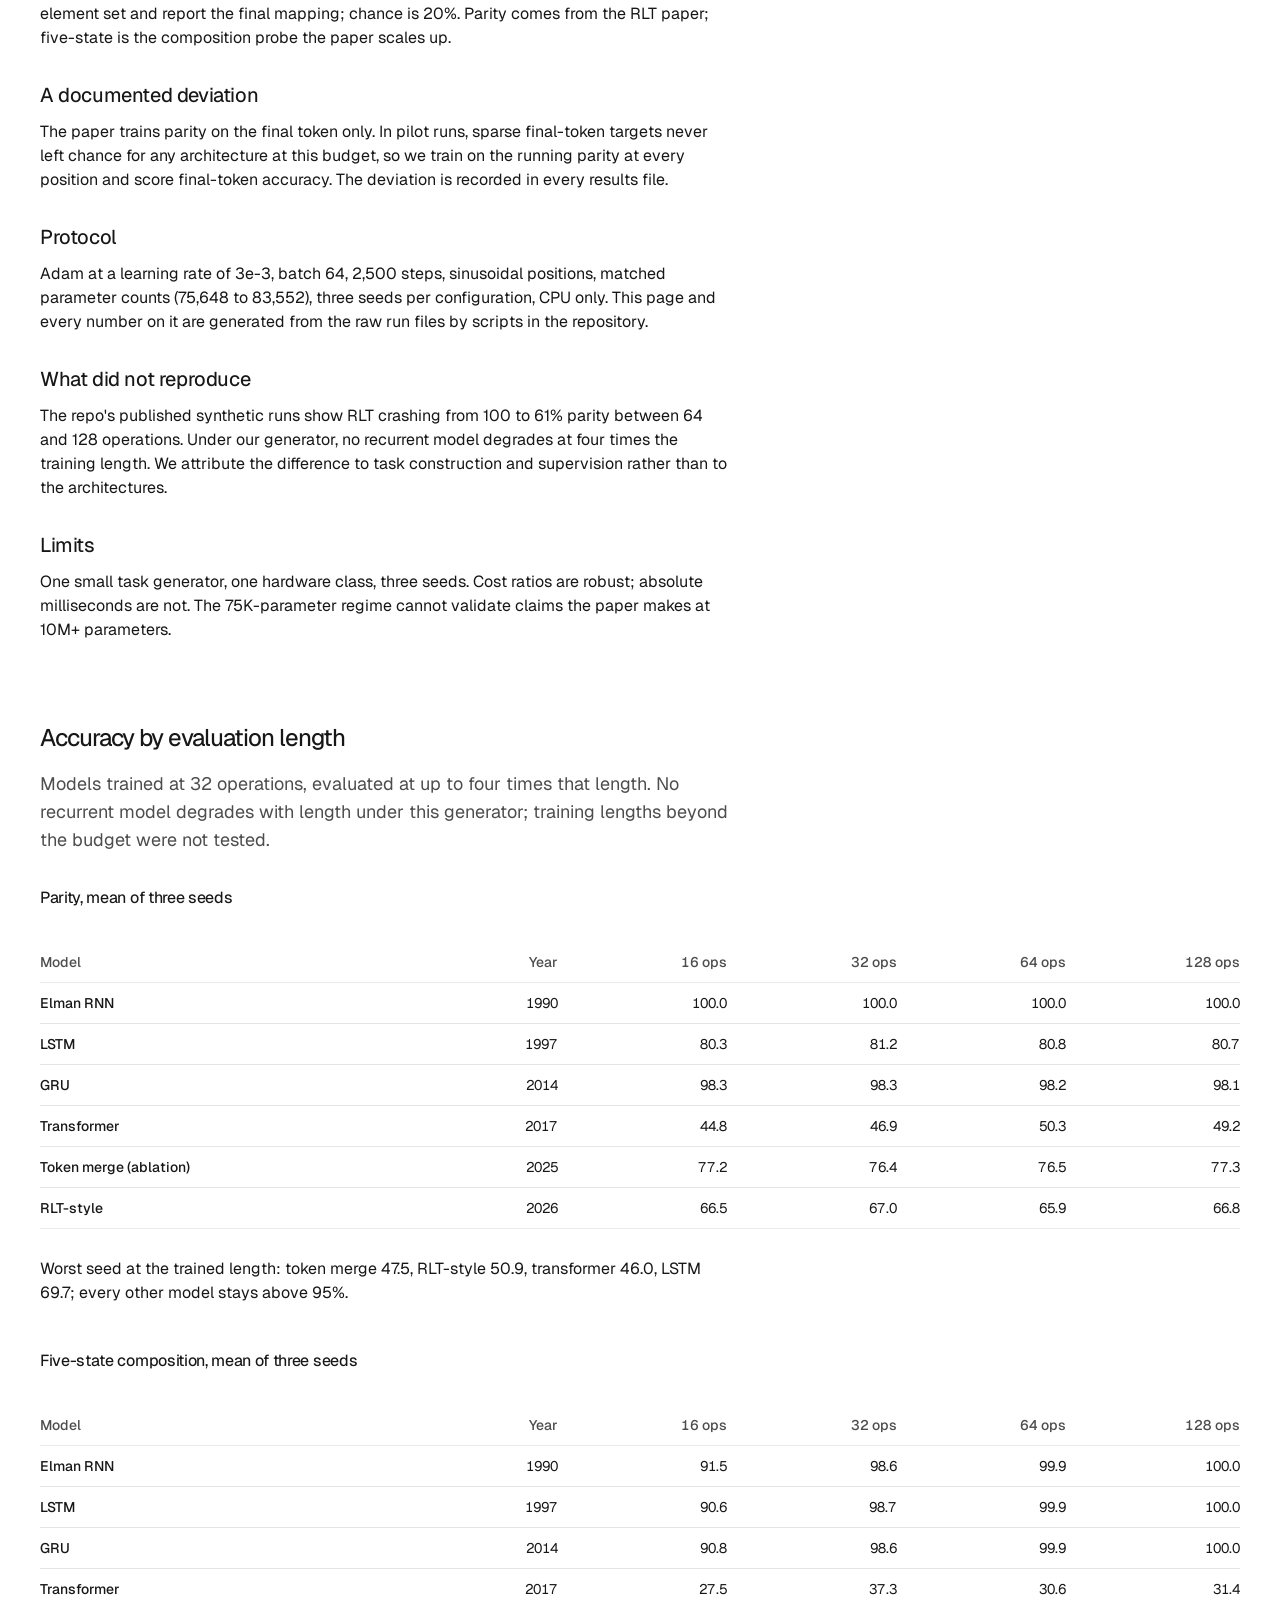
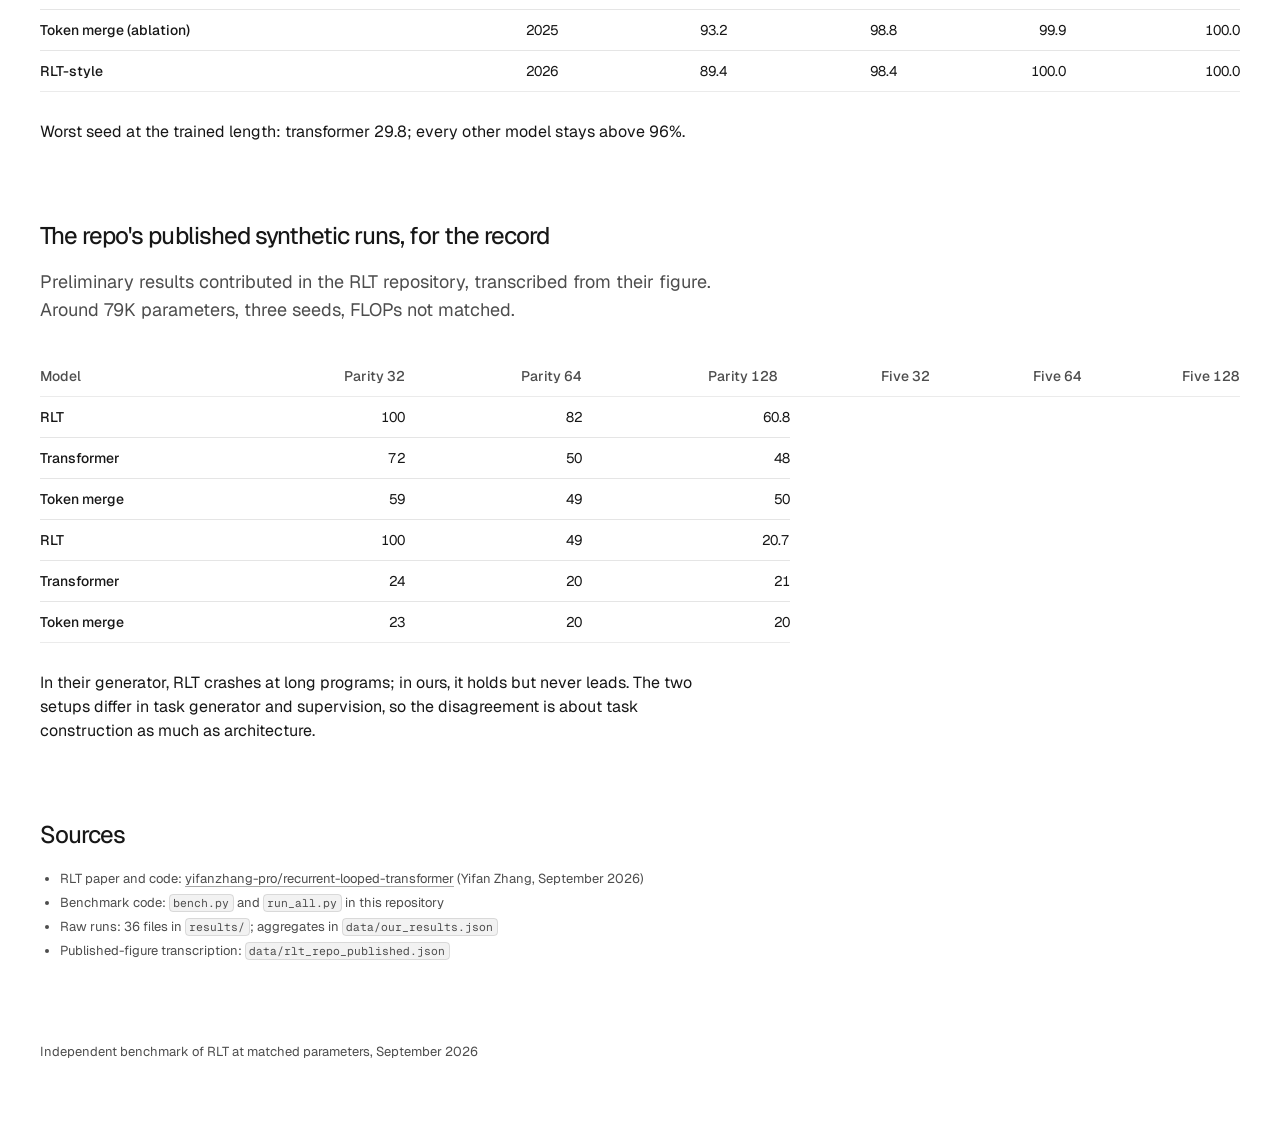
==== commit 648586d5: "Fix standalone-repo paths in Sources, align cost table with data JSON meta, correct README reproduce" ====
--- a/site/index.html
+++ b/site/index.html
@@ -100,7 +100,7 @@
           <th scope="col" class="vbg-numeric">Relative to transformer</th>
         </tr>
       </thead>
-      <tbody><tr><th scope="row">Elman RNN</th><td class="vbg-numeric">76,416</td><td class="vbg-numeric">47.7</td><td class="vbg-numeric">0.6&times;</td></tr><tr><th scope="row">LSTM</th><td class="vbg-numeric">75,648</td><td class="vbg-numeric">57.9</td><td class="vbg-numeric">0.7&times;</td></tr><tr><th scope="row">GRU</th><td class="vbg-numeric">78,624</td><td class="vbg-numeric">59.2</td><td class="vbg-numeric">0.7&times;</td></tr><tr><th scope="row">Transformer</th><td class="vbg-numeric">77,280</td><td class="vbg-numeric">83.0</td><td class="vbg-numeric">1.0&times;</td></tr><tr><th scope="row">Token merge (ablation)</th><td class="vbg-numeric">83,552</td><td class="vbg-numeric">222.8</td><td class="vbg-numeric">2.7&times;</td></tr><tr><th scope="row">RLT-style</th><td class="vbg-numeric">75,000</td><td class="vbg-numeric">357.1</td><td class="vbg-numeric">4.3&times;</td></tr></tbody>
+      <tbody><tr><th scope="row">Elman RNN</th><td class="vbg-numeric">76,416</td><td class="vbg-numeric">41.7</td><td class="vbg-numeric">0.5&times;</td></tr><tr><th scope="row">LSTM</th><td class="vbg-numeric">75,648</td><td class="vbg-numeric">54.9</td><td class="vbg-numeric">0.6&times;</td></tr><tr><th scope="row">GRU</th><td class="vbg-numeric">78,624</td><td class="vbg-numeric">49.1</td><td class="vbg-numeric">0.6&times;</td></tr><tr><th scope="row">Transformer</th><td class="vbg-numeric">77,280</td><td class="vbg-numeric">84.7</td><td class="vbg-numeric">1.0&times;</td></tr><tr><th scope="row">Token merge (ablation)</th><td class="vbg-numeric">83,552</td><td class="vbg-numeric">240.9</td><td class="vbg-numeric">2.8&times;</td></tr><tr><th scope="row">RLT-style</th><td class="vbg-numeric">75,000</td><td class="vbg-numeric">342.0</td><td class="vbg-numeric">4.0&times;</td></tr></tbody>
     </table>
   </div>
   <p class="vbg-note">A trained RLT model runs as a standard parallel transformer, so the sequential cost applies
@@ -226,9 +226,9 @@
   <div class="vbg-sources">
     <ul>
       <li>RLT paper and code: <a href="https://github.com/yifanzhang-pro/recurrent-looped-transformer">yifanzhang-pro/recurrent-looped-transformer</a> (Yifan Zhang, September 2026)</li>
-      <li>Benchmark code: <code>rlt-research/bench.py</code> and <code>rlt-research/run_all.py</code> in this repository</li>
-      <li>Raw runs: 36 files in <code>rlt-research/results/</code>; aggregates in <code>rlt-research/data/our_results.json</code></li>
-      <li>Published-figure transcription: <code>rlt-research/data/rlt_repo_published.json</code></li>
+      <li>Benchmark code: <code>bench.py</code> and <code>run_all.py</code> in this repository</li>
+      <li>Raw runs: 36 files in <code>results/</code>; aggregates in <code>data/our_results.json</code></li>
+      <li>Published-figure transcription: <code>data/rlt_repo_published.json</code></li>
     </ul>
   </div>
 </section>
--- a/site/assets/vercel-brand.css
+++ b/site/assets/vercel-brand.css
@@ -8,9 +8,8 @@
  * GeistCN src/styles/components/design-system.css SHA-256:
  * a78c1328cc1ad27bc3832f2568f7cef35cfa61271ae636d0e6889ee2c0eeecb8
  *
- * Public reports load Geist from the HTML head. The Vercel identity primitives
- * below use the stable public wordmark and logo URLs as masks so currentColor
- * follows the report theme. The font stacks retain system fallbacks.
+ * The report loads Geist from the HTML head. The font stacks retain system
+ * fallbacks.
  */
 
 :where(.vbg-report) {
@@ -513,18 +512,6 @@
   min-width: 0;
 }
 
-@supports selector(.vbg-masthead:has(> .vbg-identity)) {
-  :where(.vbg-report) .vbg-masthead:has(> .vbg-identity):has(> .vbg-document-meta) > .vbg-identity {
-    grid-column: 1;
-    grid-row: 1;
-  }
-
-  :where(.vbg-report) .vbg-masthead:has(> .vbg-identity):has(> .vbg-document-meta) > .vbg-document-meta {
-    grid-column: 2;
-    grid-row: 1;
-  }
-}
-
 :where(.vbg-report) .vbg-header > .vbg-masthead + :where(h1, .vbg-title, .vbg-display) {
   margin-block-start: clamp(32px, 4vw, 48px);
 }
